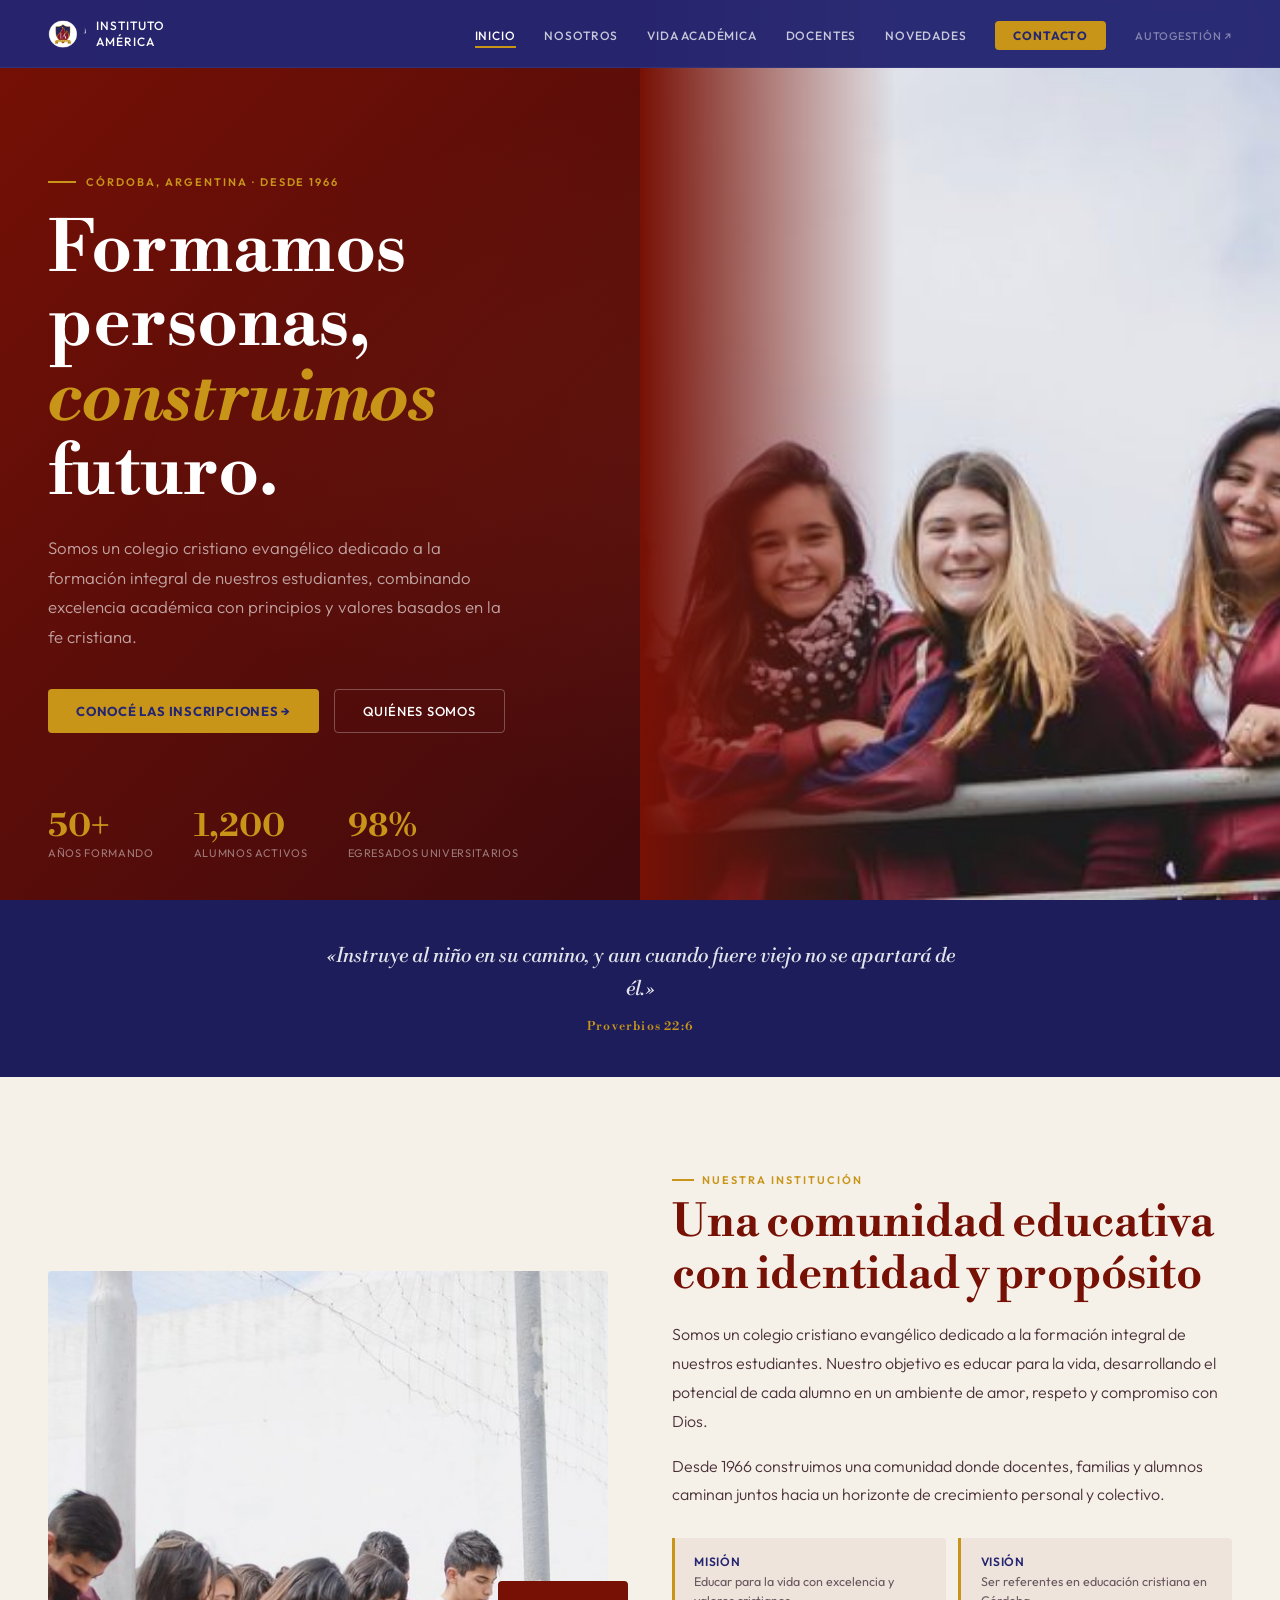
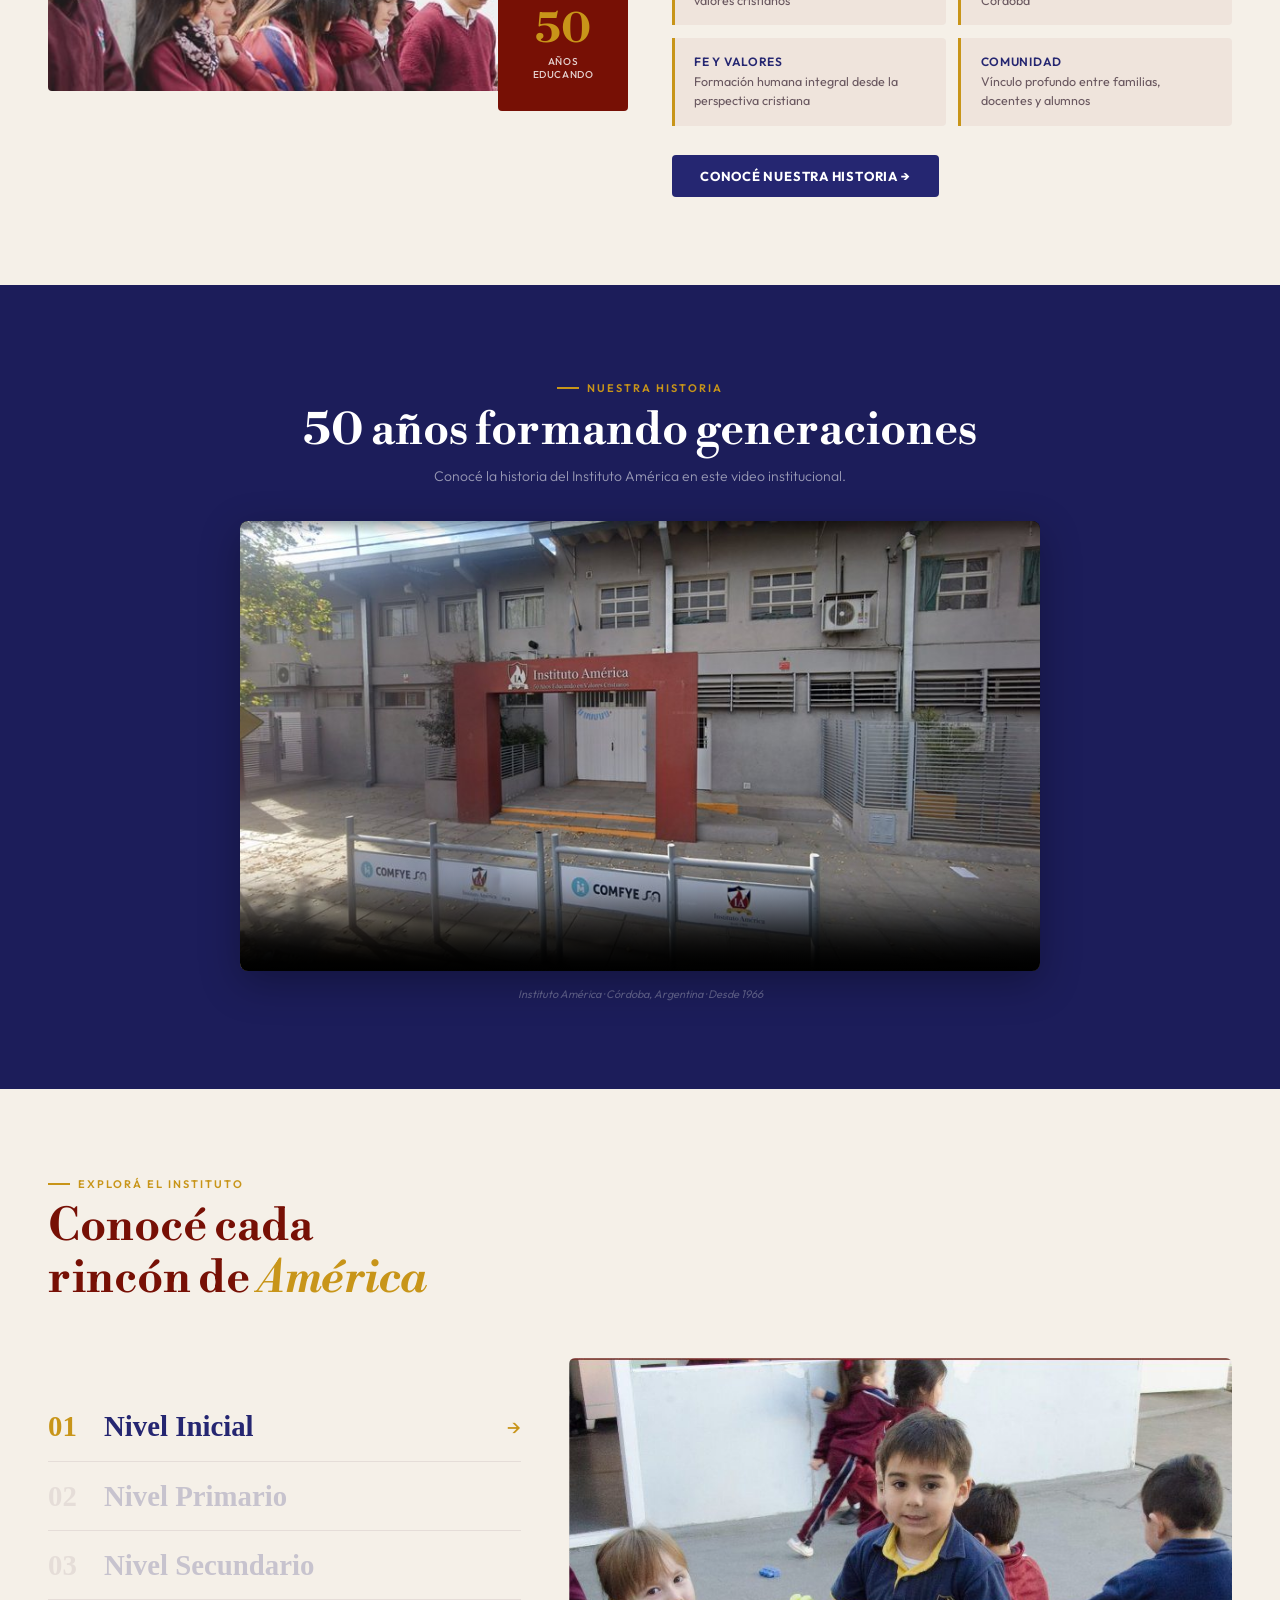
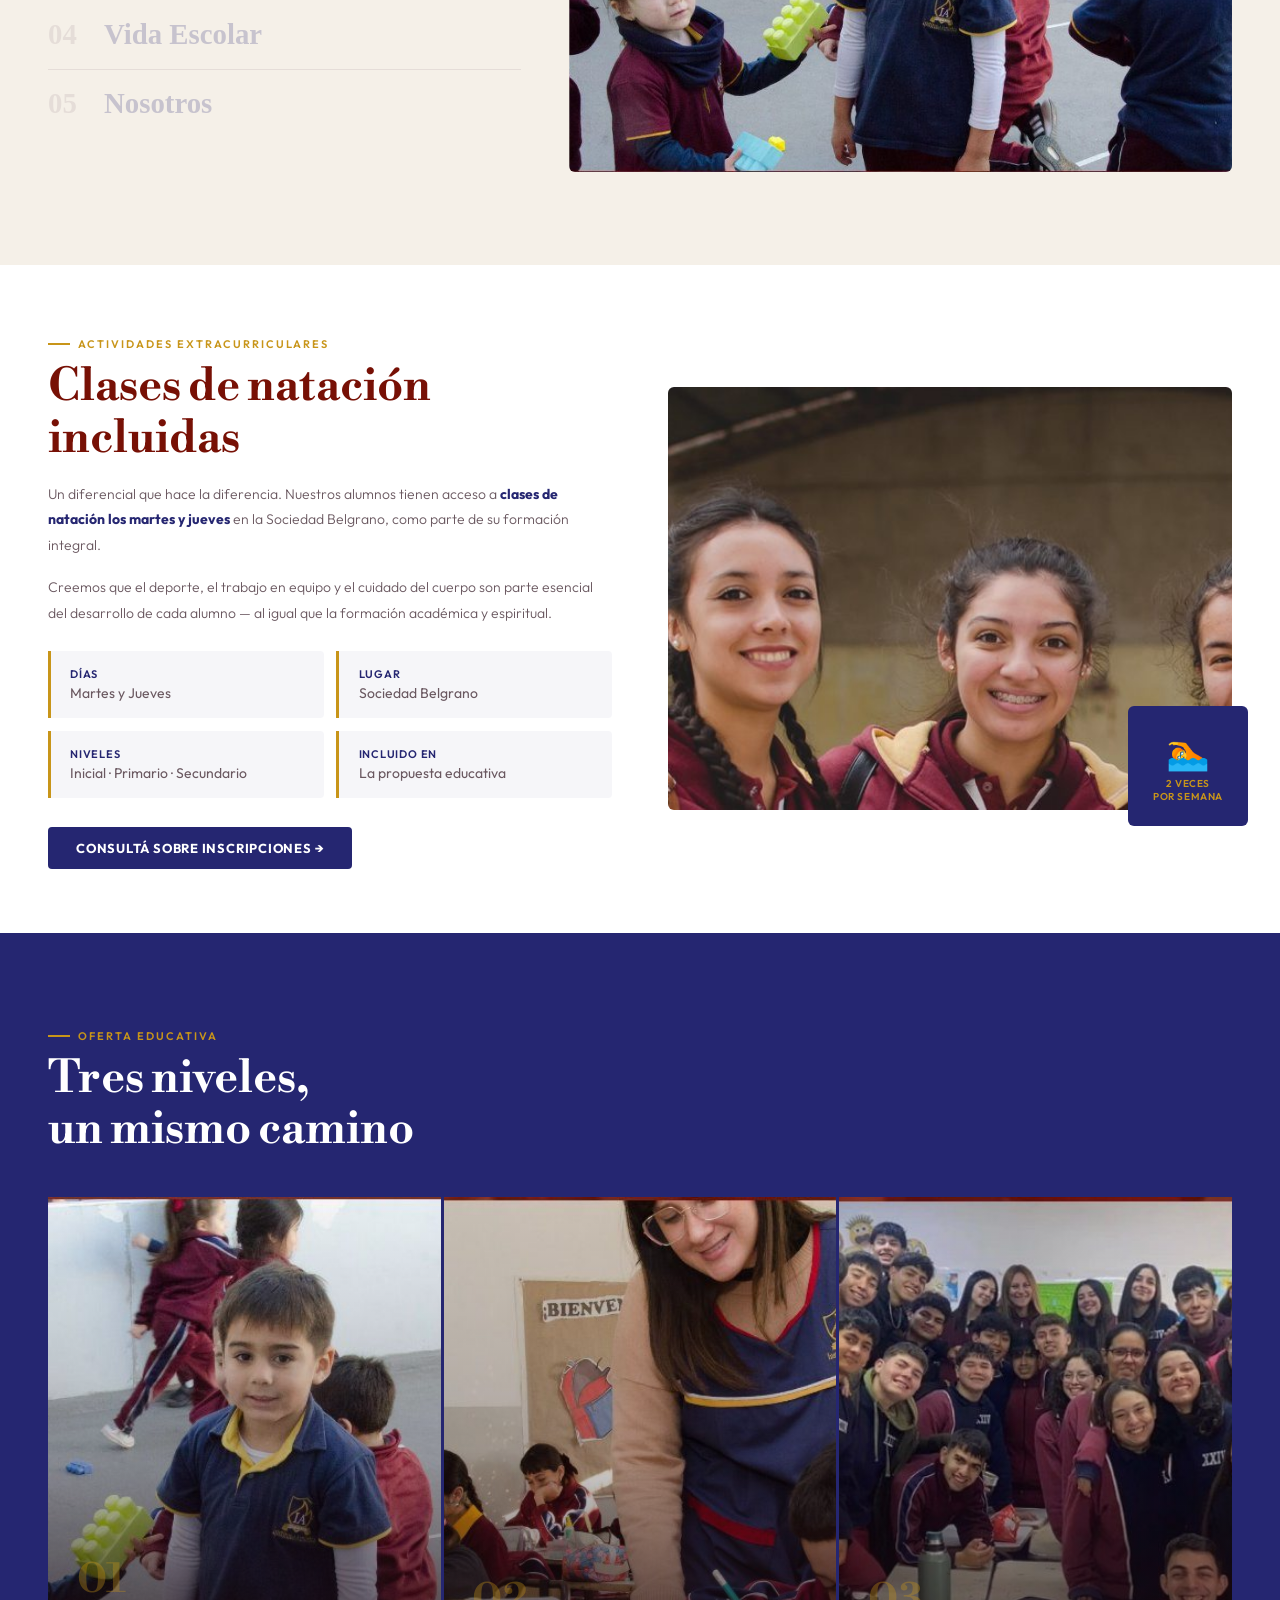
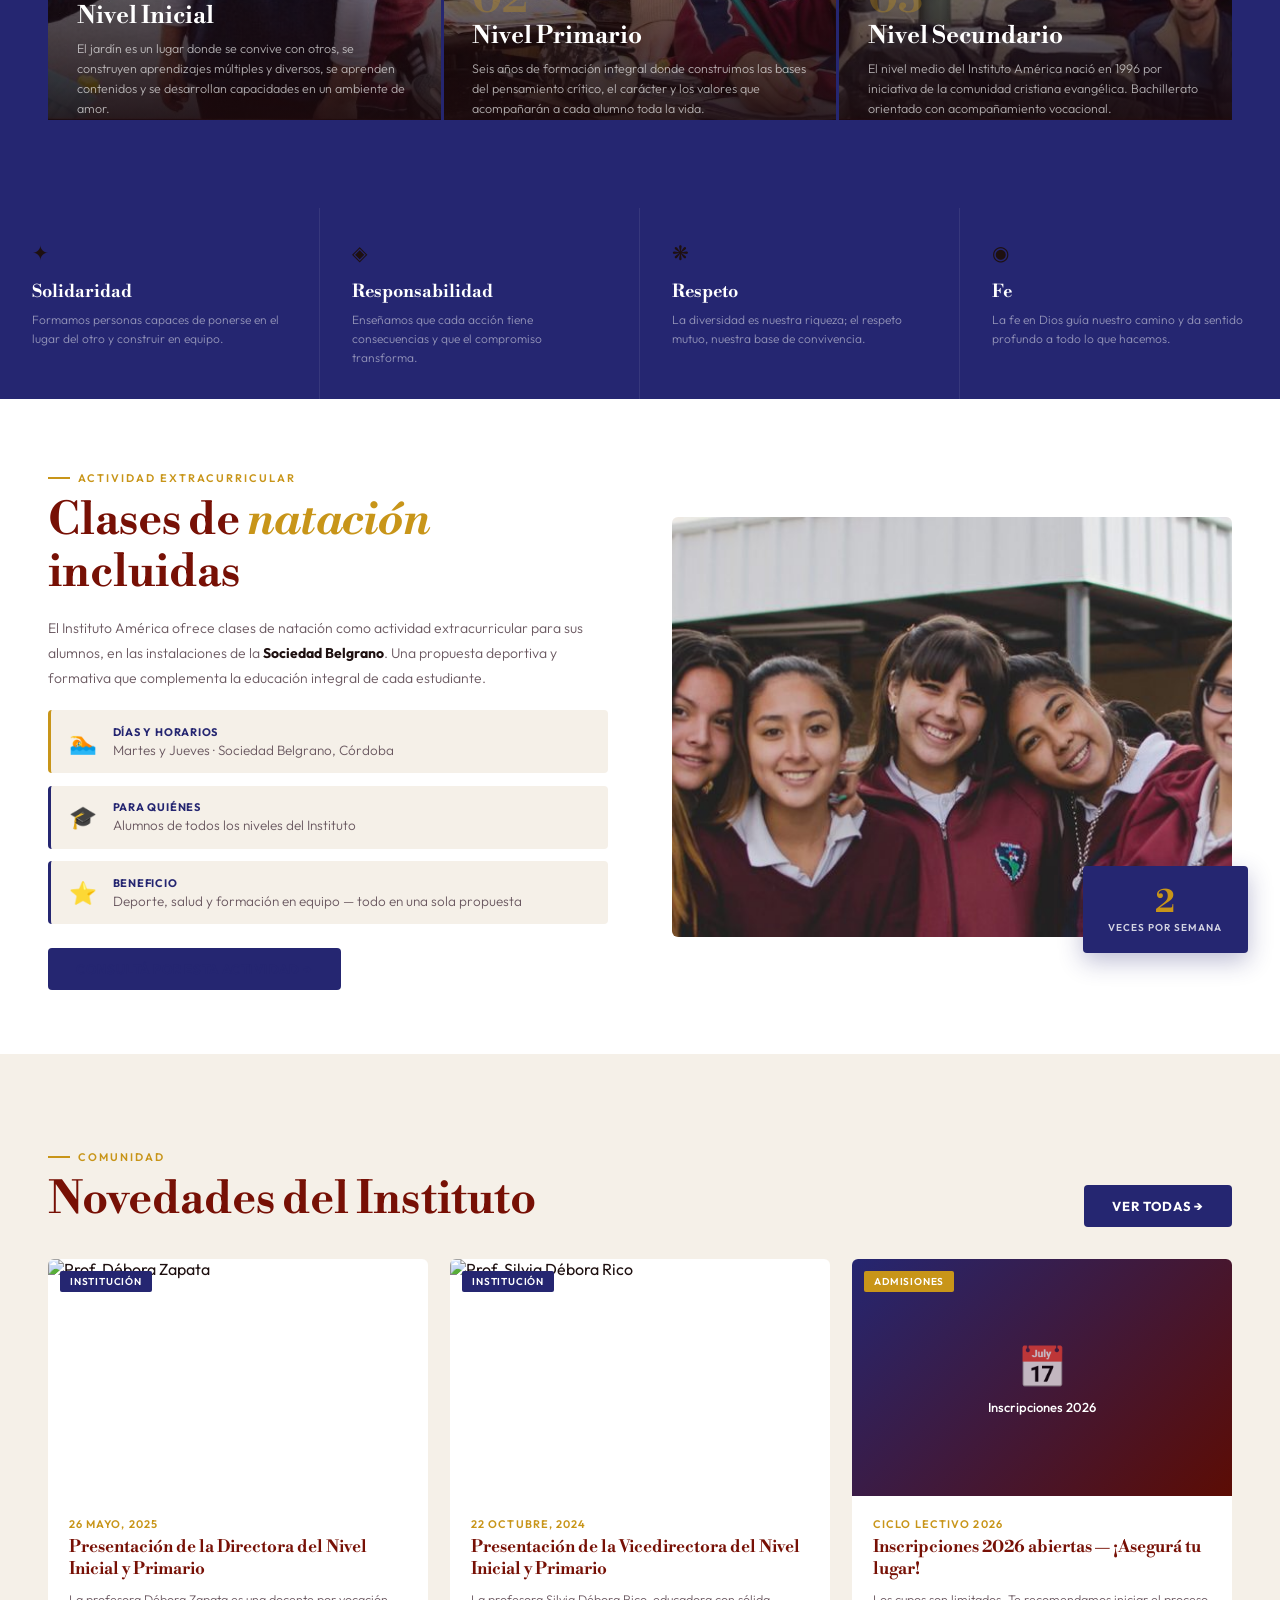
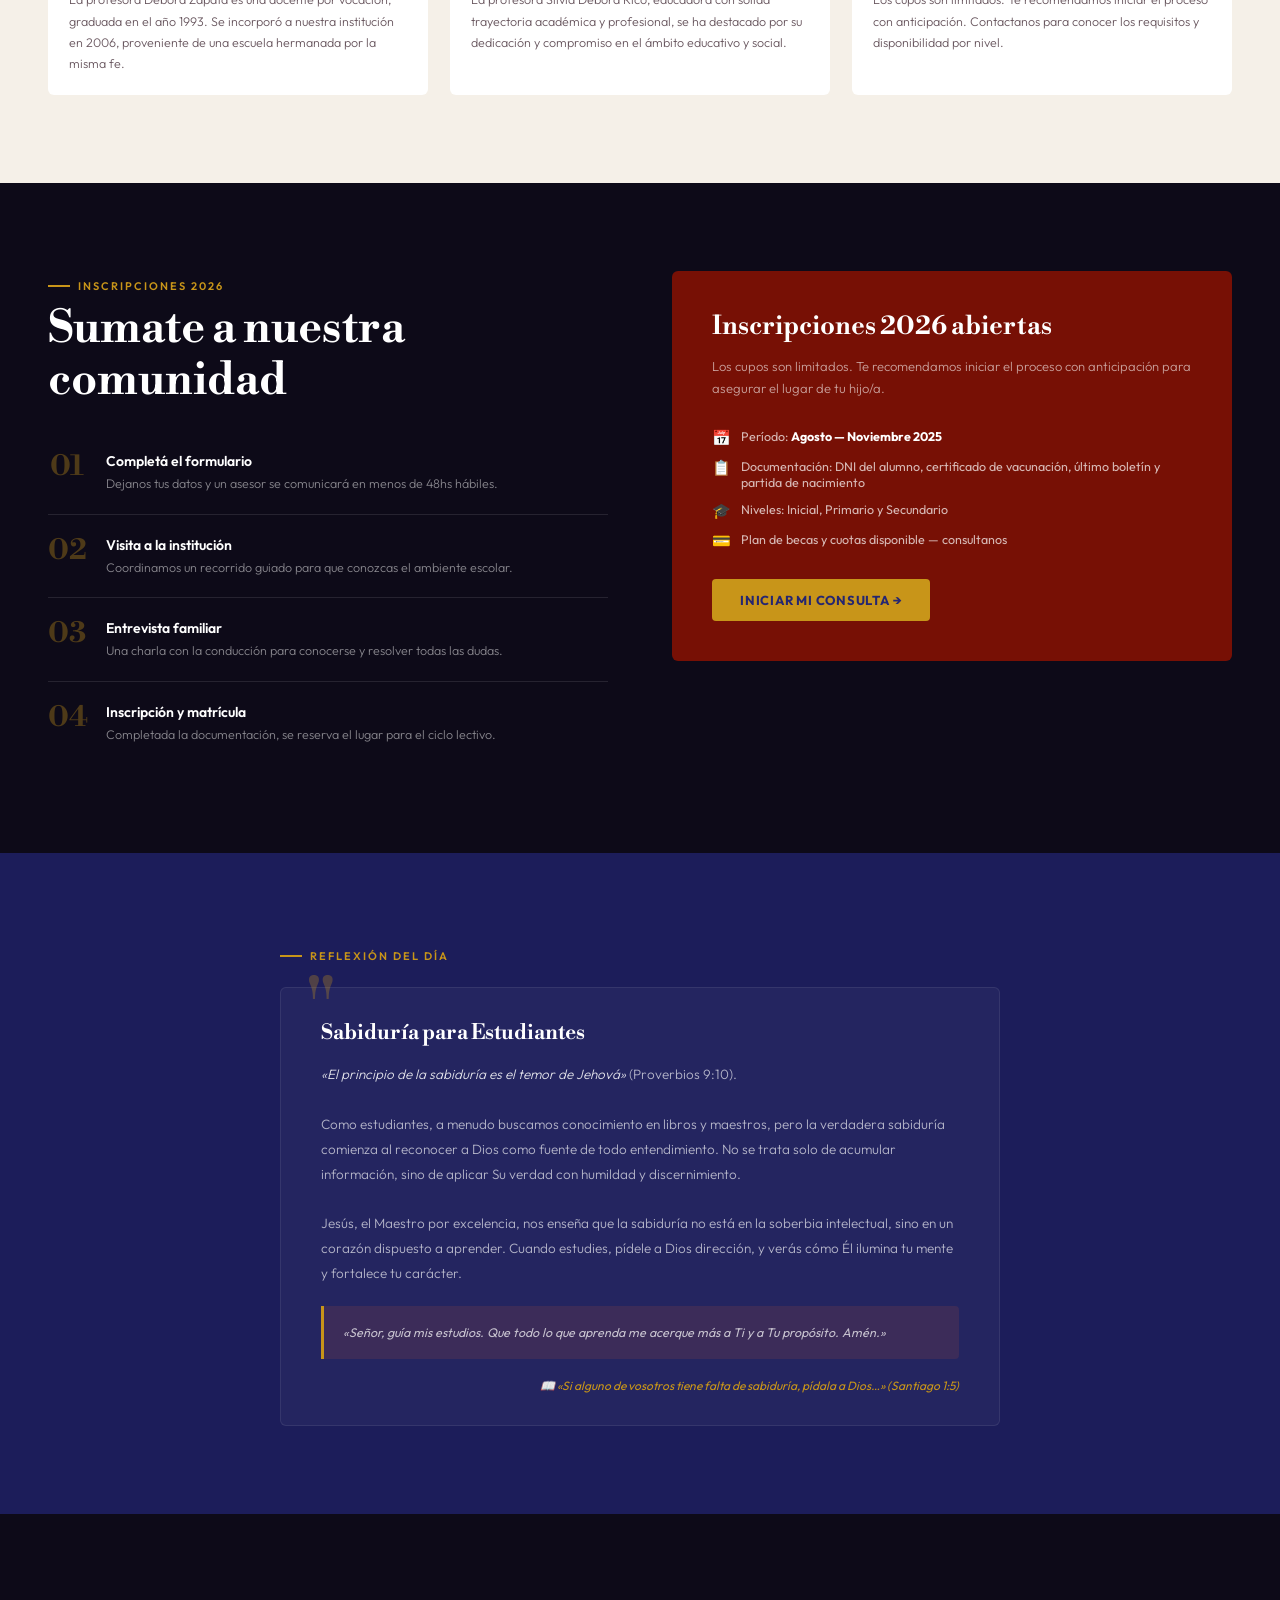
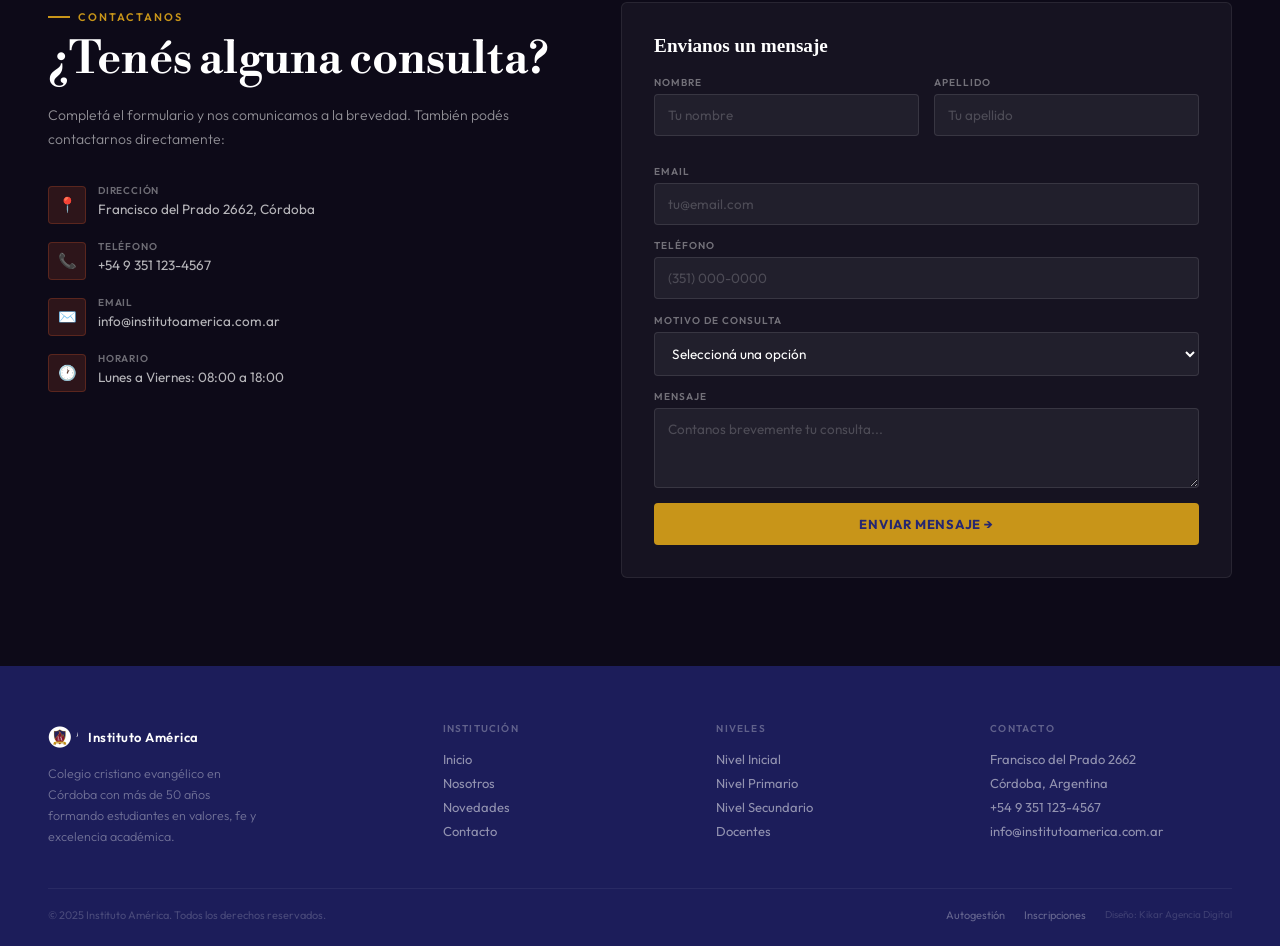
==== index.html @ 911710f0 "fix botones, sin switch" ====
<!DOCTYPE html>
<html lang="es">
<head>
<meta charset="UTF-8">
<meta name="viewport" content="width=device-width, initial-scale=1.0">
<title>Instituto América — Educación Cristiana en Córdoba</title>
<meta name="description" content="Instituto América es un colegio cristiano evangélico en Córdoba con más de 50 años formando estudiantes en valores, fe y excelencia académica. Niveles Inicial, Primario y Secundario.">
<meta name="keywords" content="Instituto América Córdoba, colegio cristiano Córdoba, escuela evangélica Córdoba, nivel inicial primario secundario Córdoba, Francisco del Prado">
<meta property="og:title" content="Instituto América — Educación Cristiana en Córdoba">
<meta property="og:description" content="Más de 50 años formando personas con valores, fe y excelencia académica en Córdoba, Argentina.">
<link rel="preconnect" href="https://fonts.googleapis.com">
<link href="https://fonts.googleapis.com/css2?family=Libre+Bodoni:ital,wght@0,400;0,700;1,400;1,700&family=Outfit:wght@300;400;500;600&display=swap" rel="stylesheet">
<link rel="stylesheet" href="css/styles.css">
</head>
<body>

<!-- NAV -->
<nav id="navbar">
  <a href="index.html" class="nav-logo">
    <img src="img/escudo.png" alt="Instituto América" class="nav-escudo" style="width:38px;height:38px;border-radius:50%;object-fit:cover;flex-shrink:0">
    <div class="nav-logo-text">Instituto<br>América</div>
  </a>
  <ul class="nav-links">
    <li><a href="index.html" class="active">Inicio</a></li>
    <li><a href="nosotros.html">Nosotros</a></li>
    <li><a href="vida-academica.html">Vida Académica</a></li>
    <li><a href="docentes.html">Docentes</a></li>
    <li><a href="novedades.html">Novedades</a></li>
    <li><a href="contacto.html" class="nav-cta">Contacto</a></li>
    <li><a href="https://deioweb.com.ar/SAG/" target="_blank" class="nav-autogestion">Autogestión ↗</a></li>
  </ul>
  <button class="hamburger" onclick="toggleMenu()" aria-label="Menú">
    <span></span><span></span><span></span>
  </button>
</nav>
<div class="mobile-menu" id="mobileMenu">
  <a href="index.html">Inicio</a>
  <a href="nosotros.html">Nosotros</a>
  <a href="vida-academica.html">Vida Académica</a>
  <a href="docentes.html">Docentes</a>
  <a href="novedades.html">Novedades</a>
  <a href="contacto.html">Contacto</a>
  <a href="https://deioweb.com.ar/SAG/" target="_blank">Autogestión ↗</a>
</div>

<!-- HERO -->
<section class="hero">
  <div class="hero-bg"></div>
  <div class="hero-img-half">
    <img src="img/foto-general-5.jpg" alt="Alumnos Instituto América">
  </div>
  <div class="hero-content">
    <div class="hero-eyebrow">Córdoba, Argentina · Desde 1966</div>
    <h1 class="hero-title">
      Formamos personas,<br>
      <em>construimos</em><br>
      futuro.
    </h1>
    <p class="hero-sub">Somos un colegio cristiano evangélico dedicado a la formación integral de nuestros estudiantes, combinando excelencia académica con principios y valores basados en la fe cristiana.</p>
    <div class="hero-actions">
      <a href="contacto.html" class="btn-primary">Conocé las inscripciones →</a>
      <a href="nosotros.html" class="btn-sec">Quiénes somos</a>
    </div>
  </div>
  <div class="hero-stats">
    <div><div class="stat-num">50+</div><div class="stat-label">Años formando</div></div>
    <div><div class="stat-num">1,200</div><div class="stat-label">Alumnos activos</div></div>
    <div><div class="stat-num">98%</div><div class="stat-label">Egresados universitarios</div></div>
  </div>
</section>

<!-- VERSÍCULO -->
<div class="versiculo">
  <blockquote>
    «Instruye al niño en su camino, y aun cuando fuere viejo no se apartará de él.»
    <cite>Proverbios 22:6</cite>
  </blockquote>
</div>

<!-- NOSOTROS preview -->
<section class="section">
  <div class="nosotros-grid">
    <div class="nosotros-img-wrap reveal">
      <img src="img/foto-general-1.jpg" alt="Patio Instituto América">
      <div class="accent-box">
        <div class="accent-num">50</div>
        <div class="accent-lbl">Años<br>educando</div>
      </div>
    </div>
    <div class="reveal reveal-delay-1">
      <div class="section-tag">Nuestra institución</div>
      <h2 class="section-title section-title-dark" style="margin-bottom:1.2rem">Una comunidad educativa con identidad y propósito</h2>
      <p style="font-size:1rem;line-height:1.8;color:#4A3038;font-weight:300;margin-bottom:1rem">Somos un colegio cristiano evangélico dedicado a la formación integral de nuestros estudiantes. Nuestro objetivo es educar para la vida, desarrollando el potencial de cada alumno en un ambiente de amor, respeto y compromiso con Dios.</p>
      <p style="font-size:1rem;line-height:1.8;color:#4A3038;font-weight:300">Desde 1966 construimos una comunidad donde docentes, familias y alumnos caminan juntos hacia un horizonte de crecimiento personal y colectivo.</p>
      <div class="pilares">
        <div class="pilar"><div class="pilar-t">Misión</div><div class="pilar-d">Educar para la vida con excelencia y valores cristianos</div></div>
        <div class="pilar"><div class="pilar-t">Visión</div><div class="pilar-d">Ser referentes en educación cristiana en Córdoba</div></div>
        <div class="pilar"><div class="pilar-t">Fe y Valores</div><div class="pilar-d">Formación humana integral desde la perspectiva cristiana</div></div>
        <div class="pilar"><div class="pilar-t">Comunidad</div><div class="pilar-d">Vínculo profundo entre familias, docentes y alumnos</div></div>
      </div>
      <div style="margin-top:1.8rem">
        <a href="nosotros.html" class="btn-primary btn-bordo">Conocé nuestra historia →</a>
      </div>
    </div>
  </div>
</section>

<!-- VIDEO INSTITUCIONAL -->
<section class="section section-mid" style="text-align:center">
  <div class="section-tag" style="color:var(--dorado);justify-content:center">Nuestra historia</div>
  <h2 class="section-title light" style="margin-bottom:.5rem">50 años formando generaciones</h2>
  <p style="color:rgba(255,255,255,.55);max-width:520px;margin:0 auto 2rem;font-size:14px;line-height:1.7;font-weight:300">Conocé la historia del Instituto América en este video institucional.</p>
  <div style="max-width:800px;margin:0 auto;border-radius:8px;overflow:hidden;box-shadow:0 12px 40px rgba(0,0,0,.3);aspect-ratio:16/9;position:relative;background:#000">
    <video controls playsinline preload="metadata" poster="img/patio.jpg" style="width:100%;height:100%;object-fit:cover">
      <source src="https://trompo.ar/america/wp-content/uploads/2025/07/America-50-anos-V.-COMPLETA_reducido-1.mp4" type="video/mp4">
      Tu navegador no soporta video HTML5.
    </video>
  </div>
  <p style="color:rgba(255,255,255,.3);font-size:11px;margin-top:1rem;font-style:italic">Instituto América · Córdoba, Argentina · Desde 1966</p>
</section>

<!-- SLIDESHOW EXPLORAR -->
<section class="section" style="padding:5rem 3rem;overflow:hidden" id="explorar">
  <div class="section-tag">Explorá el Instituto</div>
  <h2 class="section-title" style="margin-bottom:2.5rem">Conocé cada<br>rincón de <em style="font-style:italic;color:var(--dorado)">América</em></h2>
  
  <div class="reveal" style="display:grid;grid-template-columns:1fr 1.4fr;gap:3rem;align-items:center;min-height:440px" id="sliderWrap">
    <!-- NAV -->
    <div style="display:flex;flex-direction:column">
      <a href="vida-academica.html#inicial" class="slider-item active" data-slide="0"
         style="display:flex;align-items:center;gap:1rem;padding:1.1rem 0;border-bottom:1px solid var(--gris-l);text-decoration:none;color:inherit;transition:all .3s;cursor:pointer">
        <span class="slider-num" style="font-family:'Playfair Display',serif;font-size:1.8rem;font-weight:700;color:var(--dorado);min-width:40px;transition:color .3s">01</span>
        <span class="slider-text" style="font-family:'Playfair Display',serif;font-size:1.8rem;font-weight:700;color:var(--azul);flex:1;transition:color .3s">Nivel Inicial</span>
        <span class="slider-arrow" style="font-size:1.3rem;color:var(--dorado);opacity:1;transition:all .3s">→</span>
      </a>
      <a href="vida-academica.html#primario" class="slider-item" data-slide="1"
         style="display:flex;align-items:center;gap:1rem;padding:1.1rem 0;border-bottom:1px solid var(--gris-l);text-decoration:none;color:inherit;transition:all .3s;cursor:pointer">
        <span class="slider-num" style="font-family:'Playfair Display',serif;font-size:1.8rem;font-weight:700;color:var(--gris-l);min-width:40px;transition:color .3s">02</span>
        <span class="slider-text" style="font-family:'Playfair Display',serif;font-size:1.8rem;font-weight:700;color:rgba(37,38,113,.22);flex:1;transition:color .3s">Nivel Primario</span>
        <span class="slider-arrow" style="font-size:1.3rem;color:var(--dorado);opacity:0;transform:translateX(-8px);transition:all .3s">→</span>
      </a>
      <a href="vida-academica.html#secundario" class="slider-item" data-slide="2"
         style="display:flex;align-items:center;gap:1rem;padding:1.1rem 0;border-bottom:1px solid var(--gris-l);text-decoration:none;color:inherit;transition:all .3s;cursor:pointer">
        <span class="slider-num" style="font-family:'Playfair Display',serif;font-size:1.8rem;font-weight:700;color:var(--gris-l);min-width:40px;transition:color .3s">03</span>
        <span class="slider-text" style="font-family:'Playfair Display',serif;font-size:1.8rem;font-weight:700;color:rgba(37,38,113,.22);flex:1;transition:color .3s">Nivel Secundario</span>
        <span class="slider-arrow" style="font-size:1.3rem;color:var(--dorado);opacity:0;transform:translateX(-8px);transition:all .3s">→</span>
      </a>
      <a href="nosotros.html" class="slider-item" data-slide="3"
         style="display:flex;align-items:center;gap:1rem;padding:1.1rem 0;border-bottom:1px solid var(--gris-l);text-decoration:none;color:inherit;transition:all .3s;cursor:pointer">
        <span class="slider-num" style="font-family:'Playfair Display',serif;font-size:1.8rem;font-weight:700;color:var(--gris-l);min-width:40px;transition:color .3s">04</span>
        <span class="slider-text" style="font-family:'Playfair Display',serif;font-size:1.8rem;font-weight:700;color:rgba(37,38,113,.22);flex:1;transition:color .3s">Vida Escolar</span>
        <span class="slider-arrow" style="font-size:1.3rem;color:var(--dorado);opacity:0;transform:translateX(-8px);transition:all .3s">→</span>
      </a>
      <a href="nosotros.html" class="slider-item" data-slide="4"
         style="display:flex;align-items:center;gap:1rem;padding:1.1rem 0;text-decoration:none;color:inherit;transition:all .3s;cursor:pointer">
        <span class="slider-num" style="font-family:'Playfair Display',serif;font-size:1.8rem;font-weight:700;color:var(--gris-l);min-width:40px;transition:color .3s">05</span>
        <span class="slider-text" style="font-family:'Playfair Display',serif;font-size:1.8rem;font-weight:700;color:rgba(37,38,113,.22);flex:1;transition:color .3s">Nosotros</span>
        <span class="slider-arrow" style="font-size:1.3rem;color:var(--dorado);opacity:0;transform:translateX(-8px);transition:all .3s">→</span>
      </a>
    </div>
    <!-- IMAGES -->
    <div style="position:relative;aspect-ratio:16/10;border-radius:6px;overflow:hidden;background:var(--gris-l)">
      <img src="img/foto-inicial.jpg" alt="Nivel Inicial" class="slider-img active" data-index="0"
           style="position:absolute;inset:0;width:100%;height:100%;object-fit:cover;clip-path:polygon(0 0,100% 0,100% 100%,0 100%);transition:clip-path .65s cubic-bezier(.33,1,.68,1)">
      <img src="img/foto-primario.jpg" alt="Nivel Primario" class="slider-img" data-index="1"
           style="position:absolute;inset:0;width:100%;height:100%;object-fit:cover;clip-path:polygon(0 0,100% 0,100% 0,0 0);transition:clip-path .65s cubic-bezier(.33,1,.68,1)">
      <img src="img/foto-secundario.jpg" alt="Nivel Secundario" class="slider-img" data-index="2"
           style="position:absolute;inset:0;width:100%;height:100%;object-fit:cover;clip-path:polygon(0 0,100% 0,100% 0,0 0);transition:clip-path .65s cubic-bezier(.33,1,.68,1)">
      <img src="img/foto-general-2.jpg" alt="Vida Escolar" class="slider-img" data-index="3"
           style="position:absolute;inset:0;width:100%;height:100%;object-fit:cover;clip-path:polygon(0 0,100% 0,100% 0,0 0);transition:clip-path .65s cubic-bezier(.33,1,.68,1)">
      <img src="img/foto-general-1.jpg" alt="Nosotros" class="slider-img" data-index="4"
           style="position:absolute;inset:0;width:100%;height:100%;object-fit:cover;clip-path:polygon(0 0,100% 0,100% 0,0 0);transition:clip-path .65s cubic-bezier(.33,1,.68,1)">
    </div>
  </div>
</section>

<!-- NIVELES -->
<!-- NATACIÓN DIFERENCIAL -->
<section class="section" style="background:#fff;padding:4rem 3rem">
  <div style="display:grid;grid-template-columns:1fr 1fr;gap:3.5rem;align-items:center" class="natacion-grid">
    <div class="reveal">
      <div class="section-tag">Actividades extracurriculares</div>
      <h2 class="section-title" style="margin-bottom:1rem">Clases de natación<br>incluidas</h2>
      <p style="font-size:14px;line-height:1.85;color:var(--gris);font-weight:300;margin-bottom:1rem">Un diferencial que hace la diferencia. Nuestros alumnos tienen acceso a <strong style="color:var(--azul)">clases de natación los martes y jueves</strong> en la Sociedad Belgrano, como parte de su formación integral.</p>
      <p style="font-size:14px;line-height:1.85;color:var(--gris);font-weight:300;margin-bottom:1.5rem">Creemos que el deporte, el trabajo en equipo y el cuidado del cuerpo son parte esencial del desarrollo de cada alumno — al igual que la formación académica y espiritual.</p>
      <div style="display:grid;grid-template-columns:1fr 1fr;gap:.8rem;margin-bottom:1.8rem">
        <div style="padding:1rem 1.2rem;border-left:3px solid var(--dorado);background:rgba(37,38,113,.04);border-radius:0 4px 4px 0">
          <div style="font-size:11px;font-weight:600;color:var(--azul);text-transform:uppercase;letter-spacing:.07em;margin-bottom:3px">Días</div>
          <div style="font-size:14px;color:var(--gris)">Martes y Jueves</div>
        </div>
        <div style="padding:1rem 1.2rem;border-left:3px solid var(--dorado);background:rgba(37,38,113,.04);border-radius:0 4px 4px 0">
          <div style="font-size:11px;font-weight:600;color:var(--azul);text-transform:uppercase;letter-spacing:.07em;margin-bottom:3px">Lugar</div>
          <div style="font-size:14px;color:var(--gris)">Sociedad Belgrano</div>
        </div>
        <div style="padding:1rem 1.2rem;border-left:3px solid var(--dorado);background:rgba(37,38,113,.04);border-radius:0 4px 4px 0">
          <div style="font-size:11px;font-weight:600;color:var(--azul);text-transform:uppercase;letter-spacing:.07em;margin-bottom:3px">Niveles</div>
          <div style="font-size:14px;color:var(--gris)">Inicial · Primario · Secundario</div>
        </div>
        <div style="padding:1rem 1.2rem;border-left:3px solid var(--dorado);background:rgba(37,38,113,.04);border-radius:0 4px 4px 0">
          <div style="font-size:11px;font-weight:600;color:var(--azul);text-transform:uppercase;letter-spacing:.07em;margin-bottom:3px">Incluido en</div>
          <div style="font-size:14px;color:var(--gris)">La propuesta educativa</div>
        </div>
      </div>
      <a href="contacto.html" class="btn-primary btn-bordo">Consultá sobre inscripciones →</a>
    </div>
    <div class="reveal d1" style="position:relative">
      <img src="img/foto-general-4.jpg" alt="Natación Instituto América" style="width:100%;border-radius:6px;object-fit:cover;aspect-ratio:4/3">
      <div style="position:absolute;bottom:-16px;right:-16px;width:120px;height:120px;background:var(--azul);border-radius:6px;display:flex;flex-direction:column;align-items:center;justify-content:center;color:#fff;text-align:center;padding:.8rem">
        <div style="font-size:2.2rem">🏊</div>
        <div style="font-size:10px;font-weight:600;letter-spacing:.06em;text-transform:uppercase;margin-top:4px;color:var(--dorado);line-height:1.3">2 veces<br>por semana</div>
      </div>
    </div>
  </div>
</section>

<section class="section section-dark" id="niveles">
  <div class="section-tag" style="color:var(--dorado)">Oferta educativa</div>
  <h2 class="section-title section-title-light" style="margin-bottom:.4rem">Tres niveles,<br>un mismo camino</h2>
  <div class="niveles-grid">
    <a href="vida-academica.html#inicial" class="nivel-card reveal">
      <img src="img/foto-inicial.jpg" alt="Nivel Inicial">
      <div class="nivel-overlay">
        <span class="nivel-num">01</span>
        <span class="nivel-name">Nivel Inicial</span>
        <p class="nivel-desc">El jardín es un lugar donde se convive con otros, se construyen aprendizajes múltiples y diversos, se aprenden contenidos y se desarrollan capacidades en un ambiente de amor.</p>
        <span class="nivel-link">Más información →</span>
      </div>
    </a>
    <a href="vida-academica.html#primario" class="nivel-card reveal reveal-delay-1">
      <img src="img/foto-primario.jpg" alt="Nivel Primario">
      <div class="nivel-overlay">
        <span class="nivel-num">02</span>
        <span class="nivel-name">Nivel Primario</span>
        <p class="nivel-desc">Seis años de formación integral donde construimos las bases del pensamiento crítico, el carácter y los valores que acompañarán a cada alumno toda la vida.</p>
        <span class="nivel-link">Más información →</span>
      </div>
    </a>
    <a href="vida-academica.html#secundario" class="nivel-card reveal reveal-delay-2">
      <img src="img/foto-secundario.jpg" alt="Nivel Secundario">
      <div class="nivel-overlay">
        <span class="nivel-num">03</span>
        <span class="nivel-name">Nivel Secundario</span>
        <p class="nivel-desc">El nivel medio del Instituto América nació en 1996 por iniciativa de la comunidad cristiana evangélica. Bachillerato orientado con acompañamiento vocacional.</p>
        <span class="nivel-link">Más información →</span>
      </div>
    </a>
  </div>
</section>

<!-- VALUES STRIP -->
<div class="values-strip">
  <div class="value-item reveal"><div class="value-icon">✦</div><div class="value-name">Solidaridad</div><div class="value-desc">Formamos personas capaces de ponerse en el lugar del otro y construir en equipo.</div></div>
  <div class="value-item reveal reveal-delay-1"><div class="value-icon">◈</div><div class="value-name">Responsabilidad</div><div class="value-desc">Enseñamos que cada acción tiene consecuencias y que el compromiso transforma.</div></div>
  <div class="value-item reveal reveal-delay-2"><div class="value-icon">❋</div><div class="value-name">Respeto</div><div class="value-desc">La diversidad es nuestra riqueza; el respeto mutuo, nuestra base de convivencia.</div></div>
  <div class="value-item reveal reveal-delay-3"><div class="value-icon">◉</div><div class="value-name">Fe</div><div class="value-desc">La fe en Dios guía nuestro camino y da sentido profundo a todo lo que hacemos.</div></div>
</div>

<!-- DIFERENCIAL NATACIÓN -->
<section class="section" style="background:#fff;padding:4rem 3rem">
  <div style="display:grid;grid-template-columns:1fr 1fr;gap:4rem;align-items:center" class="natacion-grid">
    <div class="reveal">
      <div class="section-tag">Actividad extracurricular</div>
      <h2 class="section-title" style="margin-bottom:1rem">Clases de <em style="font-style:italic;color:var(--dorado)">natación</em><br>incluidas</h2>
      <p style="font-size:14px;line-height:1.8;color:var(--gris);font-weight:300;margin-bottom:1.2rem">El Instituto América ofrece clases de natación como actividad extracurricular para sus alumnos, en las instalaciones de la <strong style="color:var(--texto)">Sociedad Belgrano</strong>. Una propuesta deportiva y formativa que complementa la educación integral de cada estudiante.</p>
      <div style="display:flex;flex-direction:column;gap:.8rem;margin-bottom:1.5rem">
        <div style="display:flex;align-items:center;gap:1rem;padding:.9rem 1.1rem;background:var(--crema);border-radius:4px;border-left:3px solid var(--dorado)">
          <span style="font-size:1.4rem">🏊</span>
          <div>
            <div style="font-size:11px;font-weight:700;color:var(--azul);text-transform:uppercase;letter-spacing:.07em;margin-bottom:2px">Días y horarios</div>
            <div style="font-size:13.5px;color:var(--gris);font-weight:300">Martes y Jueves · Sociedad Belgrano, Córdoba</div>
          </div>
        </div>
        <div style="display:flex;align-items:center;gap:1rem;padding:.9rem 1.1rem;background:var(--crema);border-radius:4px;border-left:3px solid var(--azul)">
          <span style="font-size:1.4rem">🎓</span>
          <div>
            <div style="font-size:11px;font-weight:700;color:var(--azul);text-transform:uppercase;letter-spacing:.07em;margin-bottom:2px">Para quiénes</div>
            <div style="font-size:13.5px;color:var(--gris);font-weight:300">Alumnos de todos los niveles del Instituto</div>
          </div>
        </div>
        <div style="display:flex;align-items:center;gap:1rem;padding:.9rem 1.1rem;background:var(--crema);border-radius:4px;border-left:3px solid var(--azul)">
          <span style="font-size:1.4rem">⭐</span>
          <div>
            <div style="font-size:11px;font-weight:700;color:var(--azul);text-transform:uppercase;letter-spacing:.07em;margin-bottom:2px">Beneficio</div>
            <div style="font-size:13.5px;color:var(--gris);font-weight:300">Deporte, salud y formación en equipo — todo en una sola propuesta</div>
          </div>
        </div>
      </div>
      <a href="contacto.html" class="btn-primary" style="background:var(--azul)">Consultá por esta actividad →</a>
    </div>
    <div class="reveal d1" style="position:relative">
      <img src="img/foto-general-3.jpg" alt="Natación Instituto América" style="width:100%;border-radius:6px;object-fit:cover;aspect-ratio:4/3">
      <div style="position:absolute;bottom:-16px;right:-16px;background:var(--azul);color:#fff;padding:1.2rem 1.6rem;border-radius:4px;text-align:center;box-shadow:0 8px 24px rgba(37,38,113,.3)">
        <div style="font-family:'Libre Bodoni','Georgia',serif;font-size:2rem;font-weight:700;color:var(--dorado);line-height:1">2</div>
        <div style="font-size:10px;font-weight:600;letter-spacing:.1em;text-transform:uppercase;opacity:.8;margin-top:3px">veces por semana</div>
      </div>
    </div>
  </div>
</section>

<!-- NOVEDADES preview -->
<section class="section">
  <div style="display:flex;justify-content:space-between;align-items:flex-end;margin-bottom:2rem;flex-wrap:wrap;gap:1rem">
    <div>
      <div class="section-tag">Comunidad</div>
      <h2 class="section-title section-title-dark">Novedades del Instituto</h2>
    </div>
    <a href="novedades.html" class="btn-primary btn-bordo" style="flex-shrink:0">Ver todas →</a>
  </div>
  <div class="novedades-grid">
    <a href="novedades.html" class="novedad-card reveal">
      <div class="novedad-img">
        <img src="https://trompo.ar/america/wp-content/uploads/2024/10/205-scaled.jpg" alt="Prof. Débora Zapata">
        <span class="novedad-tag">Institución</span>
      </div>
      <div class="novedad-body">
        <div class="novedad-fecha">26 mayo, 2025</div>
        <div class="novedad-title">Presentación de la Directora del Nivel Inicial y Primario</div>
        <p class="novedad-excerpt">La profesora Débora Zapata es una docente por vocación, graduada en el año 1993. Se incorporó a nuestra institución en 2006, proveniente de una escuela hermanada por la misma fe.</p>
      </div>
    </a>
    <a href="novedades.html" class="novedad-card reveal reveal-delay-1">
      <div class="novedad-img">
        <img src="https://trompo.ar/america/wp-content/uploads/2024/10/206-scaled.jpg" alt="Prof. Silvia Débora Rico">
        <span class="novedad-tag">Institución</span>
      </div>
      <div class="novedad-body">
        <div class="novedad-fecha">22 octubre, 2024</div>
        <div class="novedad-title">Presentación de la Vicedirectora del Nivel Inicial y Primario</div>
        <p class="novedad-excerpt">La profesora Silvia Débora Rico, educadora con sólida trayectoria académica y profesional, se ha destacado por su dedicación y compromiso en el ámbito educativo y social.</p>
      </div>
    </a>
    <a href="contacto.html" class="novedad-card reveal reveal-delay-2">
      <div class="novedad-img" style="background:linear-gradient(135deg,var(--azul),var(--bordo2));display:flex;align-items:center;justify-content:center">
        <div style="text-align:center;color:rgba(255,255,255,.7);padding:1.5rem">
          <div style="font-size:2.5rem;margin-bottom:.5rem">📅</div>
          <div style="font-size:13px;font-weight:500;color:#fff">Inscripciones 2026</div>
        </div>
        <span class="novedad-tag naranja">Admisiones</span>
      </div>
      <div class="novedad-body">
        <div class="novedad-fecha">Ciclo lectivo 2026</div>
        <div class="novedad-title">Inscripciones 2026 abiertas — ¡Asegurá tu lugar!</div>
        <p class="novedad-excerpt">Los cupos son limitados. Te recomendamos iniciar el proceso con anticipación. Contactanos para conocer los requisitos y disponibilidad por nivel.</p>
      </div>
    </a>
  </div>
</section>

<!-- ADMISIONES preview -->
<section class="section section-darker" id="admisiones">
  <div class="admisiones-grid">
    <div class="reveal">
      <div class="section-tag">Inscripciones 2026</div>
      <h2 class="section-title section-title-light" style="margin-bottom:1.5rem">Sumate a nuestra comunidad</h2>
      <div>
        <div class="step" style="border-color:rgba(255,255,255,.1)"><div class="step-num">01</div><div><h4 style="color:#fff">Completá el formulario</h4><p style="color:rgba(255,255,255,.5)">Dejanos tus datos y un asesor se comunicará en menos de 48hs hábiles.</p></div></div>
        <div class="step" style="border-color:rgba(255,255,255,.1)"><div class="step-num">02</div><div><h4 style="color:#fff">Visita a la institución</h4><p style="color:rgba(255,255,255,.5)">Coordinamos un recorrido guiado para que conozcas el ambiente escolar.</p></div></div>
        <div class="step" style="border-color:rgba(255,255,255,.1)"><div class="step-num">03</div><div><h4 style="color:#fff">Entrevista familiar</h4><p style="color:rgba(255,255,255,.5)">Una charla con la conducción para conocerse y resolver todas las dudas.</p></div></div>
        <div class="step" style="border-color:rgba(255,255,255,.08)"><div class="step-num">04</div><div><h4 style="color:#fff">Inscripción y matrícula</h4><p style="color:rgba(255,255,255,.5)">Completada la documentación, se reserva el lugar para el ciclo lectivo.</p></div></div>
      </div>
    </div>
    <div class="admisiones-box reveal reveal-delay-1">
      <h3>Inscripciones 2026 abiertas</h3>
      <p>Los cupos son limitados. Te recomendamos iniciar el proceso con anticipación para asegurar el lugar de tu hijo/a.</p>
      <div class="detail-row"><span>📅</span><span>Período: <strong style="color:#fff">Agosto — Noviembre 2025</strong></span></div>
      <div class="detail-row"><span>📋</span><span>Documentación: DNI del alumno, certificado de vacunación, último boletín y partida de nacimiento</span></div>
      <div class="detail-row"><span>🎓</span><span>Niveles: Inicial, Primario y Secundario</span></div>
      <div class="detail-row"><span>💳</span><span>Plan de becas y cuotas disponible — consultanos</span></div>
      <div style="margin-top:1.8rem">
        <a href="contacto.html" class="btn-primary">Iniciar mi consulta →</a>
      </div>
    </div>
  </div>
</section>

<!-- REFLEXIÓN -->
<section class="section section-mid">
  <div class="reflexion-wrap">
    <div class="section-tag" style="color:var(--dorado);justify-content:center;margin-bottom:1.5rem">Reflexión del día</div>
    <div class="reflexion-content reveal">
      <div class="reflexion-titulo">Sabiduría para Estudiantes</div>
      <div class="reflexion-texto">
        <em>«El principio de la sabiduría es el temor de Jehová»</em> (Proverbios 9:10).<br><br>
        Como estudiantes, a menudo buscamos conocimiento en libros y maestros, pero la verdadera sabiduría comienza al reconocer a Dios como fuente de todo entendimiento. No se trata solo de acumular información, sino de aplicar Su verdad con humildad y discernimiento.
        <br><br>
        Jesús, el Maestro por excelencia, nos enseña que la sabiduría no está en la soberbia intelectual, sino en un corazón dispuesto a aprender. Cuando estudies, pídele a Dios dirección, y verás cómo Él ilumina tu mente y fortalece tu carácter.
      </div>
      <div class="reflexion-oracion">
        <p>«Señor, guía mis estudios. Que todo lo que aprenda me acerque más a Ti y a Tu propósito. Amén.»</p>
      </div>
      <div class="reflexion-versiculo">📖 «Si alguno de vosotros tiene falta de sabiduría, pídala a Dios…» (Santiago 1:5)</div>
    </div>
  </div>
</section>

<!-- CONTACTO RÁPIDO -->
<section class="section section-darker">
  <div style="display:grid;grid-template-columns:1fr 1.2fr;gap:4rem;align-items:start" class="contacto-home-grid">
    <div class="reveal">
      <div class="section-tag" style="color:var(--dorado)">Contactanos</div>
      <h2 class="section-title light" style="margin-bottom:1rem">¿Tenés alguna consulta?</h2>
      <p style="color:rgba(255,255,255,.55);font-size:14px;line-height:1.75;font-weight:300;margin-bottom:2rem">Completá el formulario y nos comunicamos a la brevedad. También podés contactarnos directamente:</p>
      <div class="contact-item"><div class="contact-icon">📍</div><div class="contact-text"><strong>Dirección</strong><span>Francisco del Prado 2662, Córdoba</span></div></div>
      <div class="contact-item"><div class="contact-icon">📞</div><div class="contact-text"><strong>Teléfono</strong><span>+54 9 351 123-4567</span></div></div>
      <div class="contact-item"><div class="contact-icon">✉️</div><div class="contact-text"><strong>Email</strong><span>info@institutoamerica.com.ar</span></div></div>
      <div class="contact-item"><div class="contact-icon">🕐</div><div class="contact-text"><strong>Horario</strong><span>Lunes a Viernes: 08:00 a 18:00</span></div></div>
    </div>
    <div class="contacto-form reveal d1" id="homeFormContainer">
      <div id="homeFormContent">
        <h3 style="font-family:'Playfair Display',serif;font-size:1.2rem;color:#fff;margin-bottom:1.2rem">Envianos un mensaje</h3>
        <div class="form-row" style="margin-bottom:.9rem">
          <div class="form-group"><label>Nombre</label><input type="text" id="hNombre" placeholder="Tu nombre" required></div>
          <div class="form-group"><label>Apellido</label><input type="text" id="hApellido" placeholder="Tu apellido" required></div>
        </div>
        <div class="form-group"><label>Email</label><input type="email" id="hEmail" placeholder="tu@email.com" required></div>
        <div class="form-group"><label>Teléfono</label><input type="tel" id="hTelefono" placeholder="(351) 000-0000"></div>
        <div class="form-group">
          <label>Motivo de consulta</label>
          <select id="hMotivo">
            <option value="" disabled selected>Seleccioná una opción</option>
            <option>Inscripción Nivel Inicial</option>
            <option>Inscripción Nivel Primario</option>
            <option>Inscripción Nivel Secundario</option>
            <option>Información académica</option>
            <option>Aranceles y becas</option>
            <option>Otro</option>
          </select>
        </div>
        <div class="form-group"><label>Mensaje</label><textarea id="hMensaje" placeholder="Contanos brevemente tu consulta..." style="min-height:80px"></textarea></div>
        <button class="btn-primary" id="hBtnEnviar" style="width:100%;justify-content:center">Enviar mensaje →</button>
        <p id="hFormError" style="display:none;margin-top:.8rem;font-size:12px;color:#ff6b6b;text-align:center"></p>
      </div>
      <div id="homeFormSuccess" style="display:none;text-align:center;padding:2.5rem 1.5rem">
        <div style="width:64px;height:64px;border-radius:50%;background:rgba(224,90,43,.15);display:flex;align-items:center;justify-content:center;margin:0 auto 1.2rem;animation:scaleIn .5s cubic-bezier(.34,1.56,.64,1)">
          <svg width="28" height="28" viewBox="0 0 24 24" fill="none" stroke="var(--dorado)" stroke-width="2.5" stroke-linecap="round" stroke-linejoin="round"><polyline points="20 6 9 17 4 12"></polyline></svg>
        </div>
        <h3 style="font-family:'Playfair Display',serif;font-size:1.3rem;color:#fff;margin-bottom:.5rem">¡Solicitud enviada!</h3>
        <p style="color:rgba(255,255,255,.55);font-size:13px;line-height:1.7;margin-bottom:1.2rem;font-weight:300">Nos comunicamos a la brevedad.</p>
        <p id="hResumen" style="font-size:12px;color:rgba(255,255,255,.5)"></p>
        <button class="btn-primary" style="background:rgba(255,255,255,.08);border:1px solid rgba(255,255,255,.15);margin-top:1rem;width:100%;justify-content:center" onclick="resetHomeForm()">Enviar otra consulta</button>
      </div>
    </div>
  </div>
</section>

<!-- FOOTER -->
<footer>
  <div class="footer-grid">
    <div class="footer-brand">
      <div class="logo-row"><img src="img/escudo.png" alt="IA" style="width:30px;height:30px;border-radius:50%;object-fit:cover"><span class="logo-name">Instituto América</span></div>
      <p>Colegio cristiano evangélico en Córdoba con más de 50 años formando estudiantes en valores, fe y excelencia académica.</p>
    </div>
    <div class="footer-col"><h4>Institución</h4><a href="index.html">Inicio</a><a href="nosotros.html">Nosotros</a><a href="novedades.html">Novedades</a><a href="contacto.html">Contacto</a></div>
    <div class="footer-col"><h4>Niveles</h4><a href="vida-academica.html#inicial">Nivel Inicial</a><a href="vida-academica.html#primario">Nivel Primario</a><a href="vida-academica.html#secundario">Nivel Secundario</a><a href="docentes.html">Docentes</a></div>
    <div class="footer-col"><h4>Contacto</h4><span>Francisco del Prado 2662</span><span>Córdoba, Argentina</span><span>+54 9 351 123-4567</span><span>info@institutoamerica.com.ar</span></div>
  </div>
  <div class="footer-bottom">
    <p>© 2025 Instituto América. Todos los derechos reservados.</p>
    <div class="footer-right"><a href="https://deioweb.com.ar/SAG/" target="_blank">Autogestión</a><a href="contacto.html">Inscripciones</a><span class="footer-credit">Diseño: Kikar Agencia Digital</span></div>
  </div>
</footer>

<script>
window.addEventListener('scroll',()=>document.getElementById('navbar').classList.toggle('scrolled',scrollY>50));
function toggleMenu(){document.getElementById('mobileMenu').classList.toggle('open')}
var obs=new IntersectionObserver(function(e){e.forEach(function(x){if(x.isIntersecting){x.target.classList.add('visible');obs.unobserve(x.target)}})},{threshold:.1,rootMargin:'0px 0px -40px 0px'});
document.querySelectorAll('.reveal').forEach(function(el){obs.observe(el)});

// Slideshow hover
var sliderItems = document.querySelectorAll('.slider-item');
var sliderImgs = document.querySelectorAll('.slider-img');
var activeColor = 'var(--dorado)';
var activeTxt = 'var(--azul)';
var inactiveNum = 'var(--gris-l)';
var inactiveTxt = 'rgba(37,38,113,.22)';

function activateSlide(idx) {
  sliderItems.forEach(function(item, i) {
    var num = item.querySelector('.slider-num');
    var txt = item.querySelector('.slider-text');
    var arrow = item.querySelector('.slider-arrow');
    if (i == idx) {
      num.style.color = activeColor;
      txt.style.color = activeTxt;
      arrow.style.opacity = '1';
      arrow.style.transform = 'translateX(0)';
    } else {
      num.style.color = inactiveNum;
      txt.style.color = inactiveTxt;
      arrow.style.opacity = '0';
      arrow.style.transform = 'translateX(-8px)';
    }
  });
  sliderImgs.forEach(function(img, i) {
    if (i == idx) {
      img.style.clipPath = 'polygon(0 0, 100% 0, 100% 100%, 0 100%)';
    } else {
      img.style.clipPath = 'polygon(0 0, 100% 0, 100% 0, 0 0)';
    }
  });
}

sliderItems.forEach(function(item) {
  item.addEventListener('mouseenter', function(e) {
    e.preventDefault();
    activateSlide(parseInt(this.getAttribute('data-slide')));
  });
});

// Auto-cycle on mobile
var sliderAutoIdx = 0;
var sliderAutoTimer;
function startSliderAuto() {
  sliderAutoTimer = setInterval(function() {
    sliderAutoIdx = (sliderAutoIdx + 1) % sliderItems.length;
    activateSlide(sliderAutoIdx);
  }, 3000);
}
if (window.innerWidth < 1024 && sliderItems.length) startSliderAuto();
// Responsive slider: stack on mobile
if (window.innerWidth < 768) {
  var sw = document.getElementById('sliderWrap');
  if (sw) { sw.style.gridTemplateColumns = '1fr'; sw.style.minHeight = 'auto'; }
  sliderItems.forEach(function(item) {
    var txt = item.querySelector('.slider-text');
    var num = item.querySelector('.slider-num');
    if (txt) txt.style.fontSize = '1.2rem';
    if (num) num.style.fontSize = '1.2rem';
  });
}


// ─── HOME CONTACT FORM ─────────────────────────────────
var HOME_SHEET_URL = 'https://script.google.com/macros/s/AKfycbySO0Jp_jww7HxwGN9JeB_aE2eAjJT3Hl_qMX8Gjb5RmFNcAboZOWudZqeCNNCb_2twHw/exec';

document.getElementById('hBtnEnviar').addEventListener('click', function() {
  var nombre = document.getElementById('hNombre').value.trim();
  var apellido = document.getElementById('hApellido').value.trim();
  var email = document.getElementById('hEmail').value.trim();
  var telefono = document.getElementById('hTelefono').value.trim();
  var motivo = document.getElementById('hMotivo').value;
  var mensaje = document.getElementById('hMensaje').value.trim();
  var errorEl = document.getElementById('hFormError');
  var btn = document.getElementById('hBtnEnviar');

  errorEl.style.display = 'none';
  if (!nombre || !apellido || !email) {
    errorEl.textContent = 'Completá nombre, apellido y email.';
    errorEl.style.display = 'block';
    return;
  }
  if (!email.includes('@') || !email.includes('.')) {
    errorEl.textContent = 'Ingresá un email válido.';
    errorEl.style.display = 'block';
    return;
  }

  btn.textContent = 'Enviando...';
  btn.disabled = true;
  btn.style.opacity = '.6';

  var payload = { nombre: nombre, apellido: apellido, email: email, telefono: telefono, motivo: motivo, mensaje: mensaje };

  fetch(HOME_SHEET_URL, {
    method: 'POST', mode: 'no-cors',
    headers: { 'Content-Type': 'application/json' },
    body: JSON.stringify(payload)
  }).then(function() { showHomeSuccess(payload); }).catch(function() { showHomeSuccess(payload); });
});

function showHomeSuccess(data) {
  document.getElementById('homeFormContent').style.display = 'none';
  document.getElementById('homeFormSuccess').style.display = 'block';
  document.getElementById('hResumen').innerHTML = data.nombre + ' ' + data.apellido + ' · ' + data.email;
}

function resetHomeForm() {
  document.getElementById('homeFormContent').style.display = 'block';
  document.getElementById('homeFormSuccess').style.display = 'none';
  ['hNombre','hApellido','hEmail','hTelefono','hMensaje'].forEach(function(id) { document.getElementById(id).value = ''; });
  document.getElementById('hMotivo').selectedIndex = 0;
  var btn = document.getElementById('hBtnEnviar');
  btn.textContent = 'Enviar mensaje →'; btn.disabled = false; btn.style.opacity = '1';
}

// Responsive: stack home contact grid
if (window.innerWidth < 768) {
  var cg = document.querySelector('.contacto-home-grid');
  if (cg) { cg.style.gridTemplateColumns = '1fr'; cg.style.gap = '2rem'; }
}
</script>
</body>
</html>
---- css/styles.css ----
/* ═══════════════════════════════════════════════════════════
   INSTITUTO AMÉRICA · Kikar Agencia Digital
═══════════════════════════════════════════════════════════ */

*, *::before, *::after { margin: 0; padding: 0; box-sizing: border-box; }
:root {
  /* Paleta oficial Instituto América */
  --bordo:    #771005;   /* PANTONE P 50-16 C */
  --bordo2:   #5C0C04;
  --bordo3:   #8B1A0A;
  --azul:     #252671;   /* PANTONE P 100-8 C */
  --azul2:    #1C1D5A;
  --dorado:   #C89519;   /* PANTONE 10122C Dorado */
  --dorado2:  #B08010;
  /* Naranja queda como acento cálido secundario */
  --naranja:  #C89519;   /* dorado como acento principal */
  --naranja2: #D9A82A;
  --crema:    #F5F0E8;
  --blanco:   #FFFFFF;
  --oscuro:   #0D0A18;
  --texto:    #1E1010;
  --gris:     #6A5860;
  --gris-l:   #E5DDD8;
}
html { scroll-behavior: smooth; overflow-x: hidden; }
*, *::before, *::after { max-width: 100vw; }

/* ─── THEME SWITCH BUTTON (dev only) ─── */
.theme-switch {
  position: fixed; bottom: 20px; right: 20px; z-index: 9999;
  display: flex; flex-direction: column; gap: 6px; align-items: flex-end;
}
.theme-switch button {
  padding: 10px 16px; border: none; border-radius: 6px;
  font-family: 'Outfit', sans-serif; font-size: 12px; font-weight: 600;
  cursor: pointer; box-shadow: 0 4px 16px rgba(0,0,0,.25);
  letter-spacing: .04em; text-transform: uppercase; transition: all .2s;
}
.theme-switch .btn-original {
  background: #771005; color: #C89519;
}
.theme-switch .btn-institucional {
  background: #27245D; color: #C99616;
}
.theme-switch button:hover {
  transform: translateY(-2px); box-shadow: 0 6px 20px rgba(0,0,0,.35);
}
.theme-switch button.active {
  outline: 3px solid #fff; outline-offset: 2px;
}
.theme-switch-label {
  font-size: 9px; color: rgba(0,0,0,.35); letter-spacing: .1em;
  text-transform: uppercase; text-align: right;
}

body {
  font-family: 'Outfit', sans-serif;
  background: var(--crema);
  color: var(--texto);
  overflow-x: hidden;
}
img { display: block; max-width: 100%; }
a { text-decoration: none; color: inherit; }
button { cursor: pointer; font-family: inherit; border: none; background: none; }

/* ─── NAV ─────────────────────────────────────────────── */
nav {
  position: fixed; top: 0; left: 0; right: 0; z-index: 200;
  height: 68px; padding: 0 3rem;
  display: flex; align-items: center; justify-content: space-between;
  background: rgba(37,38,113,.97); backdrop-filter: blur(12px);
  border-bottom: 1px solid rgba(255,255,255,.06);
  transition: all .3s ease;
}
nav.scrolled { height: 56px; box-shadow: 0 4px 24px rgba(0,0,0,.3); }
.nav-logo { display: flex; align-items: center; gap: 10px; color: var(--blanco); }
.nav-logo-mark {
  width: 36px; height: 36px; background: var(--naranja); border-radius: 4px;
  display: flex; align-items: center; justify-content: center;
  font-family: 'Libre Bodoni', 'Georgia', serif; font-weight: 900; font-size: 15px; color: #fff; flex-shrink: 0;
}
.nav-logo-text { font-size: 12px; font-weight: 500; letter-spacing: .08em; text-transform: uppercase; line-height: 1.3; }
.nav-links { display: flex; gap: 1.8rem; list-style: none; align-items: center; }
.nav-links a {
  color: rgba(255,255,255,.75); font-size: 12px; font-weight: 500;
  letter-spacing: .07em; text-transform: uppercase; transition: color .2s;
  padding-bottom: 3px; border-bottom: 2px solid transparent; cursor: pointer;
}
.nav-links a:hover, .nav-links a.active { color: #fff; border-bottom-color: var(--naranja); }
.nav-cta {
  padding: 7px 18px !important; background: var(--dorado) !important;
  color: var(--azul) !important; font-weight: 700 !important; border-radius: 4px !important; border-bottom: none !important;
  transition: background .2s !important;
}
.nav-cta:hover { background: var(--dorado2) !important; }
.nav-autogestion { opacity: .55; font-size: 11px !important; border-bottom: none !important; }

.hamburger {
  display: none; flex-direction: column; gap: 5px;
  padding: 4px; cursor: pointer;
}
.hamburger span { width: 22px; height: 2px; background: #fff; border-radius: 2px; display: block; transition: all .3s; }

.mobile-menu {
  display: none; position: fixed; top: 68px; left: 0; right: 0;
  background: var(--azul); z-index: 199; padding: 1.5rem;
  flex-direction: column; gap: .6rem; border-bottom: 2px solid var(--naranja);
  max-height: calc(100vh - 68px); overflow-y: auto;
}
.mobile-menu a {
  color: rgba(255,255,255,.8); font-size: 14px; font-weight: 500;
  letter-spacing: .06em; text-transform: uppercase; padding: .6rem 0;
  border-bottom: 1px solid rgba(255,255,255,.1);
}
.mobile-menu.open { display: flex; }

/* ─── BUTTONS ─────────────────────────────────────────── */
.btn-primary {
  padding: 13px 28px; background: var(--dorado); color: var(--azul);
  font-size: 13px; font-weight: 700; letter-spacing: .06em; text-transform: uppercase;
  border-radius: 4px; transition: all .2s;
  display: inline-flex; align-items: center; gap: 6px;
}
.btn-primary:hover { background: var(--dorado2); transform: translateY(-2px); box-shadow: 0 8px 20px rgba(200,149,25,.35); }
.btn-bordo { background: var(--azul) !important; color: #fff !important; }
.btn-bordo:hover { background: var(--azul2) !important; box-shadow: 0 8px 20px rgba(37,38,113,.3) !important; }
.btn-sec, .btn-ghost {
  padding: 13px 28px; border: 1px solid rgba(255,255,255,.28); color: #fff;
  font-size: 13px; font-weight: 500; letter-spacing: .06em; text-transform: uppercase;
  border-radius: 4px; transition: all .2s; display: inline-flex; align-items: center; gap: 6px;
}
.btn-sec:hover, .btn-ghost:hover { border-color: rgba(255,255,255,.7); background: rgba(255,255,255,.06); }

/* ─── HERO ────────────────────────────────────────────── */
.hero {
  min-height: 100vh; position: relative; display: flex; align-items: center;
  background: var(--bordo); overflow: hidden;
}
.hero-bg {
  position: absolute; inset: 0;
  background: radial-gradient(ellipse at 70% 50%, rgba(224,90,43,.12) 0%, transparent 60%),
              linear-gradient(135deg, var(--bordo) 0%, #2A0810 100%);
}
.hero-img-half {
  position: absolute; right: 0; top: 0; bottom: 0; width: 50%; overflow: hidden;
}
.hero-img-half img { width: 100%; height: 100%; object-fit: cover; object-position: center; }
.hero-img-half::before {
  content: ''; position: absolute; inset: 0;
  background: linear-gradient(to right, var(--bordo) 0%, transparent 40%); z-index: 1;
}
.hero-content {
  position: relative; z-index: 2; padding: 0 3rem;
  max-width: 600px; animation: fadeUp .8s ease both;
}
.hero-eyebrow {
  display: inline-flex; align-items: center; gap: 10px;
  color: var(--naranja); font-size: 11px; font-weight: 600;
  letter-spacing: .18em; text-transform: uppercase; margin-bottom: 1.5rem;
}
.hero-eyebrow::before { content: ''; width: 28px; height: 2px; background: var(--naranja); }
.hero-title {
  font-family: 'Libre Bodoni', 'Georgia', serif;
  font-size: clamp(2.4rem, 5.5vw, 5rem); line-height: 1.06;
  color: #fff; font-weight: 900; margin-bottom: 1.4rem;
}
.hero-title em { font-style: italic; color: var(--naranja); }
.hero-sub {
  font-size: 1.05rem; line-height: 1.75; color: rgba(255,255,255,.62);
  font-weight: 300; max-width: 460px; margin-bottom: 2.4rem;
}
.hero-actions { display: flex; gap: .9rem; flex-wrap: wrap; }
.hero-stats {
  position: absolute; bottom: 2.5rem; left: 3rem;
  display: flex; gap: 2.5rem; z-index: 2;
  animation: fadeUp 1s ease .3s both;
}
.stat-num { font-family: 'Libre Bodoni', 'Georgia', serif; font-size: 2rem; font-weight: 700; color: var(--naranja); line-height: 1; }
.stat-label { font-size: 11px; color: rgba(255,255,255,.45); letter-spacing: .06em; text-transform: uppercase; margin-top: 4px; }

/* ─── PAGE HEADER ─────────────────────────────────────── */
.page-header {
  background: var(--azul); padding: 5.5rem 3rem 3rem;
  position: relative; overflow: hidden; margin-top: 68px;
}
.page-header::after {
  content: ''; position: absolute; right: -80px; top: -80px;
  width: 340px; height: 340px; border-radius: 50%; background: rgba(224,90,43,.07);
}
.page-header-tag {
  display: inline-flex; align-items: center; gap: 8px;
  color: var(--dorado); font-size: 11px; font-weight: 600;
  letter-spacing: .18em; text-transform: uppercase; margin-bottom: .7rem;
}
.page-header-tag::before { content: ''; width: 22px; height: 2px; background: var(--dorado); }
.page-header h1 {
  font-family: 'Libre Bodoni', 'Georgia', serif; font-size: clamp(2rem, 4vw, 3rem);
  font-weight: 700; color: #fff; line-height: 1.15; max-width: 600px;
}
.page-header p { font-size: 1rem; color: rgba(255,255,255,.58); margin-top: .7rem; max-width: 540px; font-weight: 300; line-height: 1.7; }

/* ─── SECTION ─────────────────────────────────────────── */
.section    { padding: 5.5rem 3rem; }
.section-sm { padding: 3.5rem 3rem; }
.section-dark    { background: var(--azul); color: #fff; }
.section-darker  { background: var(--oscuro); color: #fff; }
.section-mid     { background: var(--azul2); color: #fff; }
.section-tag {
  display: inline-flex; align-items: center; gap: 8px;
  color: var(--dorado); font-size: 11px; font-weight: 600;
  letter-spacing: .18em; text-transform: uppercase; margin-bottom: .7rem;
}
.section-tag::before { content: ''; width: 22px; height: 2px; background: var(--dorado); }
.section-title {
  font-family: 'Libre Bodoni', 'Georgia', serif; font-size: clamp(1.9rem, 3.5vw, 2.8rem);
  font-weight: 700; line-height: 1.15; color: var(--bordo);
}
.section-title.light, .section-title-light { color: #fff; }
.section-title.dark, .section-title-dark { color: var(--bordo); }

/* ─── REVEAL ──────────────────────────────────────────── */
.reveal { opacity: 0; transform: translateY(28px); transition: opacity .65s ease, transform .65s ease; }
.reveal.visible { opacity: 1; transform: translateY(0); }
.reveal-delay-1, .d1 { transition-delay: .1s; }
.reveal-delay-2, .d2 { transition-delay: .2s; }
.reveal-delay-3, .d3 { transition-delay: .3s; }

/* ─── VERSÍCULO ───────────────────────────────────────── */
.versiculo { background: var(--azul2); padding: 2.5rem 3rem; text-align: center; }
.versiculo blockquote {
  font-family: 'Libre Bodoni', 'Georgia', serif; font-size: 1.25rem;
  font-style: italic; color: rgba(255,255,255,.88);
  max-width: 660px; margin: 0 auto; line-height: 1.65;
}
.versiculo cite { display: block; margin-top: .7rem; font-size: 12px; color: var(--naranja); font-style: normal; font-weight: 600; letter-spacing: .1em; }

/* ─── NOSOTROS ────────────────────────────────────────── */
.nosotros-grid { display: grid; grid-template-columns: 1fr 1fr; gap: 4rem; align-items: center; }
.nosotros-img-wrap { position: relative; }
.nosotros-img-wrap img { width: 100%; aspect-ratio: 4/3; object-fit: cover; border-radius: 4px; }
.accent-box {
  position: absolute; bottom: -20px; right: -20px;
  width: 130px; height: 130px; background: var(--bordo); border-radius: 4px;
  display: flex; flex-direction: column; align-items: center; justify-content: center;
  color: #fff; text-align: center; padding: .8rem;
}
.accent-num { font-family: 'Libre Bodoni', 'Georgia', serif; font-size: 2.6rem; font-weight: 700; color: var(--naranja); line-height: 1; }
.accent-lbl { font-size: 10px; font-weight: 500; letter-spacing: .06em; text-transform: uppercase; opacity: .8; margin-top: 3px; line-height: 1.3; }
.pilares { display: grid; grid-template-columns: 1fr 1fr; gap: .8rem; margin-top: 1.8rem; }
.pilar { padding: 1rem 1.2rem; border-left: 3px solid var(--naranja); background: rgba(119,16,5,.05); border-radius: 0 4px 4px 0; }
.pilar-t { font-size: 12px; font-weight: 600; color: var(--azul); letter-spacing: .06em; text-transform: uppercase; margin-bottom: 3px; }
.pilar-d { font-size: 12.5px; color: var(--gris); line-height: 1.5; }

/* ─── NIVELES ─────────────────────────────────────────── */
.niveles-grid { display: grid; grid-template-columns: repeat(3,1fr); gap: 3px; margin-top: 2.5rem; }
.nivel-card { position: relative; overflow: hidden; aspect-ratio: 3/4; cursor: pointer; display: block; }
.nivel-card img { width: 100%; height: 100%; object-fit: cover; transition: transform .5s ease; }
.nivel-card:hover img { transform: scale(1.05); }
.nivel-card::before {
  content: ''; position: absolute; inset: 0;
  background: linear-gradient(to top, rgba(26,10,13,.9) 0%, rgba(26,10,13,.2) 50%, transparent 100%);
  z-index: 1;
}
.nivel-overlay { position: absolute; bottom: 0; left: 0; right: 0; z-index: 2; padding: 1.8rem; transform: translateY(52px); transition: transform .4s ease; }
.nivel-card:hover .nivel-overlay { transform: translateY(0); }
.nivel-num { font-family: 'Libre Bodoni', 'Georgia', serif; font-size: 2.6rem; font-weight: 700; color: var(--naranja); opacity: .35; line-height: 1; display: block; }
.nivel-name { font-family: 'Libre Bodoni', 'Georgia', serif; font-size: 1.5rem; font-weight: 700; color: #fff; display: block; margin-bottom: .4rem; }
.nivel-desc { font-size: 12.5px; color: rgba(255,255,255,.65); line-height: 1.6; font-weight: 300; }
.nivel-link { display: inline-flex; align-items: center; gap: 5px; color: var(--naranja); font-size: 12px; font-weight: 600; margin-top: 10px; letter-spacing: .06em; text-transform: uppercase; }

/* ─── VALUES STRIP ────────────────────────────────────── */
.values-strip { background: var(--azul); display: grid; grid-template-columns: repeat(4,1fr); }
.value-item { padding: 2rem; border-right: 1px solid rgba(255,255,255,.08); transition: background .3s; }
.value-item:last-child { border-right: none; }
.value-item:hover { background: rgba(255,255,255,.04); }
.value-icon { font-size: 20px; margin-bottom: 1rem; }
.value-name { font-family: 'Libre Bodoni', 'Georgia', serif; font-size: 1.1rem; font-weight: 700; color: #fff; margin-bottom: .4rem; }
.value-desc { font-size: 12px; color: rgba(255,255,255,.5); line-height: 1.6; font-weight: 300; }

/* ─── NOVEDADES ───────────────────────────────────────── */
.novedades-grid { display: grid; grid-template-columns: repeat(3,1fr); gap: 1.4rem; margin-top: 2rem; }
.novedad-card { background: #fff; border-radius: 6px; overflow: hidden; transition: transform .3s, box-shadow .3s; cursor: pointer; }
.novedad-card:hover { transform: translateY(-5px); box-shadow: 0 18px 40px rgba(119,16,5,.1); }
.novedad-img { aspect-ratio: 16/10; overflow: hidden; position: relative; }
.novedad-img img {
  width: 100%; height: 100%;
  object-fit: cover; object-position: center top;
  transition: transform .4s;
}
.novedad-card:hover .novedad-img img { transform: scale(1.04); }
.novedad-tag { position: absolute; top: 12px; left: 12px; padding: 4px 10px; background: var(--azul); color: #fff; font-size: 10px; font-weight: 600; letter-spacing: .08em; text-transform: uppercase; border-radius: 2px; z-index: 2; }
.novedad-tag.naranja { background: var(--naranja); }
.novedad-body { padding: 1.3rem; }
.novedad-fecha { font-size: 11px; font-weight: 600; color: var(--naranja); text-transform: uppercase; letter-spacing: .1em; margin-bottom: 5px; }
.novedad-title { font-family: 'Libre Bodoni', 'Georgia', serif; font-size: 1.05rem; font-weight: 700; color: var(--bordo); line-height: 1.3; margin-bottom: .6rem; }
.novedad-excerpt { font-size: 12.5px; color: var(--gris); line-height: 1.7; font-weight: 300; }

/* ─── ADMISIONES ──────────────────────────────────────── */
.admisiones-grid { display: grid; grid-template-columns: 1fr 1fr; gap: 4rem; align-items: start; }
.step { display: flex; gap: 1.4rem; padding: 1.3rem 0; border-bottom: 1px solid rgba(119,16,5,.1); }
.step:last-child { border-bottom: none; }
.step-num { font-family: 'Libre Bodoni', 'Georgia', serif; font-size: 1.8rem; font-weight: 700; color: var(--naranja); opacity: .35; flex-shrink: 0; width: 36px; text-align: right; line-height: 1; }
.step h4 { font-size: 14px; font-weight: 600; color: var(--bordo); margin-bottom: 3px; }
.step p { font-size: 12.5px; color: var(--gris); line-height: 1.6; font-weight: 300; }
.admisiones-box { background: var(--bordo); border-radius: 6px; padding: 2.5rem; color: #fff; }
.admisiones-box h3 { font-family: 'Libre Bodoni', 'Georgia', serif; font-size: 1.6rem; font-weight: 700; margin-bottom: .8rem; line-height: 1.2; }
.admisiones-box p { font-size: 13px; color: rgba(255,255,255,.6); line-height: 1.7; font-weight: 300; margin-bottom: 1.8rem; }
.detail-row { display: flex; gap: 10px; font-size: 12.5px; color: rgba(255,255,255,.7); margin-bottom: .7rem; align-items: flex-start; }
.detail-row span:first-child { color: var(--naranja); flex-shrink: 0; font-size: 15px; }

/* ─── REFLEXIÓN ───────────────────────────────────────── */
.reflexion-wrap { max-width: 720px; margin: 0 auto; }
.reflexion-content { background: rgba(255,255,255,.04); border: 1px solid rgba(255,255,255,.08); border-radius: 6px; padding: 2rem 2.5rem; position: relative; }
.reflexion-content::before { content: '"'; position: absolute; top: -1rem; left: 1.5rem; font-family: 'Libre Bodoni', 'Georgia', serif; font-size: 5rem; color: var(--naranja); opacity: .3; line-height: 1; }
.reflexion-titulo { font-family: 'Libre Bodoni', 'Georgia', serif; font-size: 1.3rem; font-weight: 700; color: #fff; margin-bottom: 1rem; }
.reflexion-texto { font-size: 13.5px; color: rgba(255,255,255,.65); line-height: 1.85; font-weight: 300; }
.reflexion-texto em { color: rgba(255,255,255,.85); font-style: italic; }
.reflexion-oracion { margin-top: 1.2rem; padding: 1rem 1.2rem; background: rgba(224,90,43,.12); border-left: 3px solid var(--naranja); border-radius: 0 4px 4px 0; }
.reflexion-oracion p { font-size: 12.5px; color: rgba(255,255,255,.7); line-height: 1.7; font-style: italic; }
.reflexion-versiculo { margin-top: 1.2rem; font-size: 12px; color: var(--naranja); font-style: italic; text-align: right; }

/* ─── CONTACTO ────────────────────────────────────────── */
.contacto-grid, .contacto-layout { display: grid; grid-template-columns: 1fr 1.4fr; gap: 4rem; align-items: start; }
.contact-item { display: flex; gap: 12px; align-items: flex-start; margin-bottom: 1rem; }
.contact-icon { width: 38px; height: 38px; background: rgba(224,90,43,.15); border: 1px solid rgba(224,90,43,.25); border-radius: 4px; display: flex; align-items: center; justify-content: center; font-size: 15px; flex-shrink: 0; margin-top: 2px; }
.contact-text strong { display: block; font-size: 10px; font-weight: 600; color: rgba(255,255,255,.4); text-transform: uppercase; letter-spacing: .08em; margin-bottom: 3px; }
.contact-text span, .contact-text a { font-size: 13.5px; color: rgba(255,255,255,.7); display: block; }
.contact-text a:hover { color: var(--naranja); }
.contacto-form { background: rgba(255,255,255,.04); border: 1px solid rgba(255,255,255,.08); border-radius: 6px; padding: 2rem; }
.form-row { display: grid; grid-template-columns: 1fr 1fr; gap: .9rem; }
.form-group { display: flex; flex-direction: column; gap: 5px; margin-bottom: .9rem; }
.form-group label { font-size: 10px; font-weight: 600; letter-spacing: .1em; text-transform: uppercase; color: rgba(255,255,255,.4); }
.form-group input, .form-group select, .form-group textarea {
  background: rgba(255,255,255,.05); border: 1px solid rgba(255,255,255,.1);
  border-radius: 4px; padding: 11px 13px; color: #fff;
  font-family: 'Outfit', sans-serif; font-size: 13.5px; outline: none; transition: border-color .2s; width: 100%;
}
.form-group input:focus, .form-group select:focus, .form-group textarea:focus { border-color: var(--naranja); }
.form-group input::placeholder, .form-group textarea::placeholder { color: rgba(255,255,255,.2); }
.form-group select option { background: var(--oscuro); }
.form-group textarea { resize: vertical; min-height: 100px; }

/* ─── DOCENTES (portraits verticales) ─────────────────── */
.docentes-grid, .conduccion-grid { display: grid; grid-template-columns: repeat(2,1fr); gap: 1.8rem; }
.docente-card {
  background: #fff; border-radius: 6px; overflow: hidden;
  display: block;
  box-shadow: 0 2px 14px rgba(119,16,5,.07);
  transition: box-shadow .3s, transform .3s;
}
.docente-card:hover { transform: translateY(-3px); box-shadow: 0 10px 30px rgba(119,16,5,.12); }
.docente-img-wrap {
  width: 100%; aspect-ratio: 3/4;
  overflow: hidden; background: var(--gris-l);
  display: block;
}
.docente-img-wrap img {
  width: 100%; height: 100%;
  object-fit: cover;
  object-position: center 15%;
  transition: transform .4s;
  display: block;
}
.docente-card:hover .docente-img-wrap img { transform: scale(1.03); }
.docente-body { padding: 1.4rem 1.5rem; }
.docente-cargo, .cargo { font-size: 11px; font-weight: 600; color: var(--dorado); text-transform: uppercase; letter-spacing: .07em; margin-bottom: .4rem; }
.docente-nombre { font-family: 'Libre Bodoni', 'Georgia', serif; font-size: 1.15rem; font-weight: 700; color: var(--bordo); margin-bottom: .7rem; }
.docente-bio, .docente-info p { font-size: 12.8px; color: var(--gris); line-height: 1.7; font-weight: 300; }
.docente-info h3 { font-family: 'Libre Bodoni', 'Georgia', serif; font-size: 1.1rem; font-weight: 700; color: var(--bordo); margin-bottom: 3px; }

/* ─── MISIÓN CARDS ────────────────────────────────────── */
.mision-card { padding: 1.8rem; background: #fff; border-radius: 6px; box-shadow: 0 2px 12px rgba(119,16,5,.06); border-top: 3px solid var(--naranja); }
.mision-card h3 { font-family: 'Libre Bodoni', 'Georgia', serif; font-size: 1.1rem; font-weight: 700; color: var(--bordo); margin-bottom: .7rem; }
.mision-card p { font-size: 13px; color: var(--gris); line-height: 1.75; font-weight: 300; }

/* ─── GALERÍA ─────────────────────────────────────────── */
.galeria-grid { display: grid; grid-template-columns: repeat(4,1fr); gap: 4px; margin-top: 2rem; }
.galeria-grid img, .galeria-item img { width: 100%; aspect-ratio: 1; object-fit: cover; border-radius: 3px; transition: transform .3s; cursor: pointer; }
.galeria-grid img:hover, .galeria-item:hover img { transform: scale(1.04); }

/* ─── CURRÍCULA ───────────────────────────────────────── */
.curricula-placeholder {
  background: rgba(119,16,5,.04); border: 2px dashed rgba(119,16,5,.15);
  border-radius: 6px; padding: 2rem; text-align: center;
  color: var(--gris); font-size: 13px; font-style: italic; line-height: 1.75;
}
.curricula-table { width: 100%; border-collapse: collapse; margin-top: 1.5rem; font-size: 13px; background: #fff; border-radius: 4px; overflow: hidden; }
.curricula-table th { background: var(--bordo); color: #fff; padding: 11px 14px; text-align: left; font-weight: 600; letter-spacing: .04em; font-size: 11px; text-transform: uppercase; }
.curricula-table td { padding: 10px 14px; border-bottom: 1px solid var(--gris-l); color: var(--gris); }
.curricula-table tr:nth-child(even) td { background: rgba(119,16,5,.03); }
.curricula-placeholder-row td { color: rgba(119,16,5,.3); font-style: italic; text-align: center; padding: 2rem; }

/* ─── HISTORIA ────────────────────────────────────────── */
.historia-item { display: grid; grid-template-columns: 80px 1fr; gap: 1.5rem; padding: 1.5rem 0; border-bottom: 1px solid var(--gris-l); }
.historia-item:last-child { border-bottom: none; }
.historia-year { font-family: 'Libre Bodoni', 'Georgia', serif; font-size: 1.6rem; font-weight: 700; color: var(--naranja); line-height: 1; padding-top: 3px; }
.historia-item h4 { font-size: 14px; font-weight: 600; color: var(--bordo); margin-bottom: 4px; }
.historia-item p { font-size: 13px; color: var(--gris); line-height: 1.7; font-weight: 300; }

/* ─── FOOTER ──────────────────────────────────────────── */
footer { background: var(--azul2); padding: 3.5rem 3rem 1.5rem; }
.footer-grid { display: grid; grid-template-columns: 1.5fr 1fr 1fr 1fr; gap: 2rem; margin-bottom: 2.5rem; }
.footer-brand .logo-row { display: flex; align-items: center; gap: 10px; margin-bottom: .7rem; }
.footer-brand .logo-mark { width: 30px; height: 30px; background: var(--naranja); border-radius: 3px; display: flex; align-items: center; justify-content: center; font-family: 'Libre Bodoni', 'Georgia', serif; font-weight: 900; font-size: 12px; color: #fff; }
.footer-brand .logo-name { color: #fff; font-weight: 600; font-size: 13px; letter-spacing: .04em; }
.footer-brand p { font-size: 12.5px; color: rgba(255,255,255,.38); line-height: 1.7; max-width: 220px; font-weight: 300; margin-top: .4rem; }
.footer-col h4 { font-size: 10px; font-weight: 600; color: rgba(255,255,255,.3); letter-spacing: .12em; text-transform: uppercase; margin-bottom: 1rem; }
.footer-col a, .footer-col span { display: block; color: rgba(255,255,255,.52); font-size: 13px; margin-bottom: .5rem; transition: color .2s; cursor: pointer; }
.footer-col a:hover { color: var(--naranja); }
.footer-bottom { border-top: 1px solid rgba(255,255,255,.06); padding-top: 1.2rem; display: flex; justify-content: space-between; align-items: center; flex-wrap: wrap; gap: .5rem; }
.footer-bottom p { font-size: 11px; color: rgba(255,255,255,.2); }
.footer-bottom .footer-right { display: flex; gap: 1.2rem; align-items: center; }
.footer-bottom .footer-right a { font-size: 11px; color: rgba(255,255,255,.32); }
.footer-bottom .footer-right a:hover { color: var(--naranja); }
.footer-credit { font-size: 10px; color: rgba(255,255,255,.15); }

@keyframes fadeUp { from { opacity: 0; transform: translateY(28px); } to { opacity: 1; transform: translateY(0); } }
@keyframes scaleIn { from { opacity: 0; transform: scale(.5); } to { opacity: 1; transform: scale(1); } }

/* ─── HOVER SLIDESHOW ─────────────────────────────────── */
.slider-wrap {
  display: grid;
  grid-template-columns: 1fr 1.3fr;
  gap: 3rem;
  align-items: center;
  min-height: 420px;
}
.slider-nav { display: flex; flex-direction: column; }
.slider-item {
  display: flex; align-items: center; gap: 1rem;
  padding: 1.2rem 0; border-bottom: 1px solid var(--gris-l);
  cursor: pointer; transition: all .3s ease;
  text-decoration: none; color: inherit;
}
.slider-item:last-child { border-bottom: none; }
.slider-item:hover, .slider-item.active { padding-left: .5rem; }
.slider-num {
  font-family: 'Libre Bodoni', 'Georgia', serif; font-size: 1.6rem; font-weight: 700;
  color: var(--gris-l); transition: color .3s; min-width: 34px;
}
.slider-item.active .slider-num, .slider-item:hover .slider-num { color: var(--naranja); }
.slider-text {
  font-family: 'Libre Bodoni', 'Georgia', serif; font-size: 1.6rem; font-weight: 700;
  color: rgba(119,16,5,.2); transition: color .3s; flex: 1;
}
.slider-item.active .slider-text, .slider-item:hover .slider-text { color: var(--bordo); }
.slider-arrow { font-size: 1.2rem; color: var(--naranja); opacity: 0; transform: translateX(-8px); transition: all .3s; }
.slider-item.active .slider-arrow, .slider-item:hover .slider-arrow { opacity: 1; transform: translateX(0); }
.slider-images {
  position: relative; aspect-ratio: 16/10; border-radius: 6px;
  overflow: hidden; background: var(--gris-l);
}
.slider-img {
  position: absolute; inset: 0; width: 100%; height: 100%;
  object-fit: cover;
  clip-path: polygon(0 0, 100% 0, 100% 0, 0 0);
  transition: clip-path .65s cubic-bezier(.33,1,.68,1);
}
.slider-img.active {
  clip-path: polygon(0 0, 100% 0, 100% 100%, 0 100%);
}

/* ═══════════════════════════════════════════════════════════
   RESPONSIVE
═══════════════════════════════════════════════════════════ */
@media (max-width: 1024px) {
  nav { padding: 0 1.5rem; }
  .nav-links { gap: 1.2rem; }
  .section, .section-sm { padding: 4rem 1.5rem; }
  .slider-wrap { grid-template-columns: 1fr; gap: 1.5rem; }
  .slider-text { font-size: 1.2rem; }
  .slider-num { font-size: 1.2rem; }
  .slider-images { aspect-ratio: 16/9; }
  .nosotros-grid, .admisiones-grid, .contacto-grid, .contacto-layout { grid-template-columns: 1fr; gap: 2.5rem; }
  .contacto-layout { display: flex; flex-direction: column-reverse; gap: 2.5rem; }
  .contacto-home-grid { grid-template-columns: 1fr !important; gap: 2rem !important; }
  .natacion-grid { grid-template-columns: 1fr !important; gap: 2rem !important; }
  .niveles-grid { grid-template-columns: 1fr; }
  .nivel-card { aspect-ratio: 16/9; }
  .nivel-overlay { transform: translateY(0); }
  .values-strip { grid-template-columns: 1fr 1fr; }
  .novedades-grid { grid-template-columns: 1fr 1fr; }
  .footer-grid { grid-template-columns: 1fr 1fr; }
  .galeria-grid { grid-template-columns: repeat(3,1fr); }
  .hero-img-half { display: none; }
  .value-item { border-right: none; border-bottom: 1px solid rgba(255,255,255,.08); }
  .page-header { padding: 4.5rem 1.5rem 2.5rem; }
  .conduccion-grid { grid-template-columns: 1fr 1fr; max-width: 640px; }
  .docentes-placeholder-grid { grid-template-columns: 1fr 1fr; }
  .docentes-grid { grid-template-columns: 1fr 1fr; }
}

@media (max-width: 768px) {
  nav { padding: 0 1rem; height: 60px; }
  .nav-links { display: none; }
  .hamburger { display: flex; }
  .nav-logo-mark { width: 32px; height: 32px; font-size: 14px; }
  .nav-logo-text { font-size: 11px; }
  .mobile-menu { top: 60px; }

  .hero { min-height: 90vh; padding-top: 60px; }
  .hero-content { padding: 0 1.2rem; max-width: 100%; }
  .hero-eyebrow { font-size: 10px; margin-bottom: 1rem; }
  .hero-title { font-size: 2.4rem; margin-bottom: 1rem; }
  .hero-sub { font-size: .95rem; margin-bottom: 1.8rem; }
  .hero-actions { flex-direction: column; align-items: stretch; width: 100%; max-width: 320px; }
  .btn-primary, .btn-sec, .btn-ghost { justify-content: center; padding: 12px 20px; font-size: 12px; }
  .hero-stats { position: relative; left: auto; bottom: auto; padding: 1.5rem 1.2rem 0; gap: 1.5rem; flex-wrap: wrap; margin-top: 2rem; }
  .hero-stats > div { min-width: 72px; }
  .stat-num { font-size: 1.6rem; }
  .stat-label { font-size: 10px; }

  .section, .section-sm { padding: 3rem 1.2rem; }
  .section-title { font-size: 1.8rem; }
  .versiculo { padding: 2rem 1.2rem; }
  .versiculo blockquote { font-size: 1.05rem; }

  .pilares { grid-template-columns: 1fr; }
  .nosotros-img-wrap img { aspect-ratio: 3/2; }
  .accent-box { width: 100px; height: 100px; bottom: -12px; right: -12px; }
  .accent-num { font-size: 2rem; }

  .values-strip { grid-template-columns: 1fr; }
  .value-item { padding: 1.5rem 1.2rem; }

  .novedades-grid, .docentes-grid, .conduccion-grid, .docentes-placeholder-grid { grid-template-columns: 1fr; max-width: 420px; margin-left: auto; margin-right: auto; }
  .novedad-img { aspect-ratio: 16/10; }

  /* Docente vertical portrait stays vertical on mobile */
  .docente-img-wrap { aspect-ratio: 3/4; }
  .docente-body { padding: 1.2rem 1.3rem; }

  .galeria-grid { grid-template-columns: repeat(2,1fr); }
  .form-row { grid-template-columns: 1fr; }
  .footer-grid { grid-template-columns: 1fr; gap: 1.5rem; }
  .footer-bottom { flex-direction: column; text-align: center; }
  .page-header { padding: 4rem 1.2rem 2rem; margin-top: 60px; }
  .page-header h1 { font-size: 1.8rem; }
  .page-header p { font-size: .9rem; }

  .admisiones-box { padding: 1.8rem; }
  .admisiones-box h3 { font-size: 1.3rem; }

  .mision-card { padding: 1.4rem; }

  .reflexion-content { padding: 1.5rem 1.4rem; }
  .reflexion-content::before { font-size: 3.5rem; top: -.5rem; left: 1rem; }

  .contacto-form { padding: 1.5rem; }
  .natacion-grid { grid-template-columns: 1fr !important; }
  .natacion-card-grid { grid-template-columns: 1fr !important; }
}
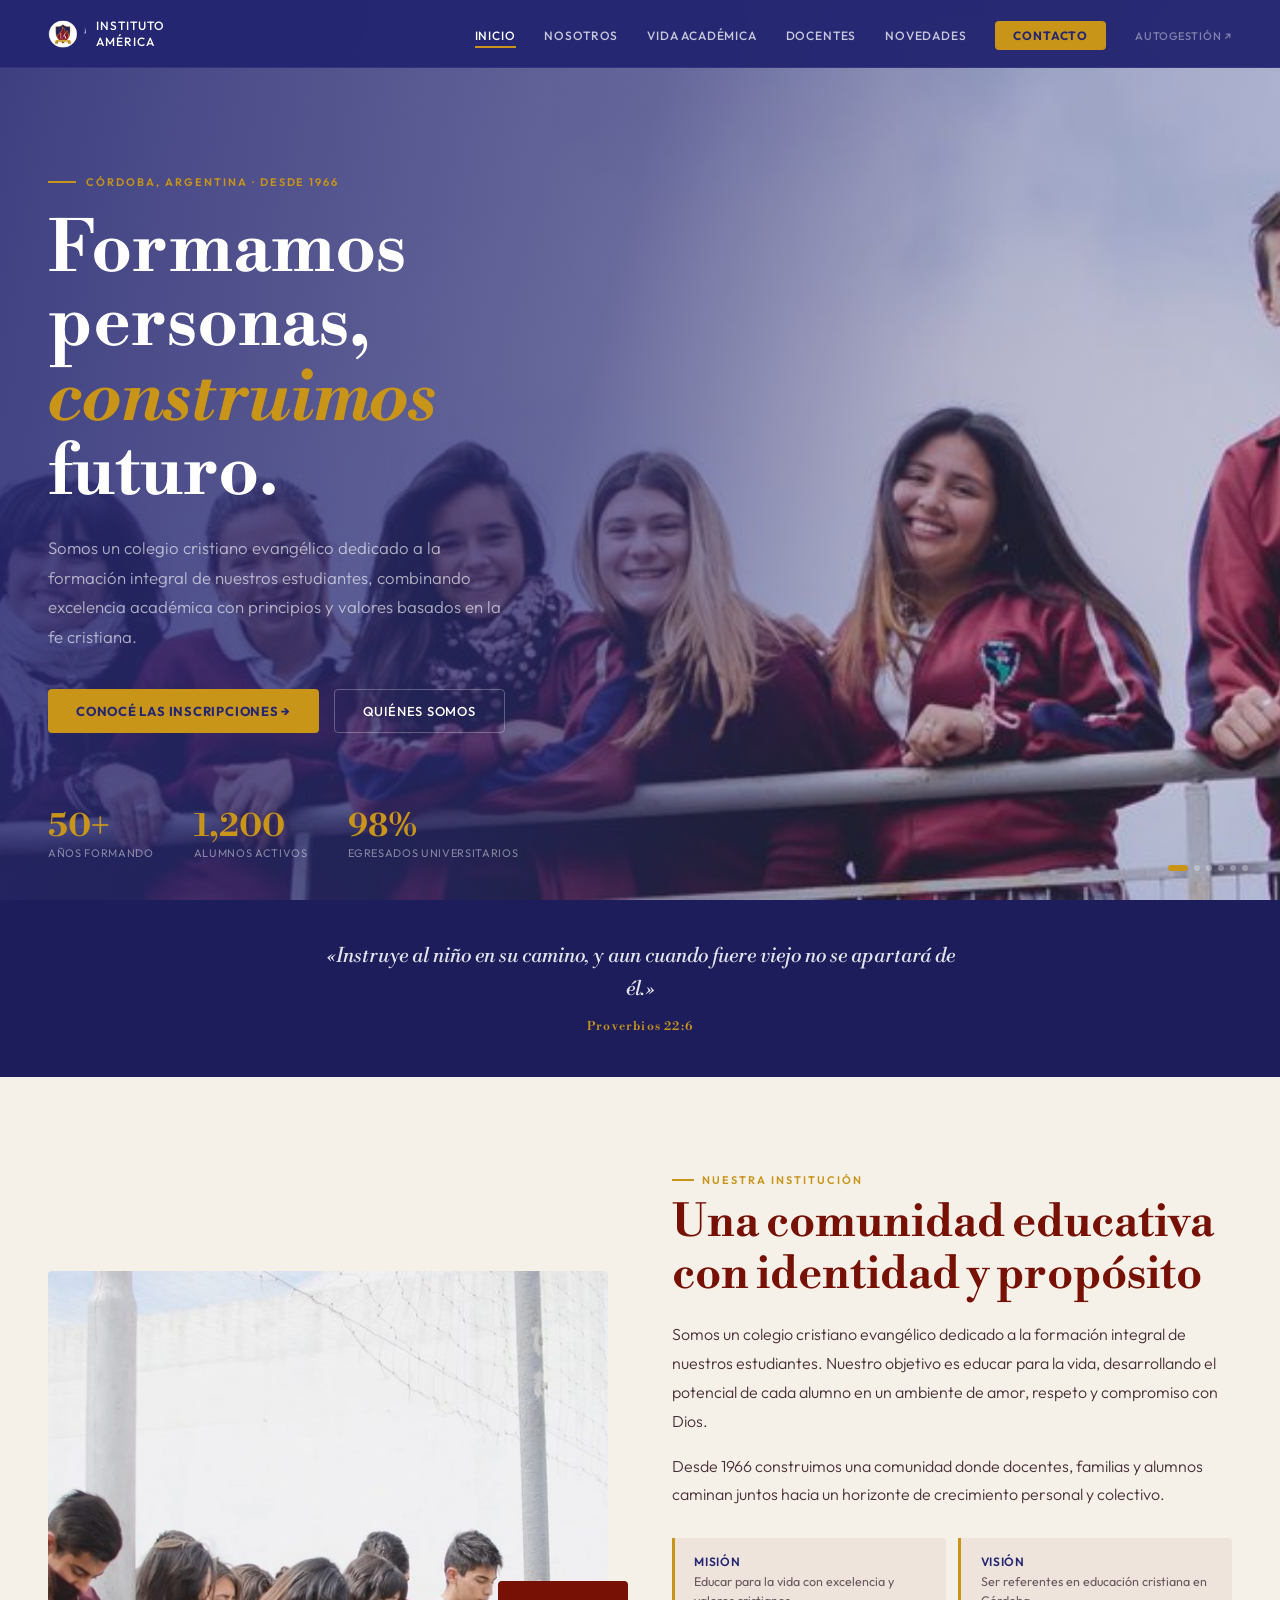
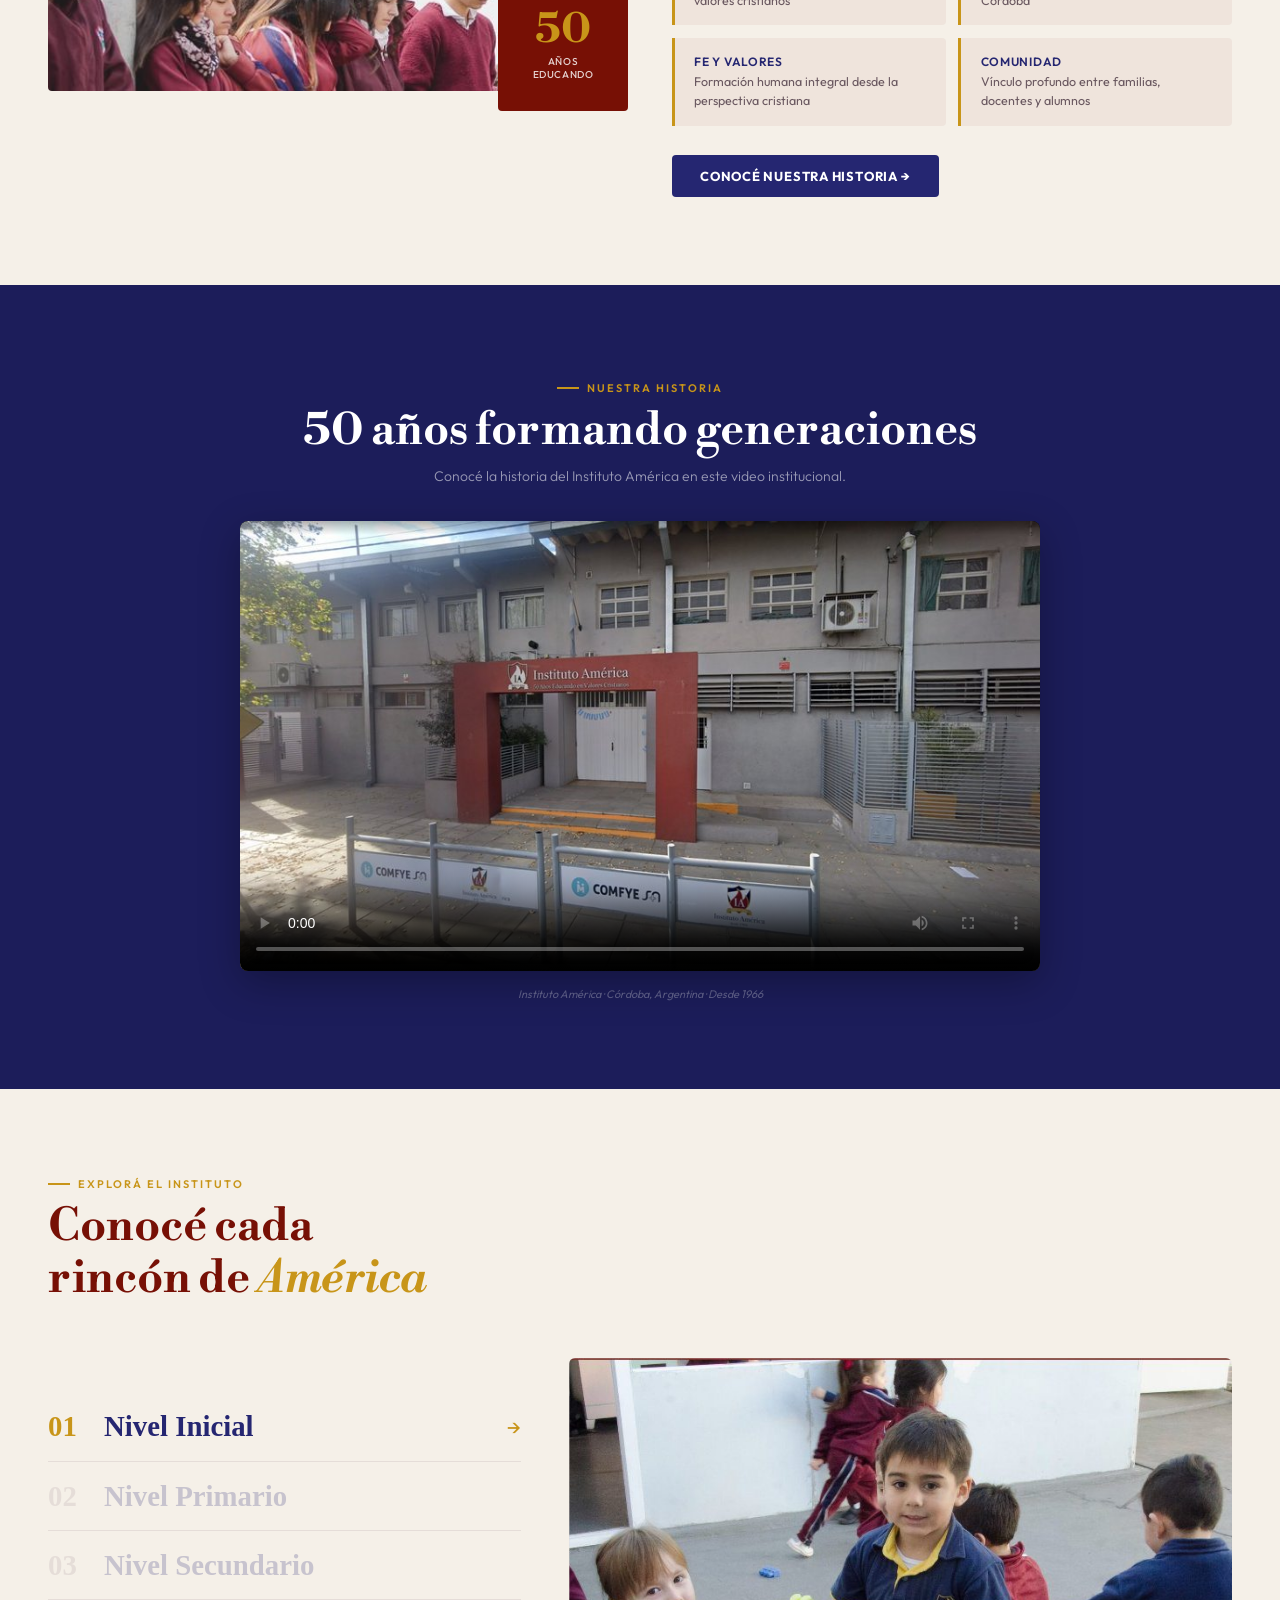
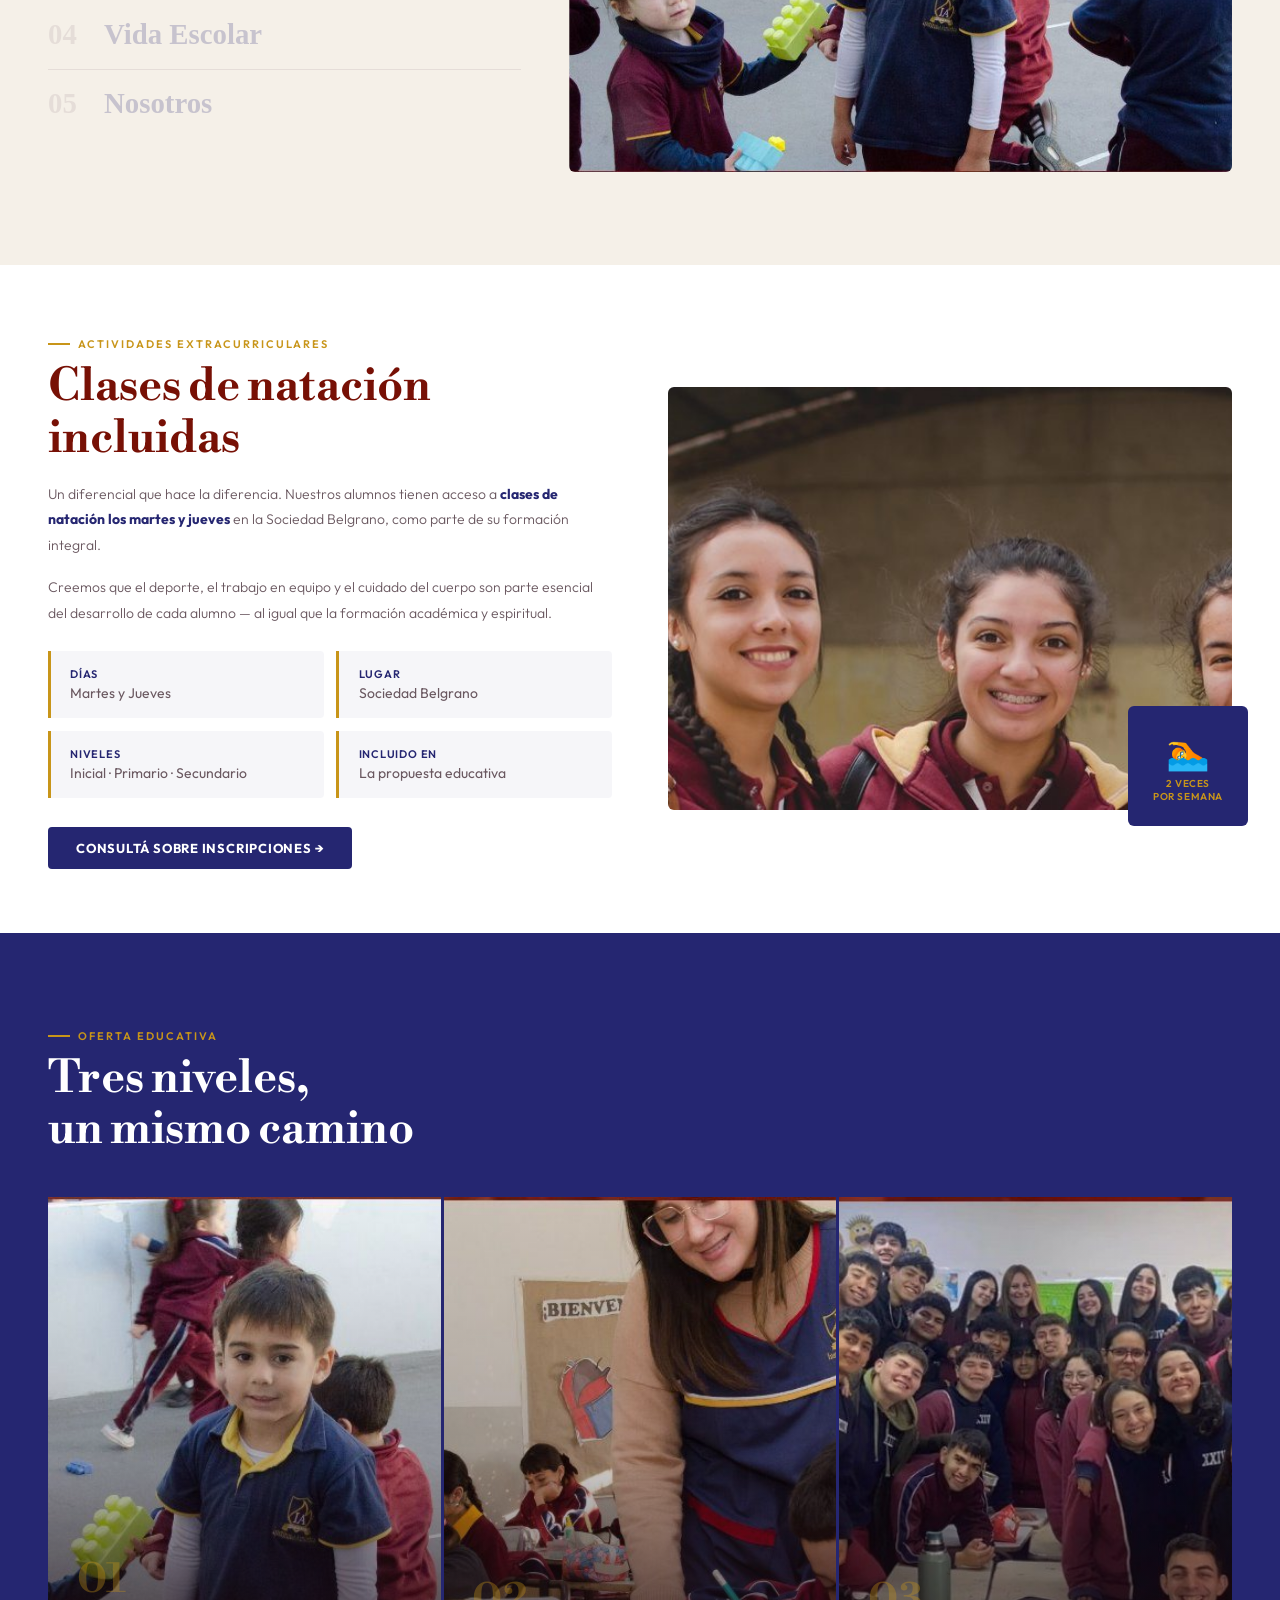
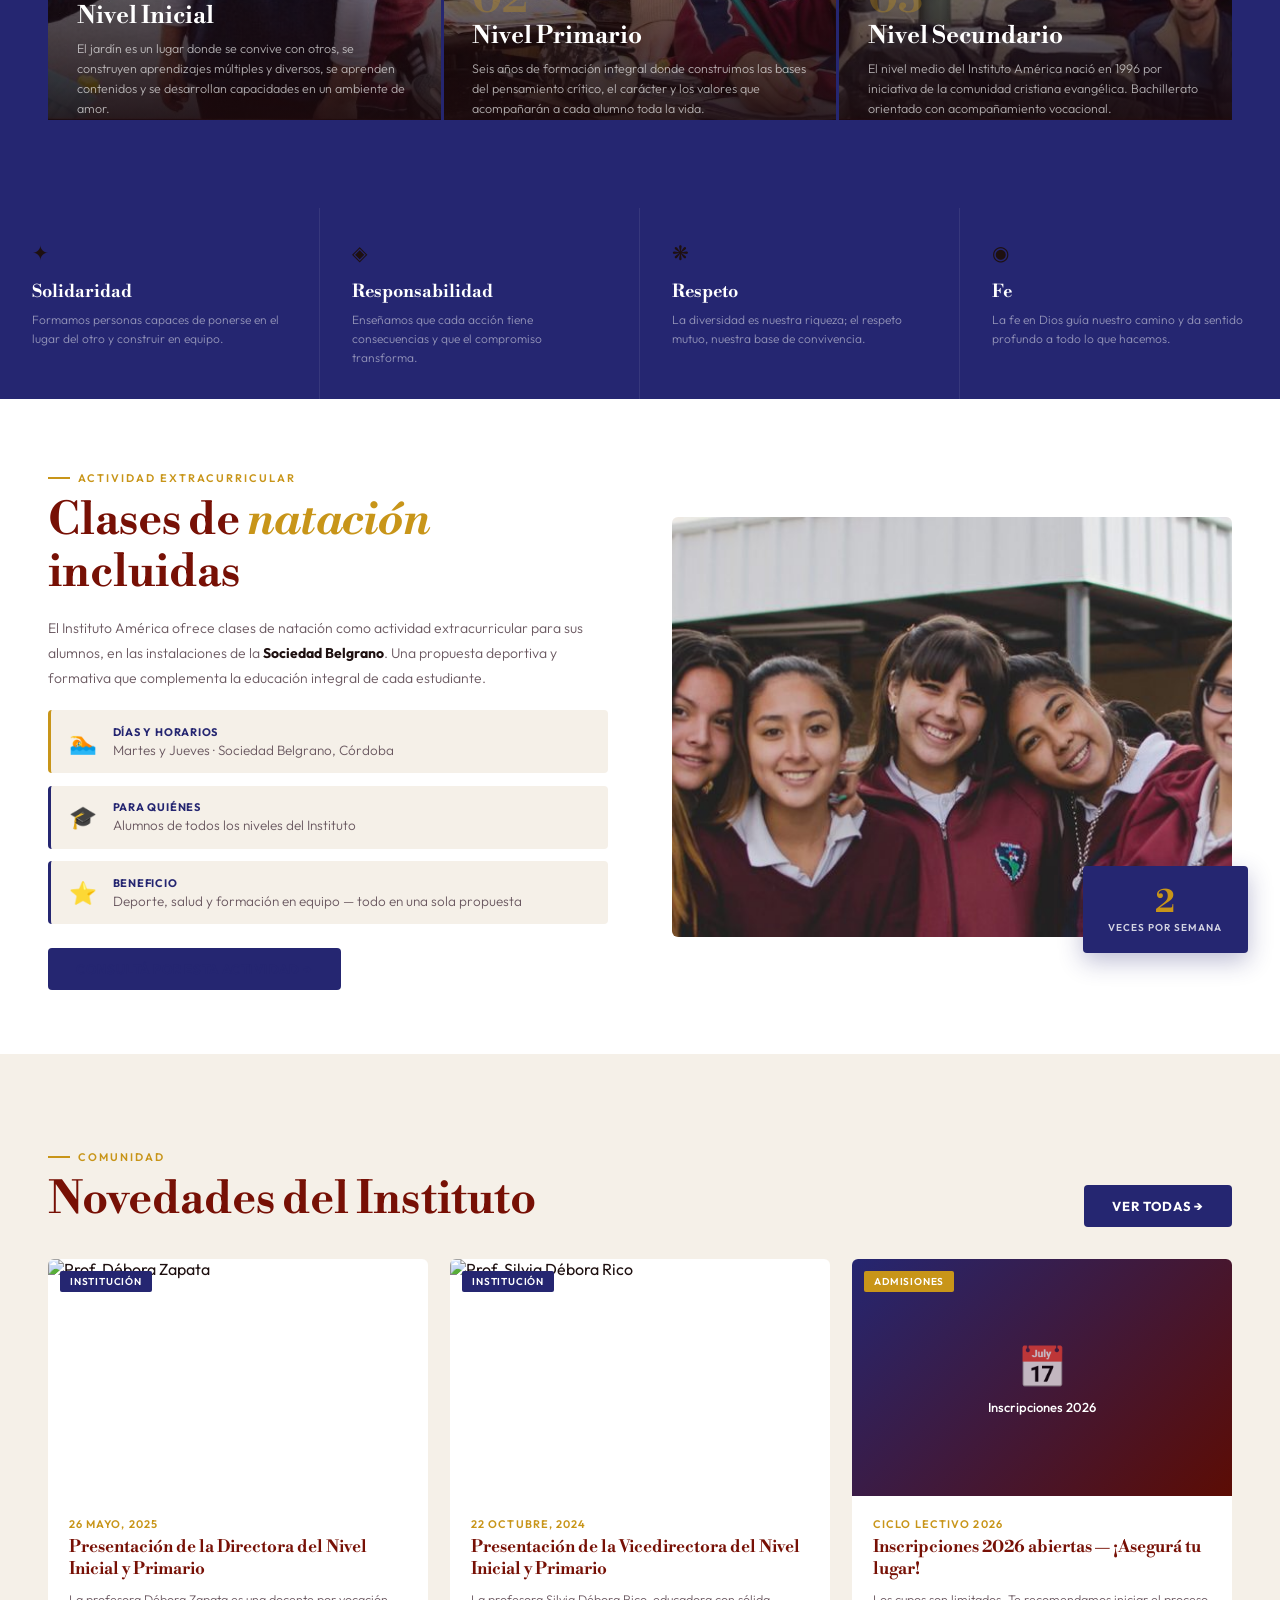
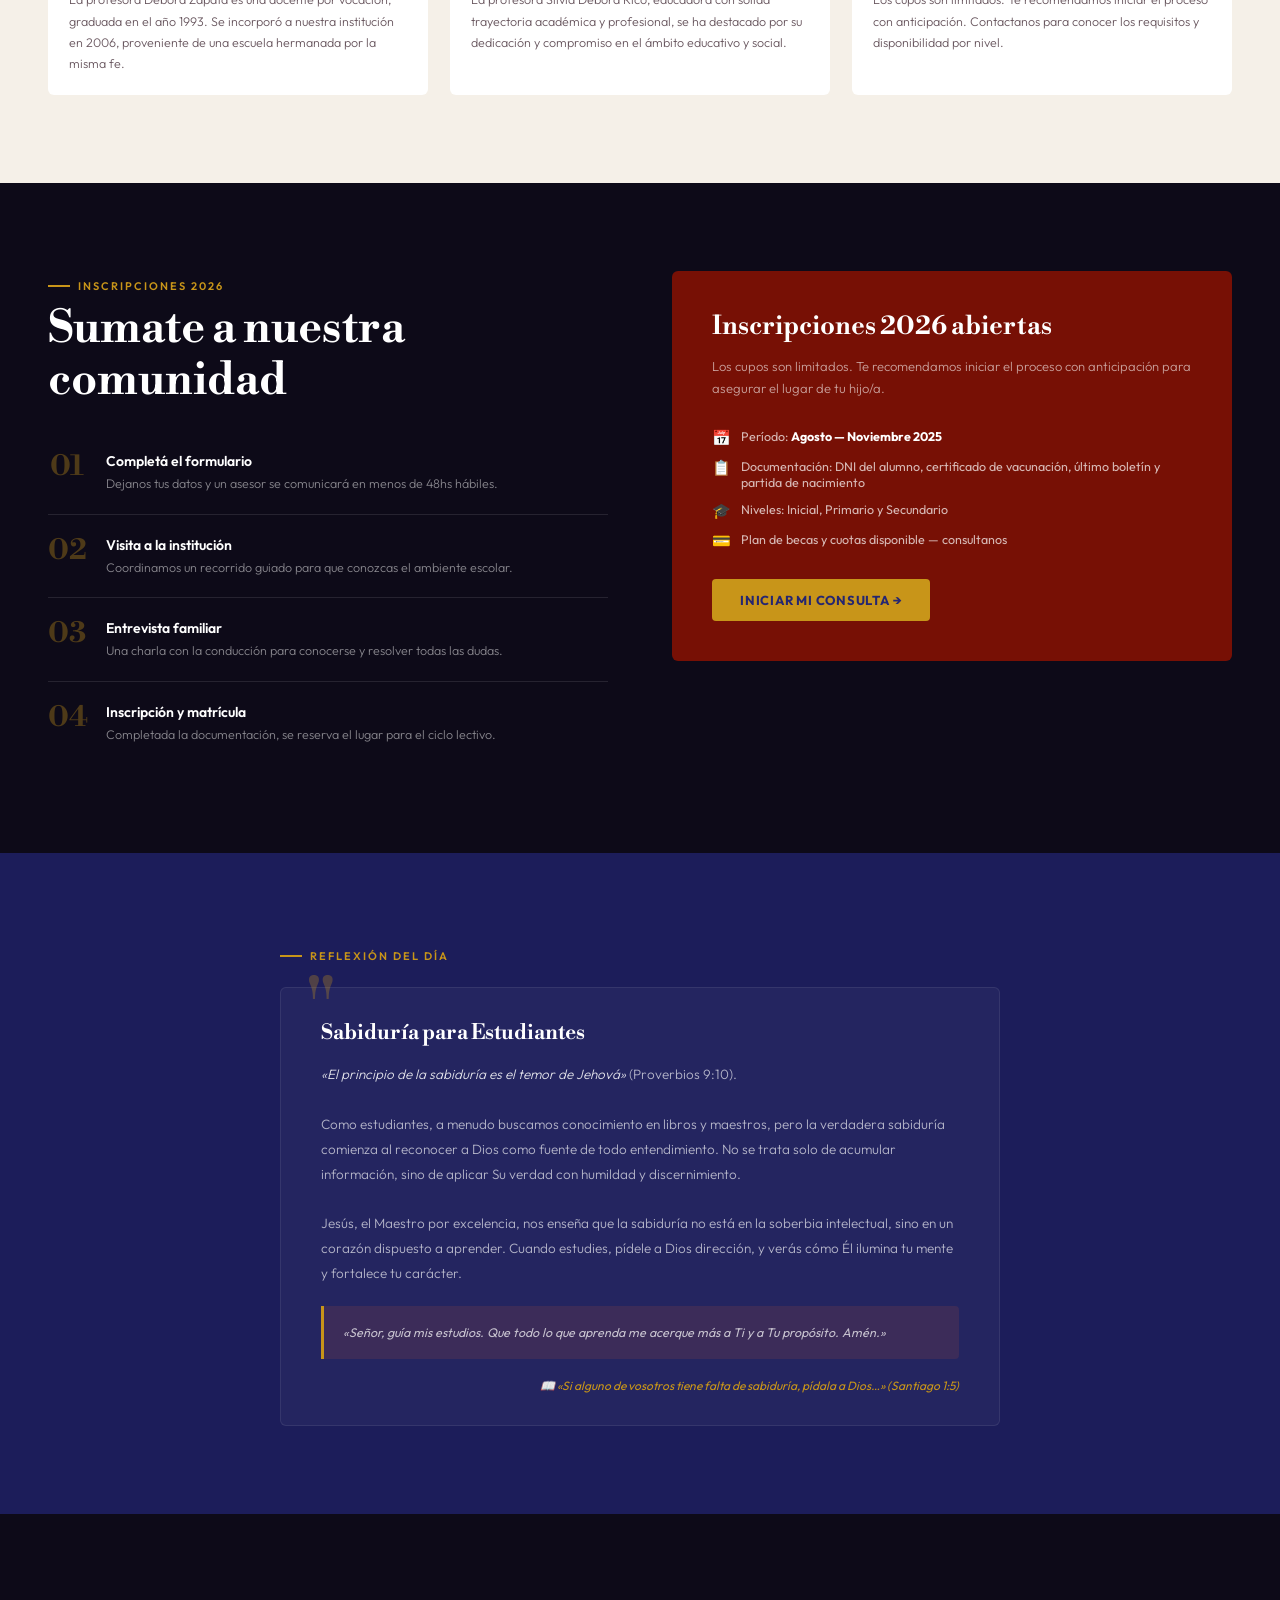
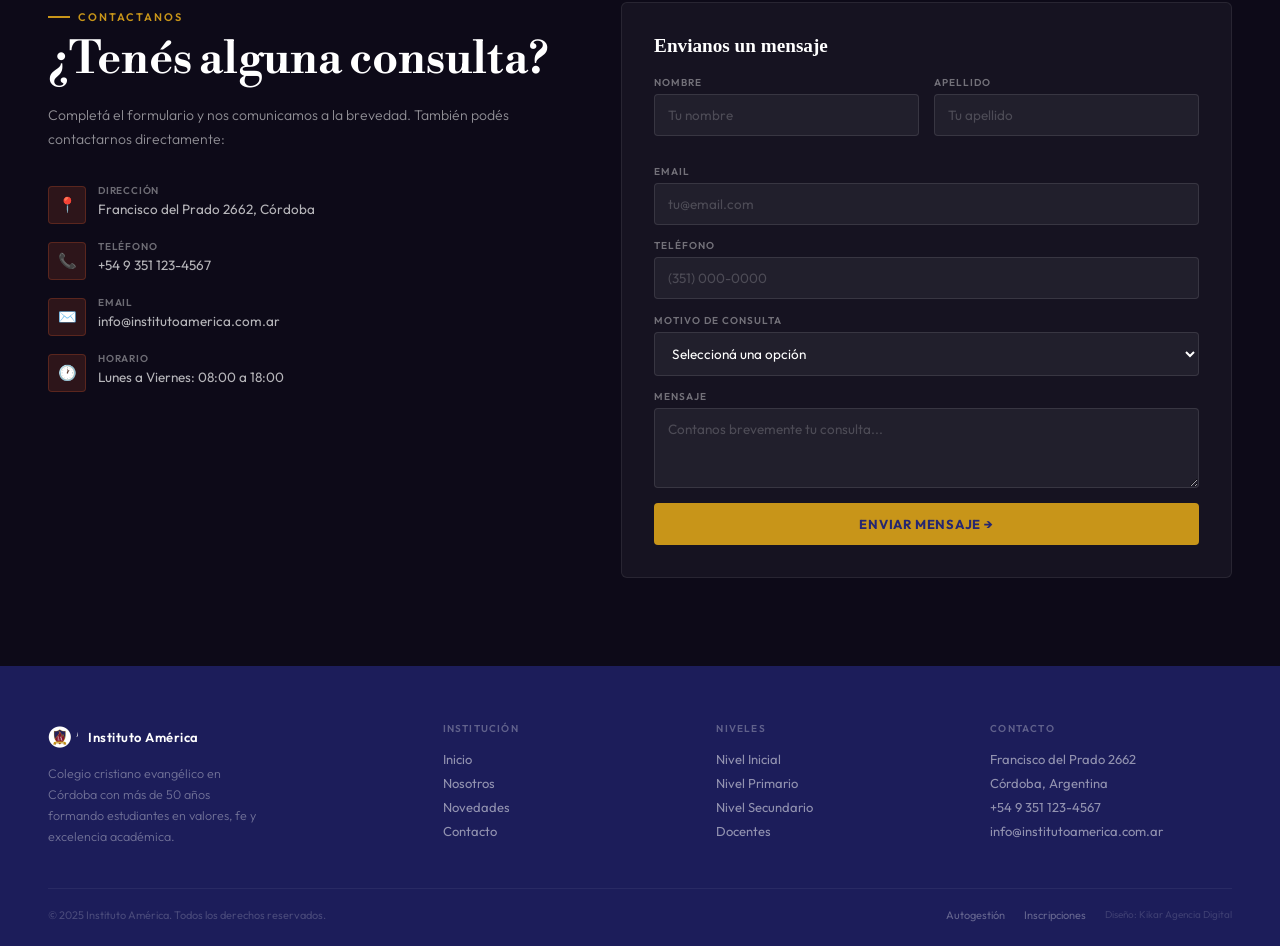
==== commit 6ef19d95: "hero slideshow + video placeholder" ====
--- a/index.html
+++ b/index.html
@@ -44,11 +44,27 @@
 </div>
 
 <!-- HERO -->
-<section class="hero">
-  <div class="hero-bg"></div>
-  <div class="hero-img-half">
-    <img src="img/foto-general-5.jpg" alt="Alumnos Instituto América">
-  </div>
+<section class="hero" id="hero">
+  <!-- VIDEO BG (reemplazá src con tu video cuando lo tengas) -->
+  <div class="hero-media">
+    <video class="hero-video" id="heroVideo" autoplay muted loop playsinline
+           poster="img/foto-general-5.jpg"
+           onerror="this.style.display='none'">
+      <!-- PLACEHOLDER: reemplazá esta URL con tu propio video MP4 -->
+      <!-- <source src="video/hero.mp4" type="video/mp4"> -->
+    </video>
+    <!-- SLIDESHOW (se muestra cuando no hay video) -->
+    <div class="hero-slides" id="heroSlides">
+      <div class="hero-slide active" style="background-image:url('img/foto-general-5.jpg')"></div>
+      <div class="hero-slide" style="background-image:url('img/foto-general-2.jpg')"></div>
+      <div class="hero-slide" style="background-image:url('img/foto-secundario.jpg')"></div>
+      <div class="hero-slide" style="background-image:url('img/foto-primario.jpg')"></div>
+      <div class="hero-slide" style="background-image:url('img/foto-inicial.jpg')"></div>
+      <div class="hero-slide" style="background-image:url('img/foto-general-4.jpg')"></div>
+    </div>
+    <div class="hero-overlay"></div>
+  </div>
+
   <div class="hero-content">
     <div class="hero-eyebrow">Córdoba, Argentina · Desde 1966</div>
     <h1 class="hero-title">
@@ -66,6 +82,15 @@
     <div><div class="stat-num">50+</div><div class="stat-label">Años formando</div></div>
     <div><div class="stat-num">1,200</div><div class="stat-label">Alumnos activos</div></div>
     <div><div class="stat-num">98%</div><div class="stat-label">Egresados universitarios</div></div>
+  </div>
+  <!-- Indicadores del slideshow -->
+  <div class="hero-dots" id="heroDots">
+    <span class="hero-dot active"></span>
+    <span class="hero-dot"></span>
+    <span class="hero-dot"></span>
+    <span class="hero-dot"></span>
+    <span class="hero-dot"></span>
+    <span class="hero-dot"></span>
   </div>
 </section>
 
@@ -530,7 +555,42 @@
 }
 
 
-// ─── HOME CONTACT FORM ─────────────────────────────────
+// ─── HERO SLIDESHOW ───────────────────────────────────
+(function() {
+  var slides = document.querySelectorAll('.hero-slide');
+  var dots = document.querySelectorAll('.hero-dot');
+  var video = document.getElementById('heroVideo');
+  var current = 0;
+  var timer;
+
+  // If video has a source and loads, hide slides
+  if (video && video.querySelector('source')) {
+    video.style.display = 'block';
+    document.getElementById('heroSlides').style.display = 'none';
+    document.getElementById('heroDots').style.display = 'none';
+    return;
+  }
+
+  function goTo(idx) {
+    slides[current].classList.remove('active');
+    dots[current].classList.remove('active');
+    current = (idx + slides.length) % slides.length;
+    slides[current].classList.add('active');
+    dots[current].classList.add('active');
+  }
+
+  // Auto-advance every 5s
+  timer = setInterval(function() { goTo(current + 1); }, 5000);
+
+  // Dot clicks
+  dots.forEach(function(dot, i) {
+    dot.addEventListener('click', function() {
+      clearInterval(timer);
+      goTo(i);
+      timer = setInterval(function() { goTo(current + 1); }, 5000);
+    });
+  });
+})();
 var HOME_SHEET_URL = 'https://script.google.com/macros/s/AKfycbySO0Jp_jww7HxwGN9JeB_aE2eAjJT3Hl_qMX8Gjb5RmFNcAboZOWudZqeCNNCb_2twHw/exec';
 
 document.getElementById('hBtnEnviar').addEventListener('click', function() {
--- a/css/styles.css
+++ b/css/styles.css
@@ -134,20 +134,51 @@
 /* ─── HERO ────────────────────────────────────────────── */
 .hero {
   min-height: 100vh; position: relative; display: flex; align-items: center;
-  background: var(--bordo); overflow: hidden;
-}
-.hero-bg {
+  background: var(--azul); overflow: hidden;
+}
+/* MEDIA LAYER */
+.hero-media {
+  position: absolute; inset: 0; z-index: 0;
+}
+.hero-video {
+  position: absolute; inset: 0; width: 100%; height: 100%;
+  object-fit: cover; object-position: center;
+}
+/* SLIDESHOW */
+.hero-slides { position: absolute; inset: 0; }
+.hero-slide {
   position: absolute; inset: 0;
-  background: radial-gradient(ellipse at 70% 50%, rgba(224,90,43,.12) 0%, transparent 60%),
-              linear-gradient(135deg, var(--bordo) 0%, #2A0810 100%);
-}
-.hero-img-half {
-  position: absolute; right: 0; top: 0; bottom: 0; width: 50%; overflow: hidden;
-}
-.hero-img-half img { width: 100%; height: 100%; object-fit: cover; object-position: center; }
-.hero-img-half::before {
-  content: ''; position: absolute; inset: 0;
-  background: linear-gradient(to right, var(--bordo) 0%, transparent 40%); z-index: 1;
+  background-size: cover; background-position: center;
+  opacity: 0; transition: opacity 1.2s ease;
+}
+.hero-slide.active { opacity: 1; }
+/* OVERLAY — azul gradient para legibilidad del texto */
+.hero-overlay {
+  position: absolute; inset: 0;
+  background: linear-gradient(
+    105deg,
+    rgba(37,38,113,0.88) 0%,
+    rgba(37,38,113,0.65) 45%,
+    rgba(37,38,113,0.25) 70%,
+    rgba(37,38,113,0.15) 100%
+  );
+}
+/* DOTS */
+.hero-dots {
+  position: absolute; bottom: 1.8rem; right: 2rem;
+  display: flex; gap: 6px; z-index: 3;
+}
+.hero-dot {
+  width: 6px; height: 6px; border-radius: 50%;
+  background: rgba(255,255,255,.3); cursor: pointer;
+  transition: all .3s; border: none;
+}
+.hero-dot.active { background: var(--dorado); width: 20px; border-radius: 3px; }
+.hero-img-half { display: none; } /* ya no se usa */
+.hero-bg { display: none; }
+.hero-content {
+  position: relative; z-index: 2; padding: 0 3rem;
+  max-width: 620px; animation: fadeUp .8s ease both;
 }
 .hero-content {
   position: relative; z-index: 2; padding: 0 3rem;
@@ -155,16 +186,16 @@
 }
 .hero-eyebrow {
   display: inline-flex; align-items: center; gap: 10px;
-  color: var(--naranja); font-size: 11px; font-weight: 600;
+  color: var(--dorado); font-size: 11px; font-weight: 600;
   letter-spacing: .18em; text-transform: uppercase; margin-bottom: 1.5rem;
 }
-.hero-eyebrow::before { content: ''; width: 28px; height: 2px; background: var(--naranja); }
+.hero-eyebrow::before { content: ''; width: 28px; height: 2px; background: var(--dorado); }
 .hero-title {
   font-family: 'Libre Bodoni', 'Georgia', serif;
   font-size: clamp(2.4rem, 5.5vw, 5rem); line-height: 1.06;
   color: #fff; font-weight: 900; margin-bottom: 1.4rem;
 }
-.hero-title em { font-style: italic; color: var(--naranja); }
+.hero-title em { font-style: italic; color: var(--dorado); }
 .hero-sub {
   font-size: 1.05rem; line-height: 1.75; color: rgba(255,255,255,.62);
   font-weight: 300; max-width: 460px; margin-bottom: 2.4rem;
@@ -175,7 +206,7 @@
   display: flex; gap: 2.5rem; z-index: 2;
   animation: fadeUp 1s ease .3s both;
 }
-.stat-num { font-family: 'Libre Bodoni', 'Georgia', serif; font-size: 2rem; font-weight: 700; color: var(--naranja); line-height: 1; }
+.stat-num { font-family: 'Libre Bodoni', 'Georgia', serif; font-size: 2rem; font-weight: 700; color: var(--dorado); line-height: 1; }
 .stat-label { font-size: 11px; color: rgba(255,255,255,.45); letter-spacing: .06em; text-transform: uppercase; margin-top: 4px; }
 
 /* ─── PAGE HEADER ─────────────────────────────────────── */
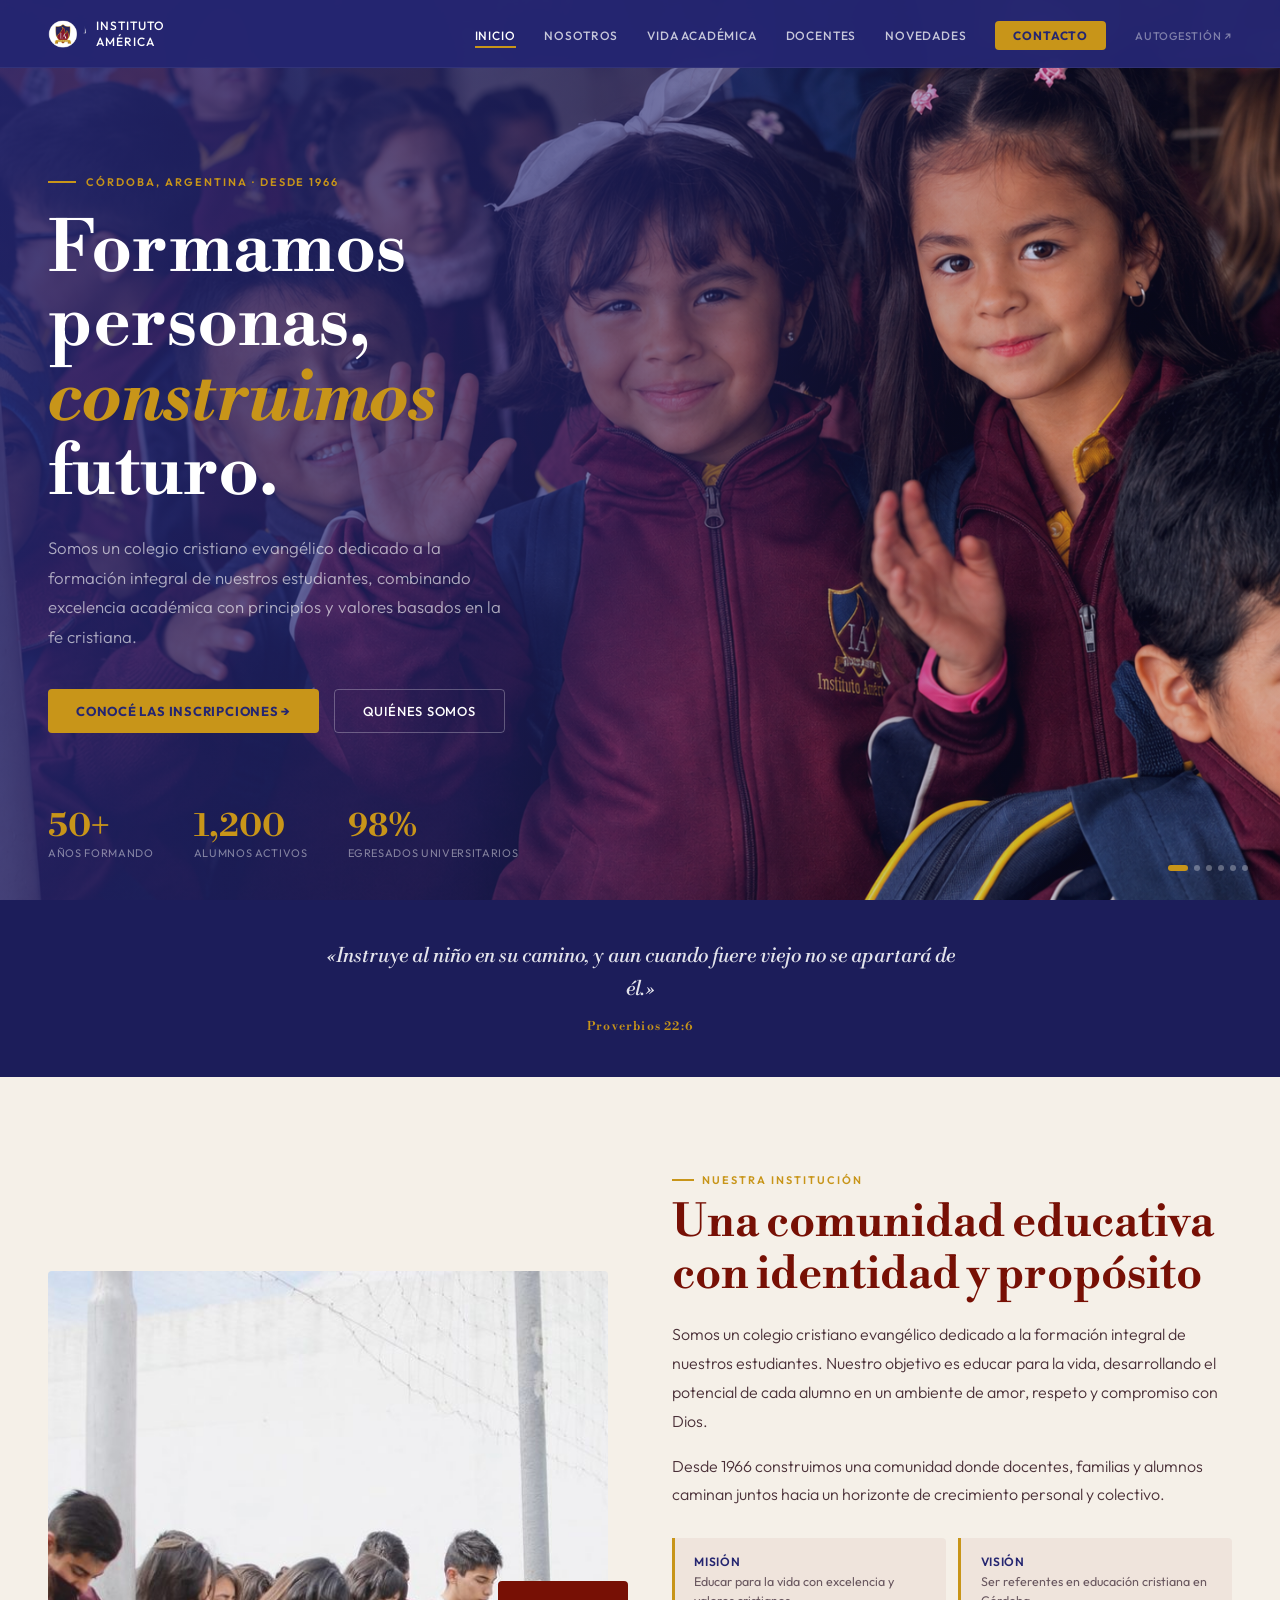
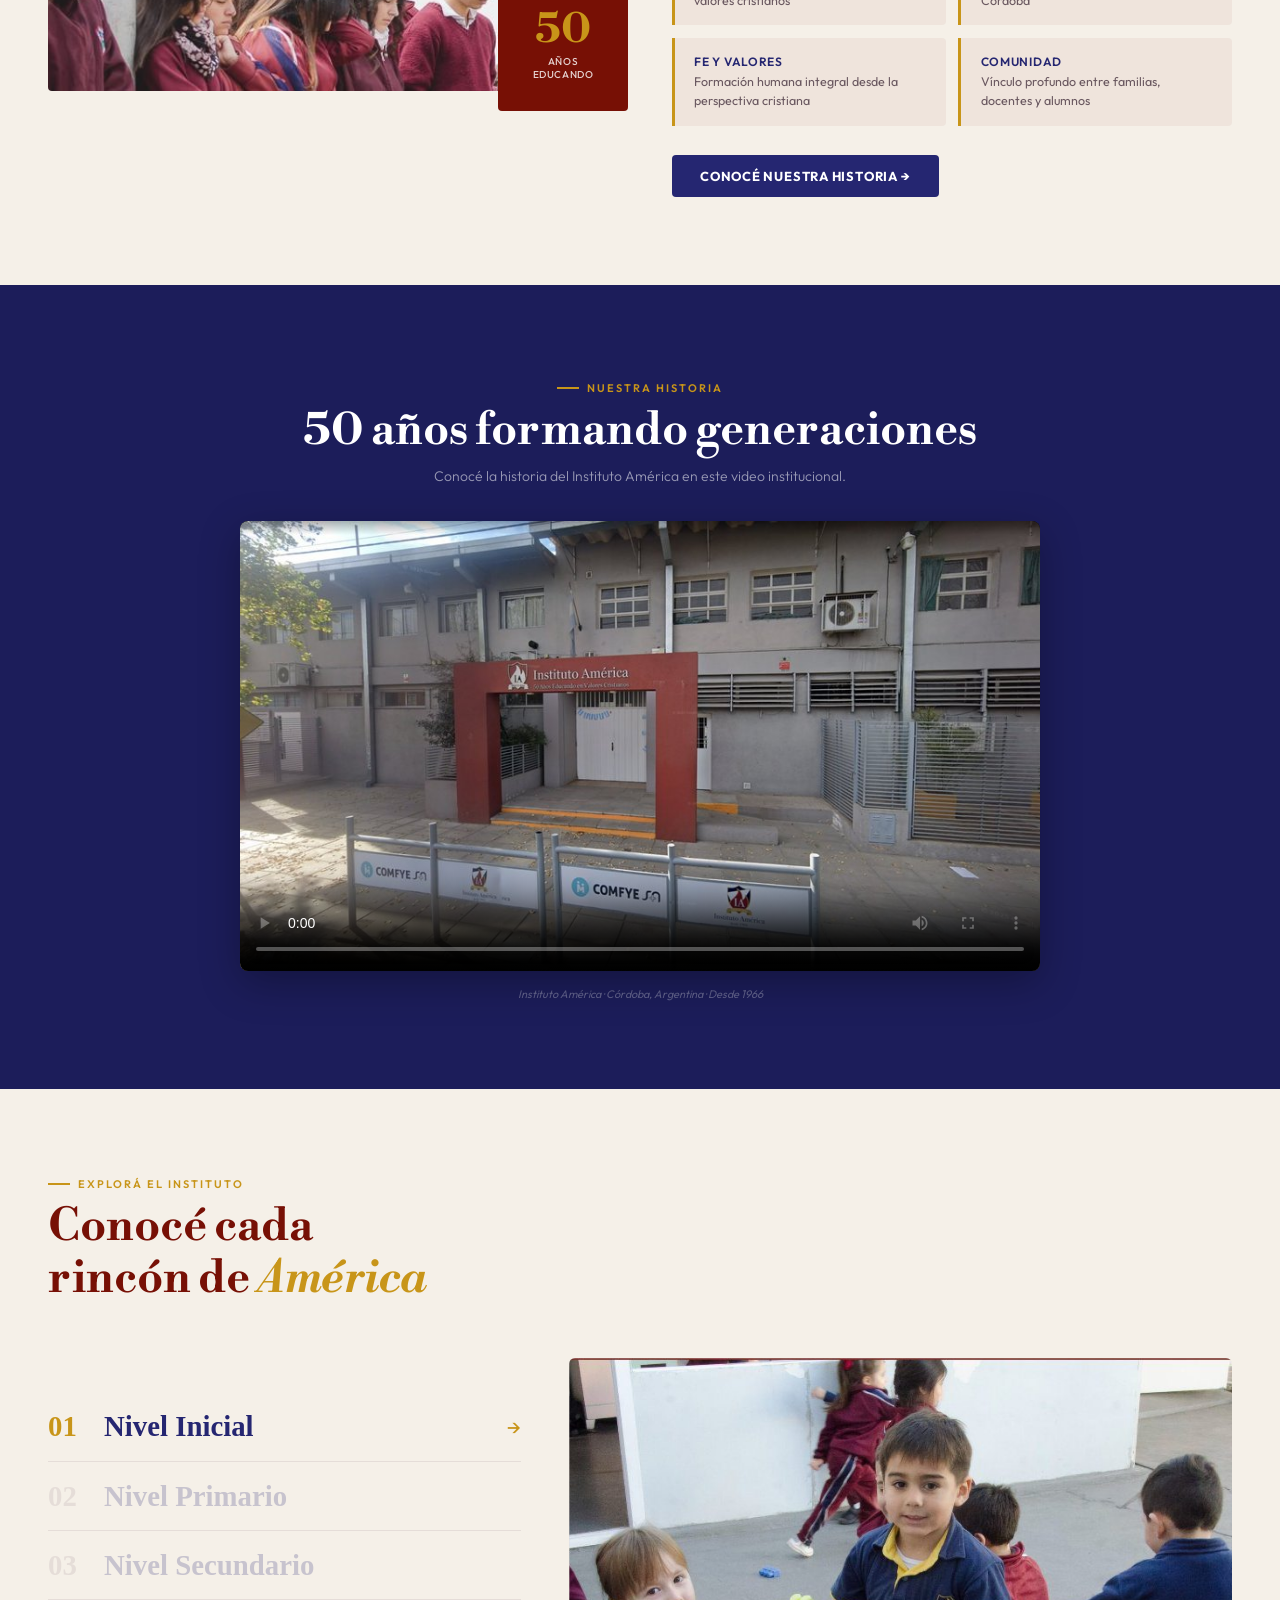
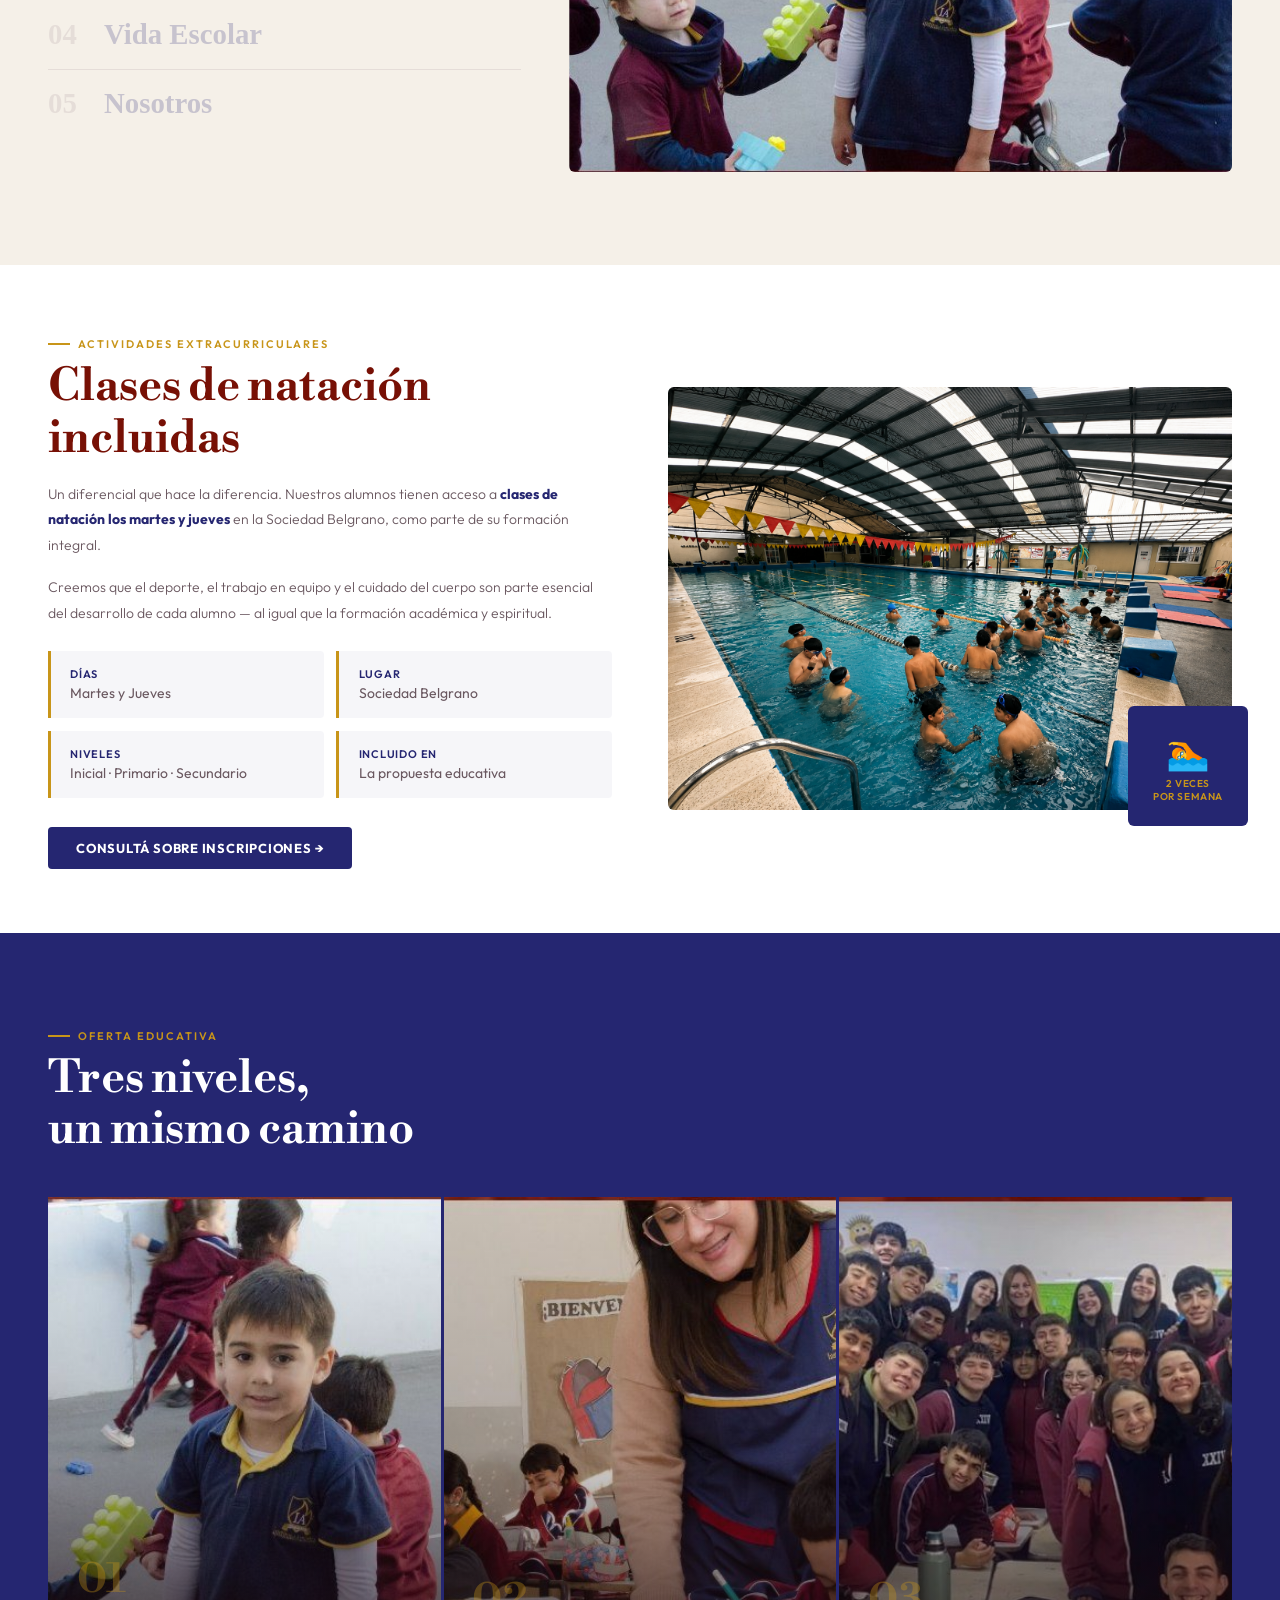
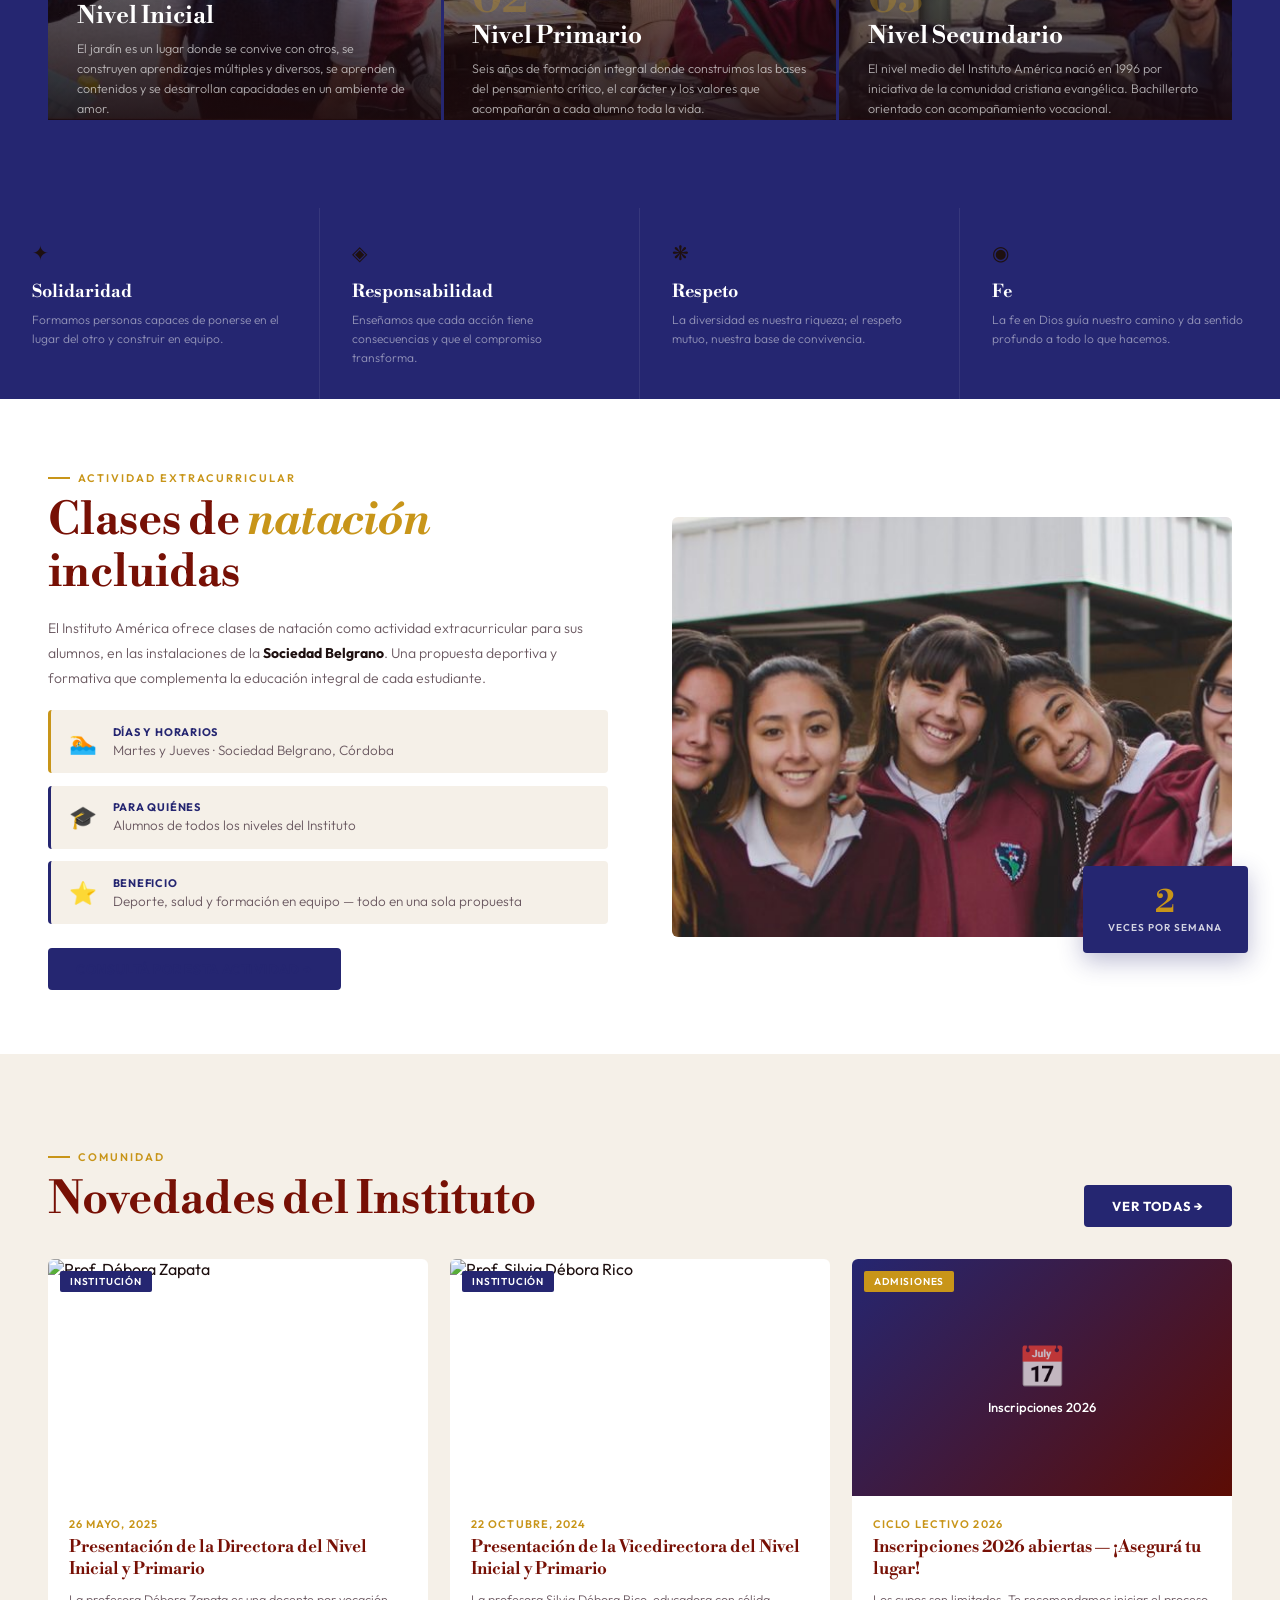
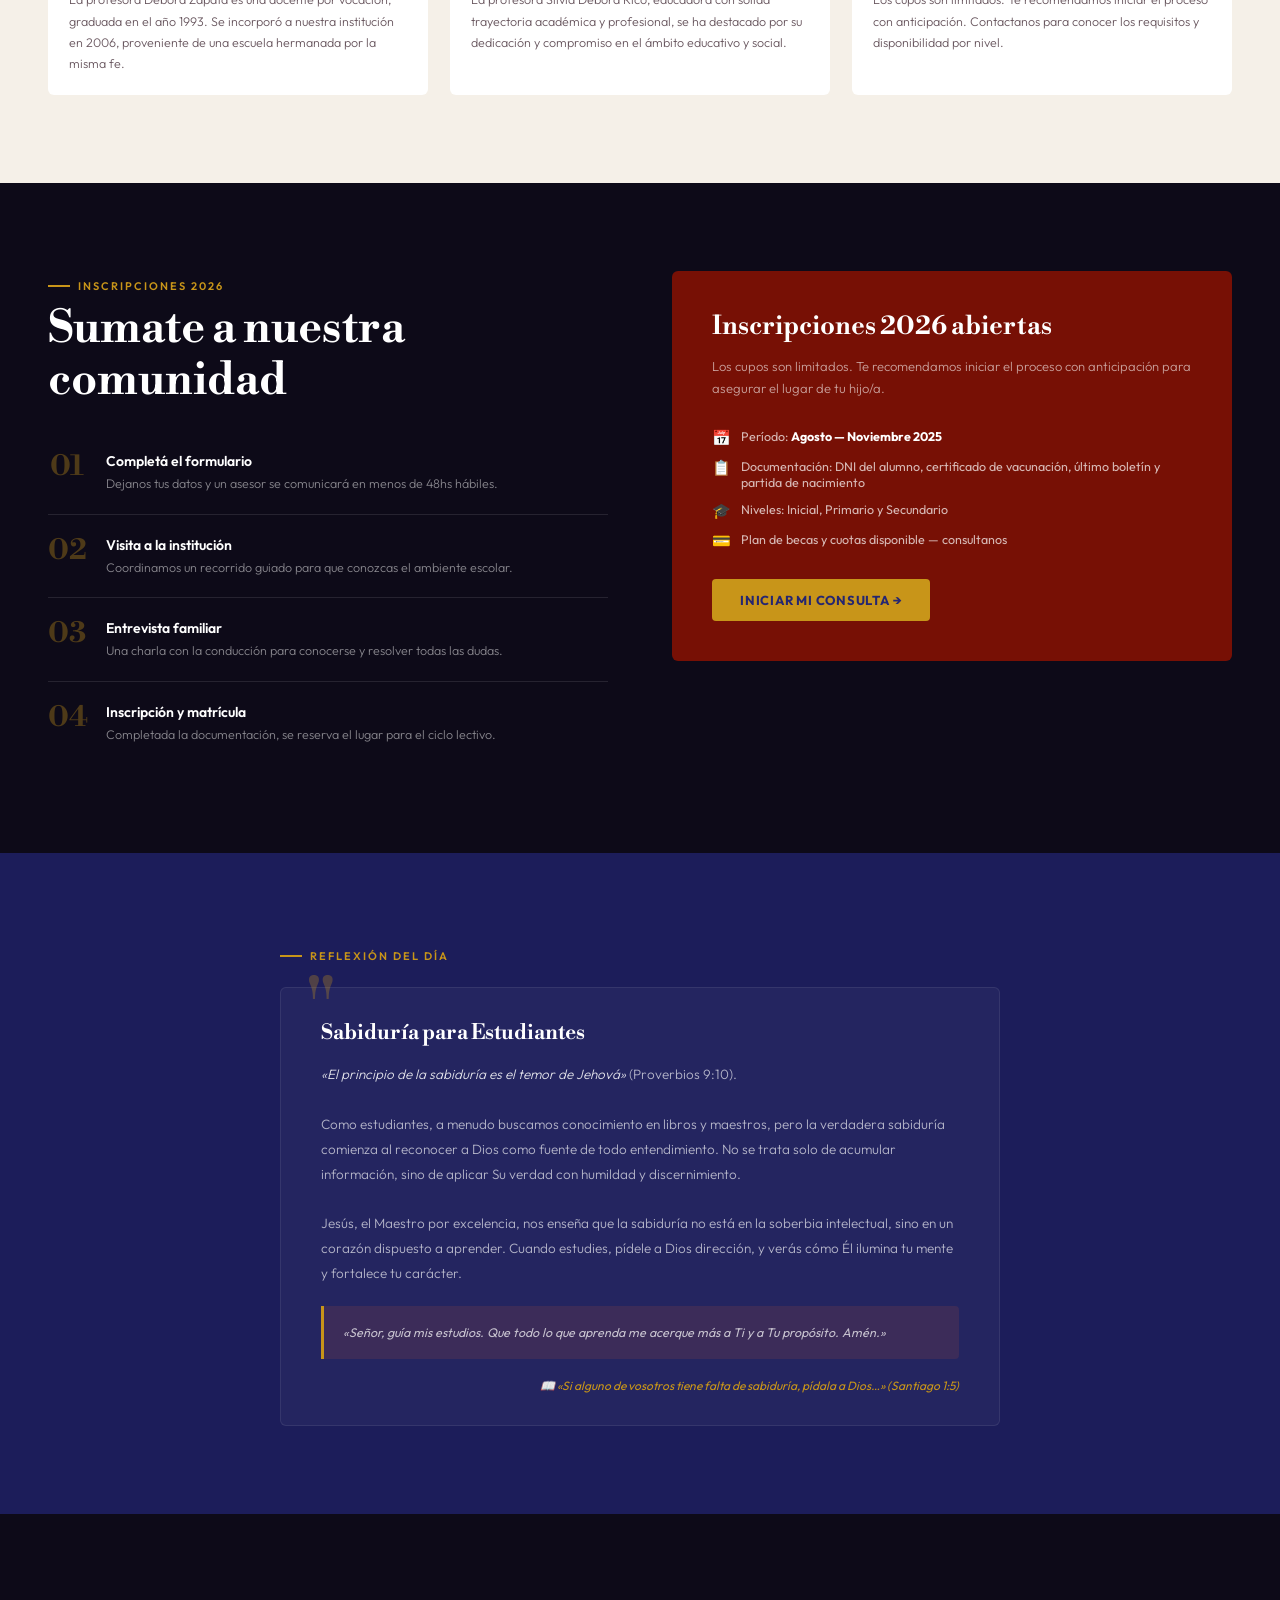
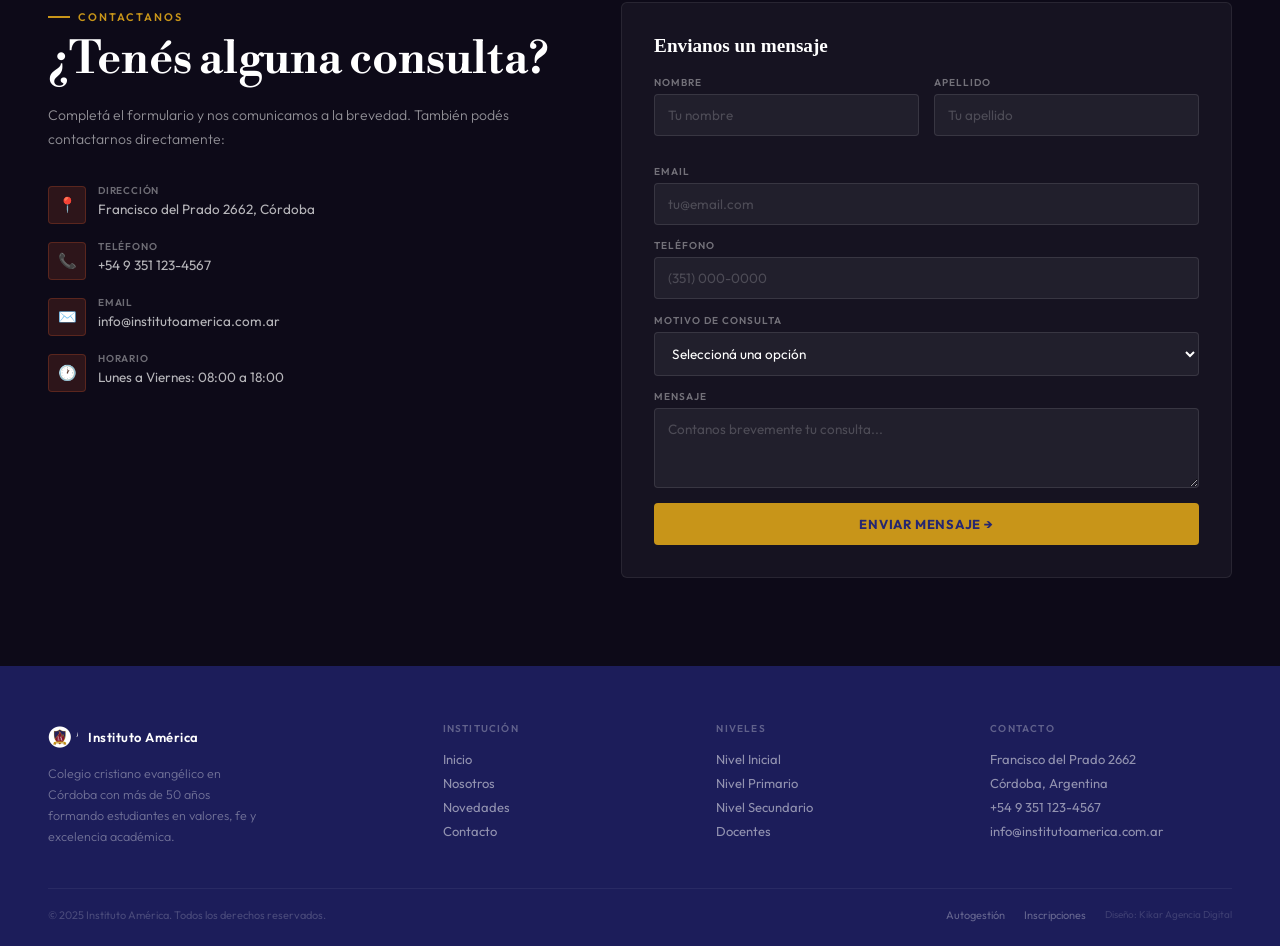
==== commit cfb35dbf: "fotos reales COD" ====
--- a/index.html
+++ b/index.html
@@ -48,19 +48,18 @@
   <!-- VIDEO BG (reemplazá src con tu video cuando lo tengas) -->
   <div class="hero-media">
     <video class="hero-video" id="heroVideo" autoplay muted loop playsinline
-           poster="img/foto-general-5.jpg"
+           poster="img/COD4.png"
            onerror="this.style.display='none'">
-      <!-- PLACEHOLDER: reemplazá esta URL con tu propio video MP4 -->
       <!-- <source src="video/hero.mp4" type="video/mp4"> -->
     </video>
-    <!-- SLIDESHOW (se muestra cuando no hay video) -->
+    <!-- SLIDESHOW -->
     <div class="hero-slides" id="heroSlides">
-      <div class="hero-slide active" style="background-image:url('img/foto-general-5.jpg')"></div>
-      <div class="hero-slide" style="background-image:url('img/foto-general-2.jpg')"></div>
-      <div class="hero-slide" style="background-image:url('img/foto-secundario.jpg')"></div>
-      <div class="hero-slide" style="background-image:url('img/foto-primario.jpg')"></div>
-      <div class="hero-slide" style="background-image:url('img/foto-inicial.jpg')"></div>
-      <div class="hero-slide" style="background-image:url('img/foto-general-4.jpg')"></div>
+      <div class="hero-slide active" style="background-image:url('img/COD4.png')"></div>
+      <div class="hero-slide" style="background-image:url('img/COD3.png')"></div>
+      <div class="hero-slide" style="background-image:url('img/COD10.png')"></div>
+      <div class="hero-slide" style="background-image:url('img/COD7.png')"></div>
+      <div class="hero-slide" style="background-image:url('img/COD5.png')"></div>
+      <div class="hero-slide" style="background-image:url('img/CODPIL1.png')"></div>
     </div>
     <div class="hero-overlay"></div>
   </div>
@@ -229,7 +228,7 @@
       <a href="contacto.html" class="btn-primary btn-bordo">Consultá sobre inscripciones →</a>
     </div>
     <div class="reveal d1" style="position:relative">
-      <img src="img/foto-general-4.jpg" alt="Natación Instituto América" style="width:100%;border-radius:6px;object-fit:cover;aspect-ratio:4/3">
+      <img src="img/CODPIL1.png" alt="Natación Instituto América" style="width:100%;border-radius:6px;object-fit:cover;aspect-ratio:4/3">
       <div style="position:absolute;bottom:-16px;right:-16px;width:120px;height:120px;background:var(--azul);border-radius:6px;display:flex;flex-direction:column;align-items:center;justify-content:center;color:#fff;text-align:center;padding:.8rem">
         <div style="font-size:2.2rem">🏊</div>
         <div style="font-size:10px;font-weight:600;letter-spacing:.06em;text-transform:uppercase;margin-top:4px;color:var(--dorado);line-height:1.3">2 veces<br>por semana</div>
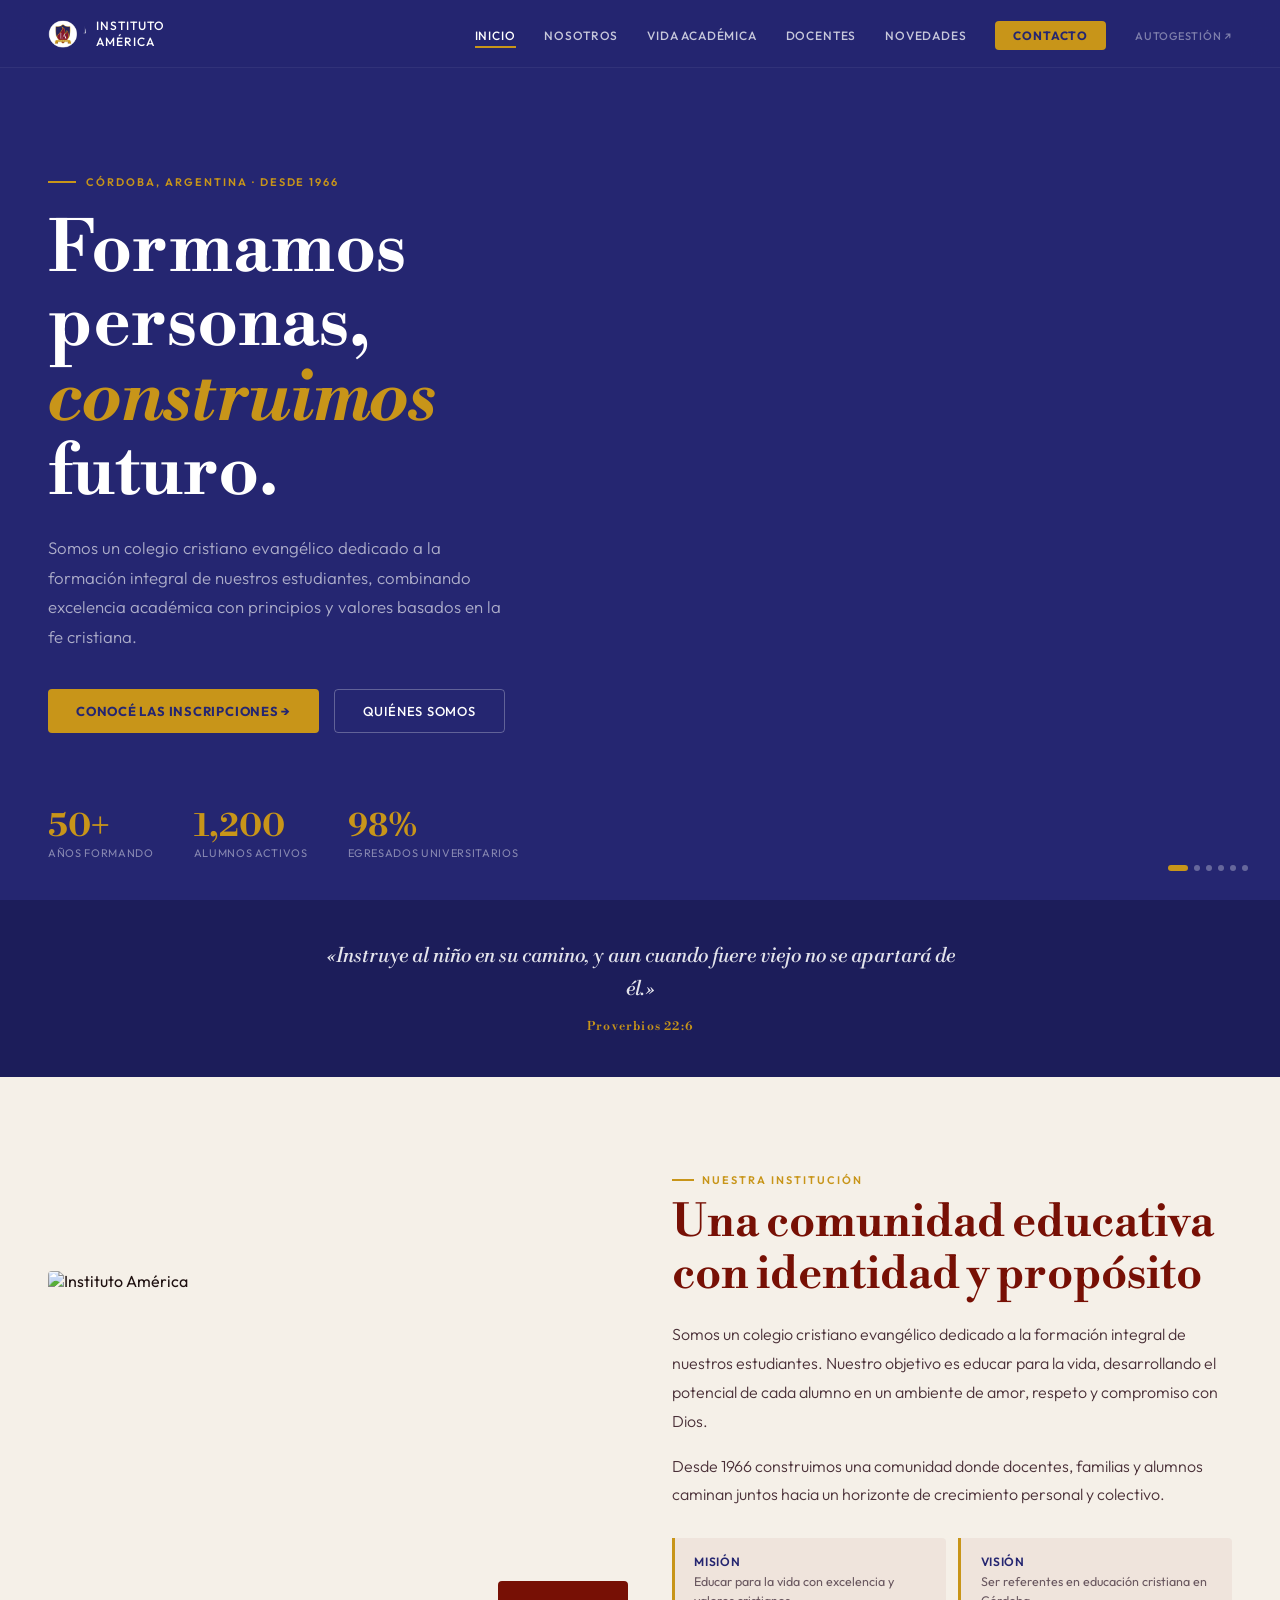
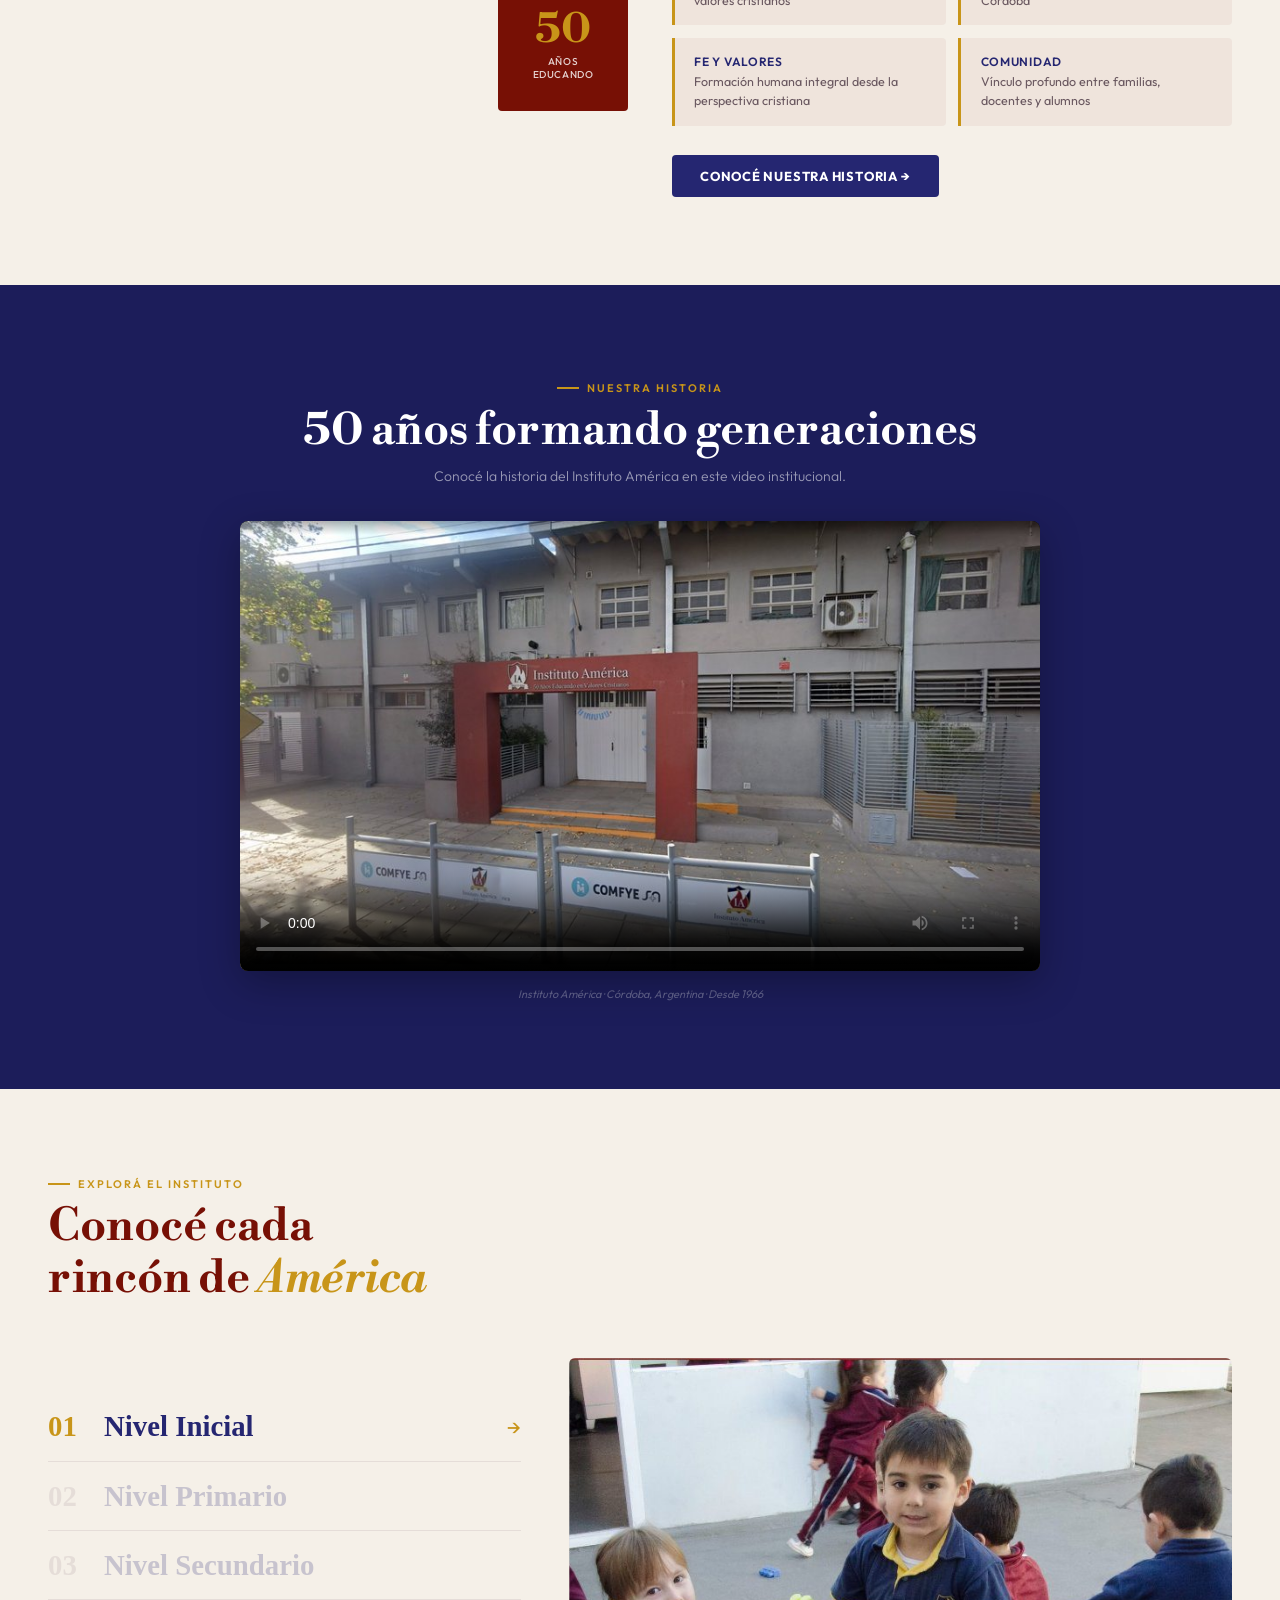
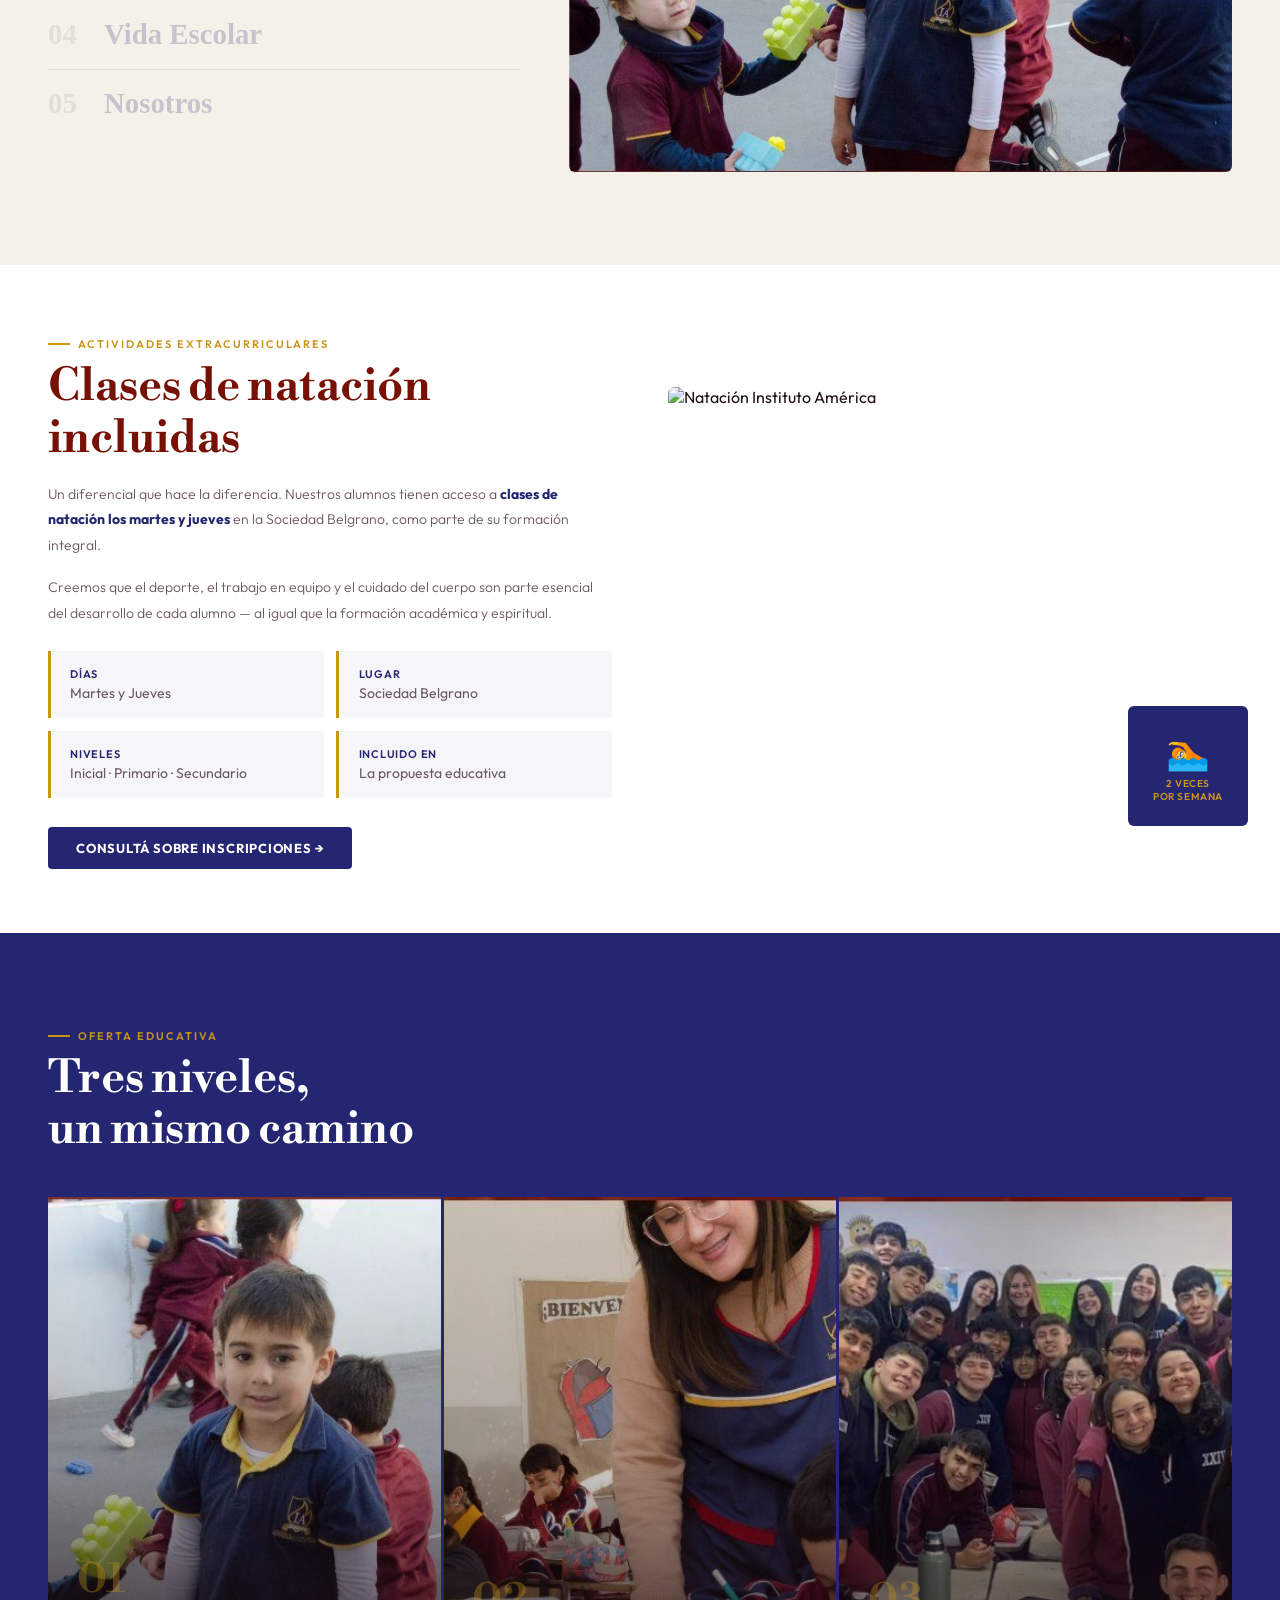
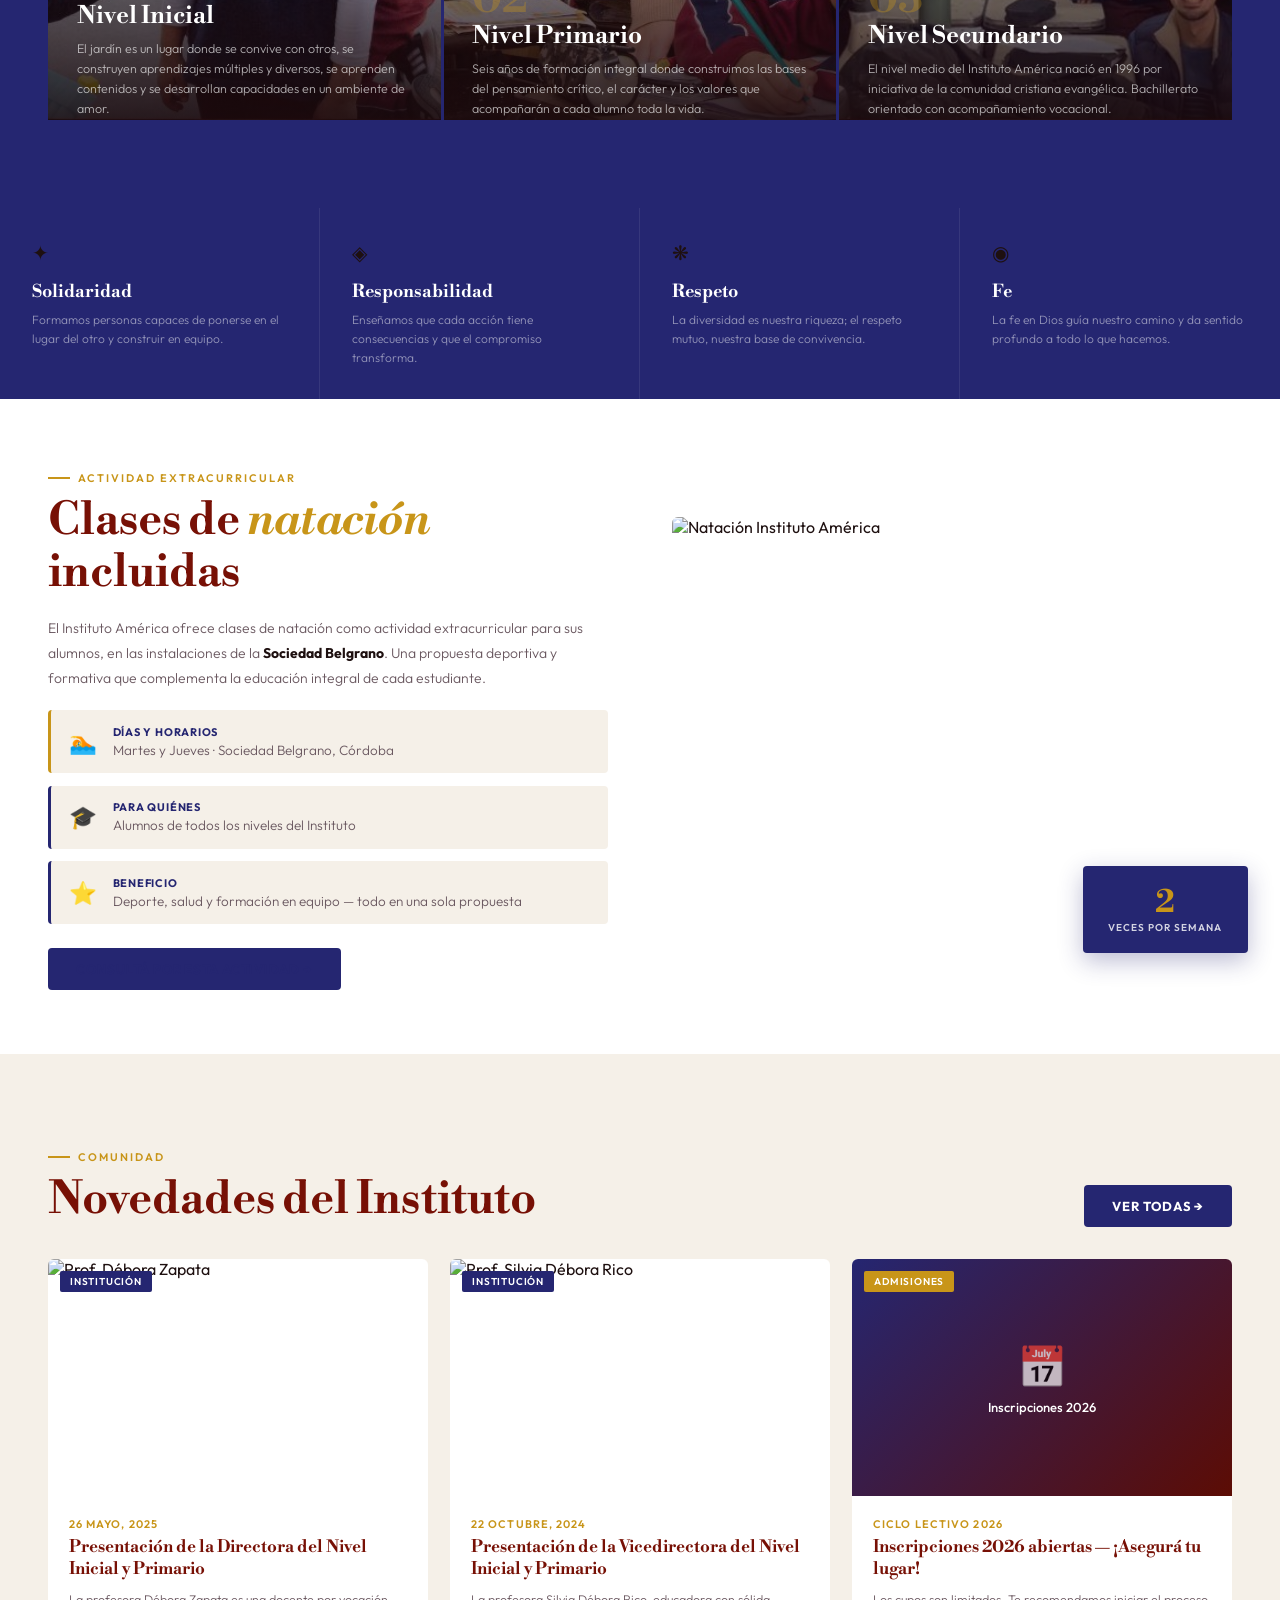
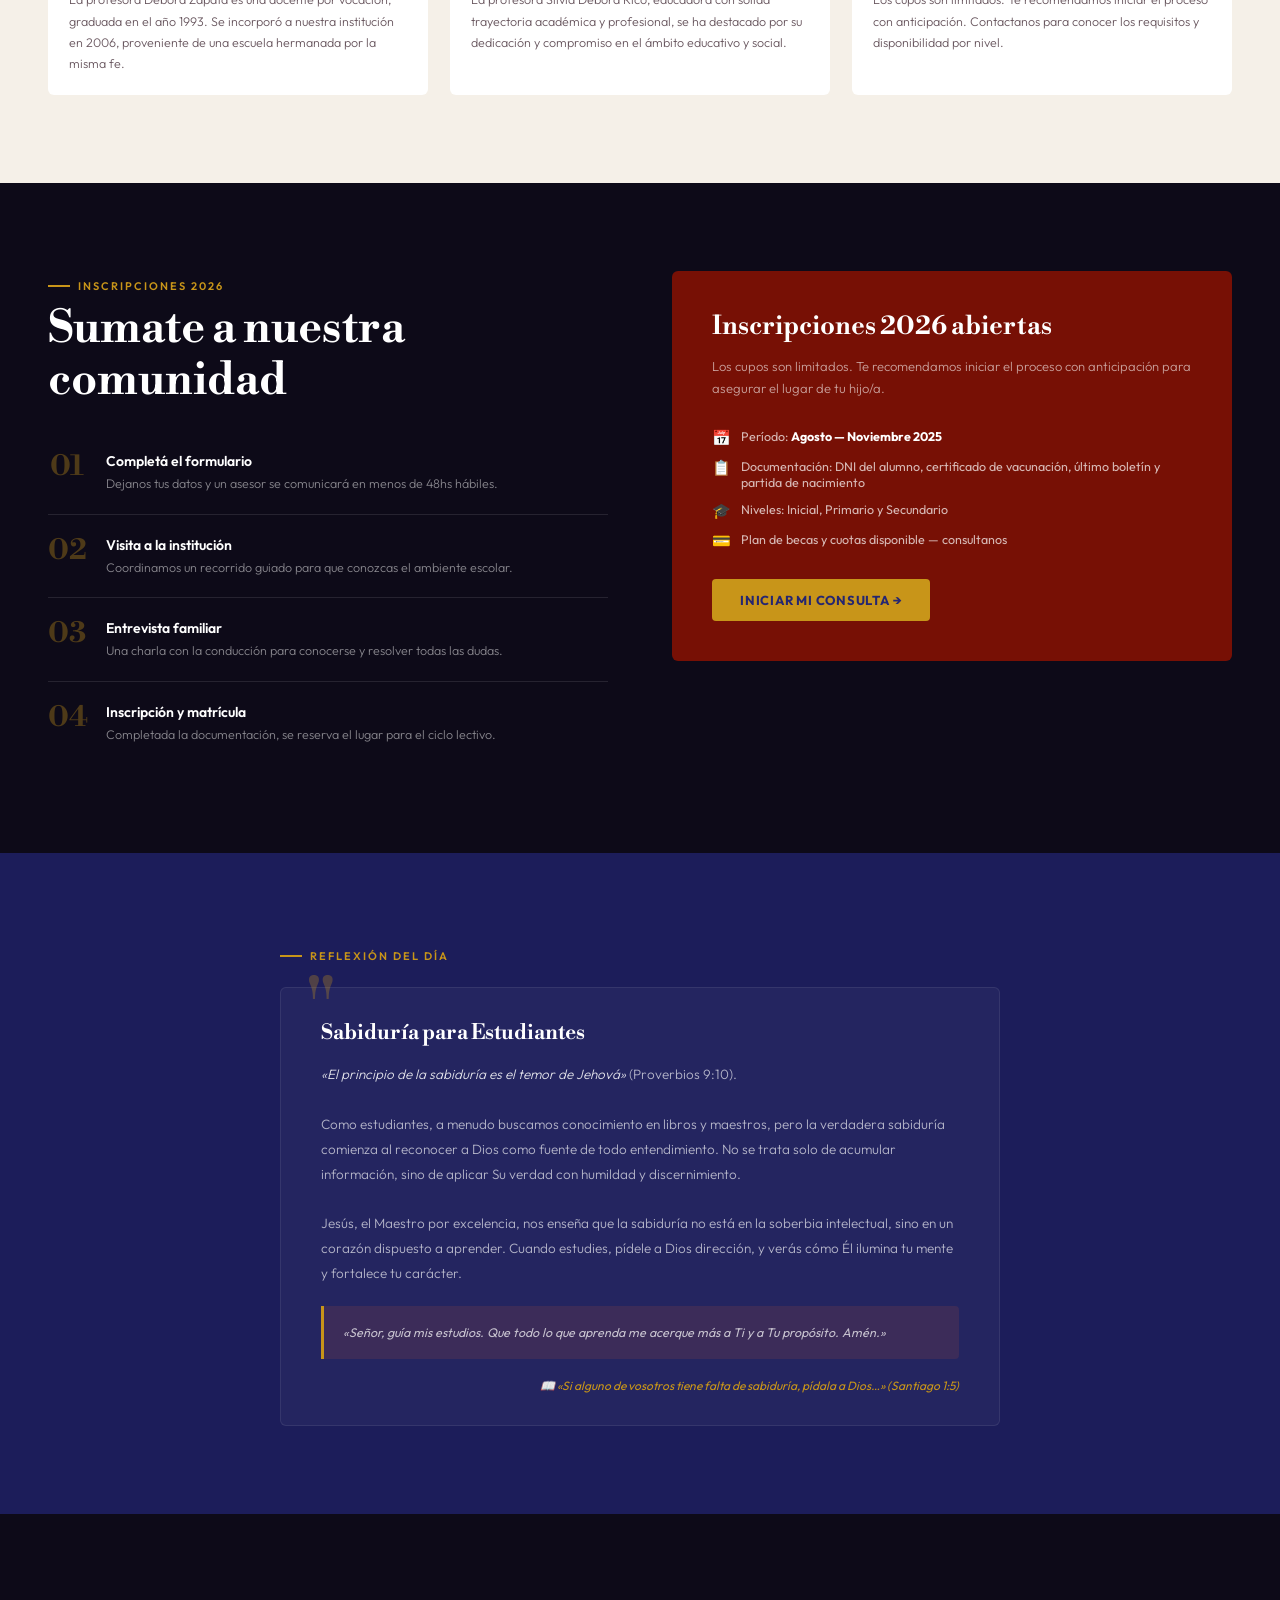
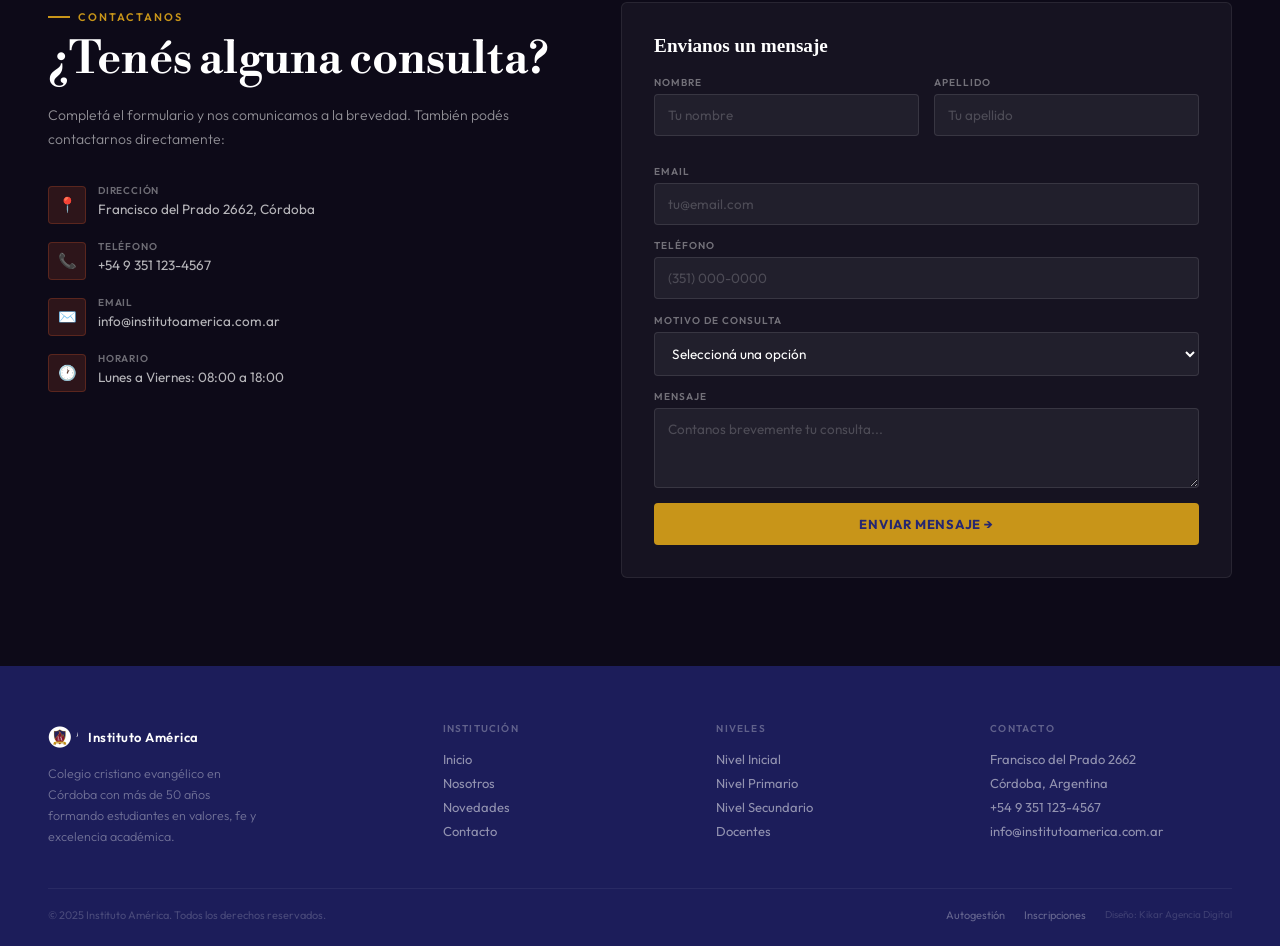
==== commit d0077a80: "todas las fotos COD actualizadas" ====
--- a/index.html
+++ b/index.html
@@ -105,7 +105,7 @@
 <section class="section">
   <div class="nosotros-grid">
     <div class="nosotros-img-wrap reveal">
-      <img src="img/foto-general-1.jpg" alt="Patio Instituto América">
+      <img src="img/COD1.png" alt="Instituto América">
       <div class="accent-box">
         <div class="accent-num">50</div>
         <div class="accent-lbl">Años<br>educando</div>
@@ -190,9 +190,9 @@
            style="position:absolute;inset:0;width:100%;height:100%;object-fit:cover;clip-path:polygon(0 0,100% 0,100% 0,0 0);transition:clip-path .65s cubic-bezier(.33,1,.68,1)">
       <img src="img/foto-secundario.jpg" alt="Nivel Secundario" class="slider-img" data-index="2"
            style="position:absolute;inset:0;width:100%;height:100%;object-fit:cover;clip-path:polygon(0 0,100% 0,100% 0,0 0);transition:clip-path .65s cubic-bezier(.33,1,.68,1)">
-      <img src="img/foto-general-2.jpg" alt="Vida Escolar" class="slider-img" data-index="3"
+      <img src="img/COD7.png" alt="Vida Escolar" class="slider-img" data-index="3"
            style="position:absolute;inset:0;width:100%;height:100%;object-fit:cover;clip-path:polygon(0 0,100% 0,100% 0,0 0);transition:clip-path .65s cubic-bezier(.33,1,.68,1)">
-      <img src="img/foto-general-1.jpg" alt="Nosotros" class="slider-img" data-index="4"
+      <img src="img/COD5.png" alt="Nosotros" class="slider-img" data-index="4"
            style="position:absolute;inset:0;width:100%;height:100%;object-fit:cover;clip-path:polygon(0 0,100% 0,100% 0,0 0);transition:clip-path .65s cubic-bezier(.33,1,.68,1)">
     </div>
   </div>
@@ -312,7 +312,7 @@
       <a href="contacto.html" class="btn-primary" style="background:var(--azul)">Consultá por esta actividad →</a>
     </div>
     <div class="reveal d1" style="position:relative">
-      <img src="img/foto-general-3.jpg" alt="Natación Instituto América" style="width:100%;border-radius:6px;object-fit:cover;aspect-ratio:4/3">
+      <img src="img/CODPIL1.png" alt="Natación Instituto América" style="width:100%;border-radius:6px;object-fit:cover;aspect-ratio:4/3">
       <div style="position:absolute;bottom:-16px;right:-16px;background:var(--azul);color:#fff;padding:1.2rem 1.6rem;border-radius:4px;text-align:center;box-shadow:0 8px 24px rgba(37,38,113,.3)">
         <div style="font-family:'Libre Bodoni','Georgia',serif;font-size:2rem;font-weight:700;color:var(--dorado);line-height:1">2</div>
         <div style="font-size:10px;font-weight:600;letter-spacing:.1em;text-transform:uppercase;opacity:.8;margin-top:3px">veces por semana</div>
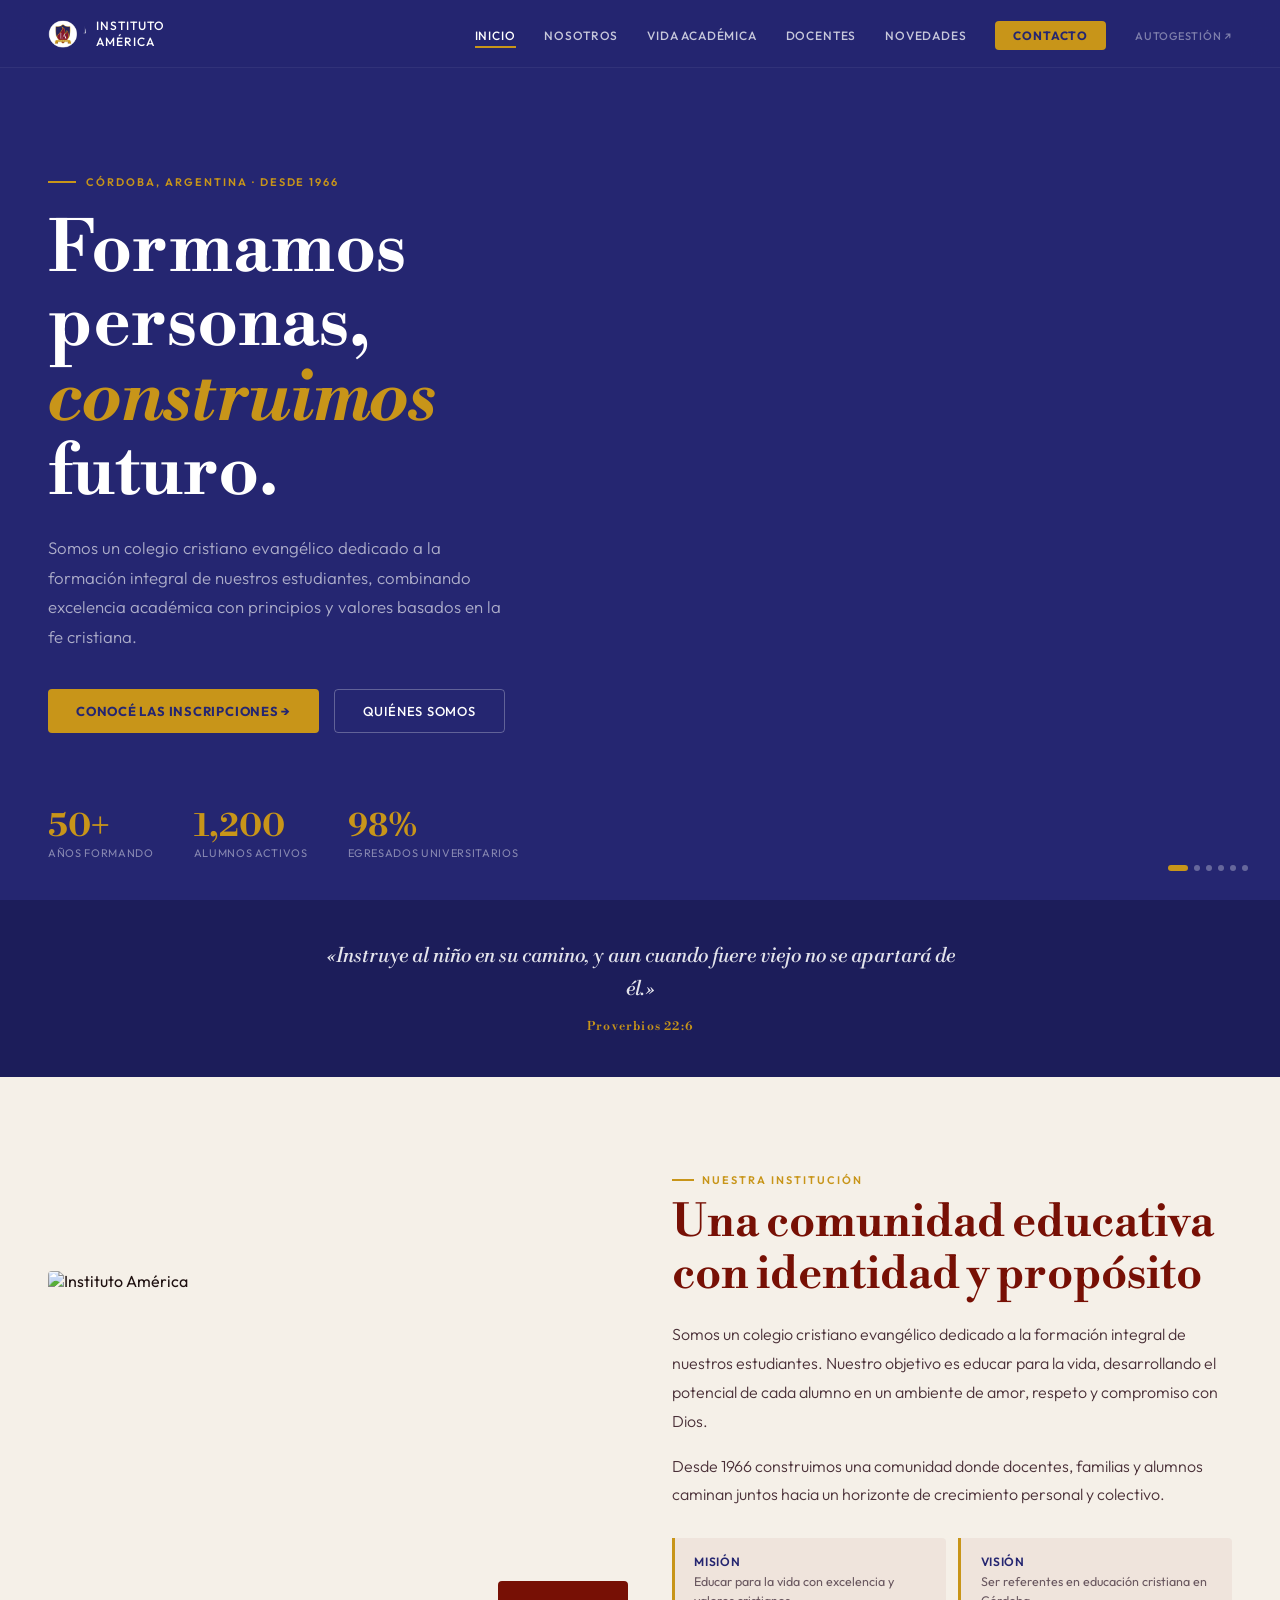
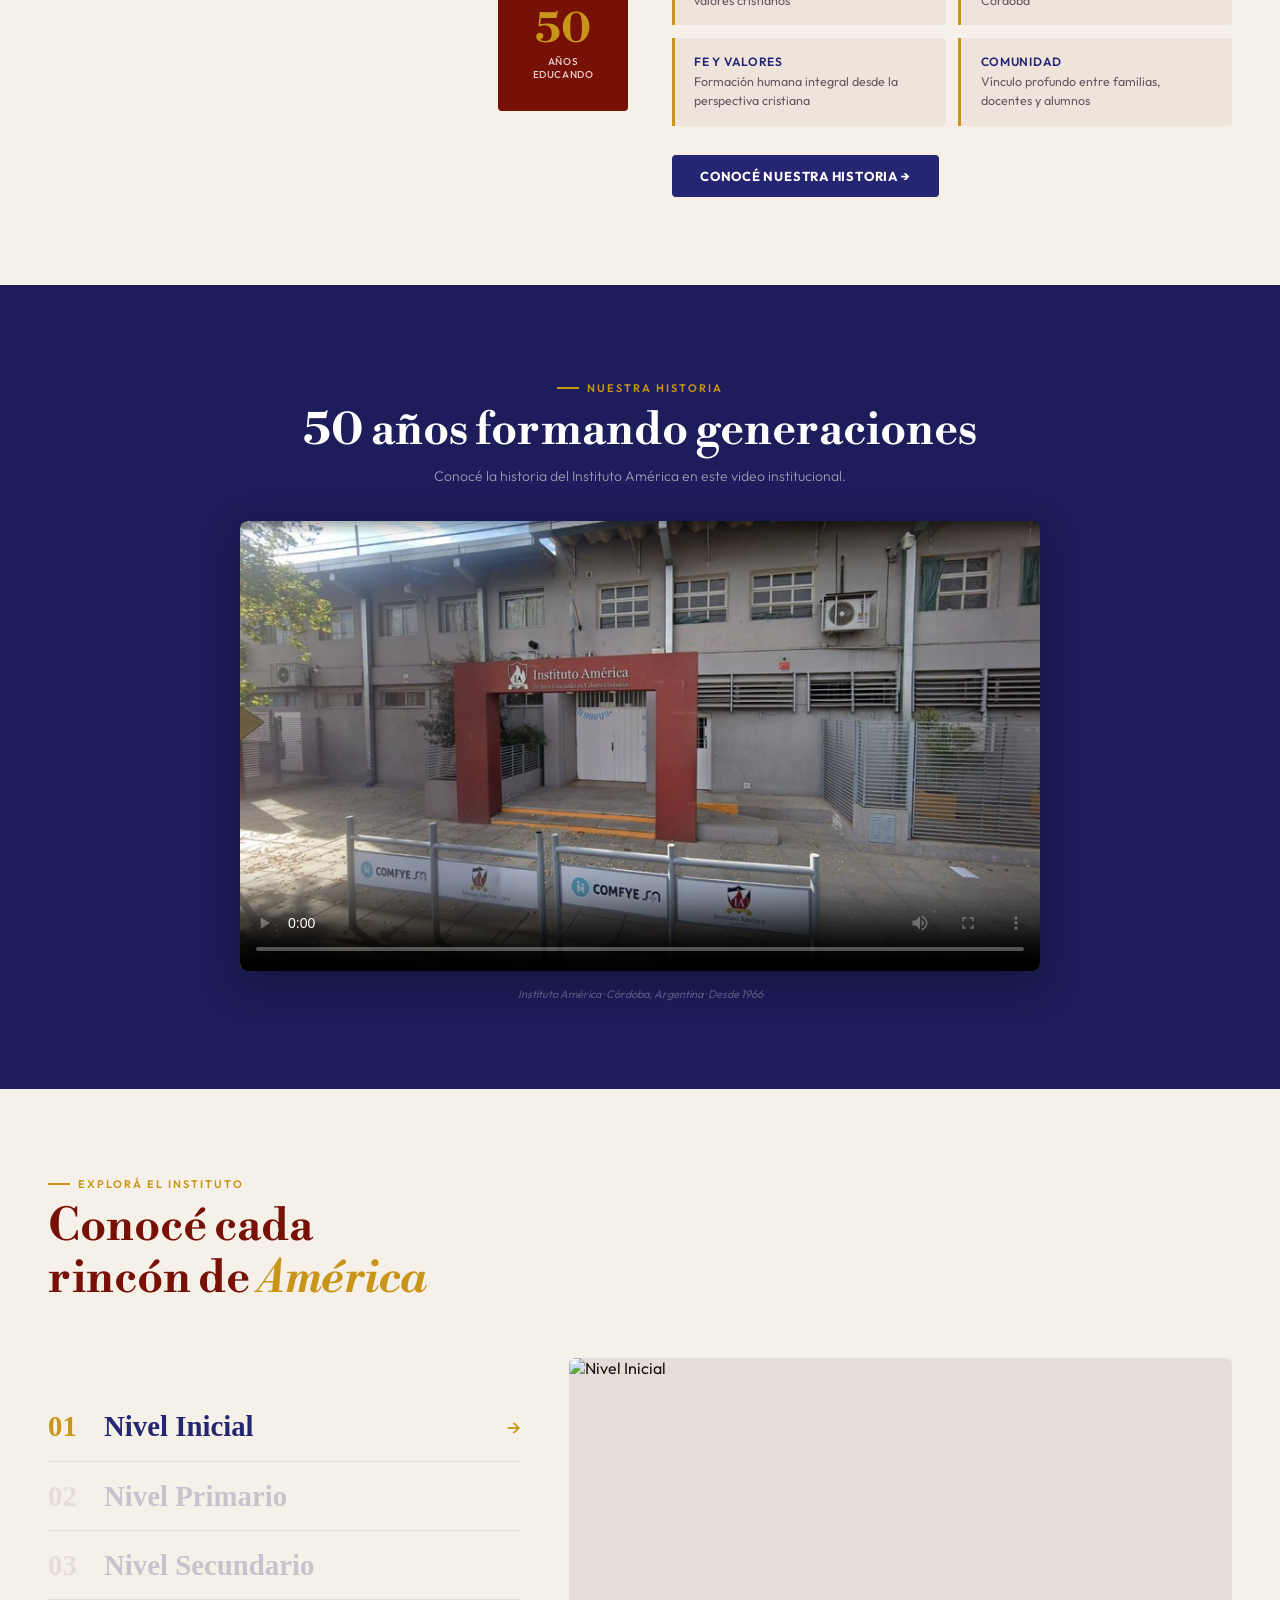
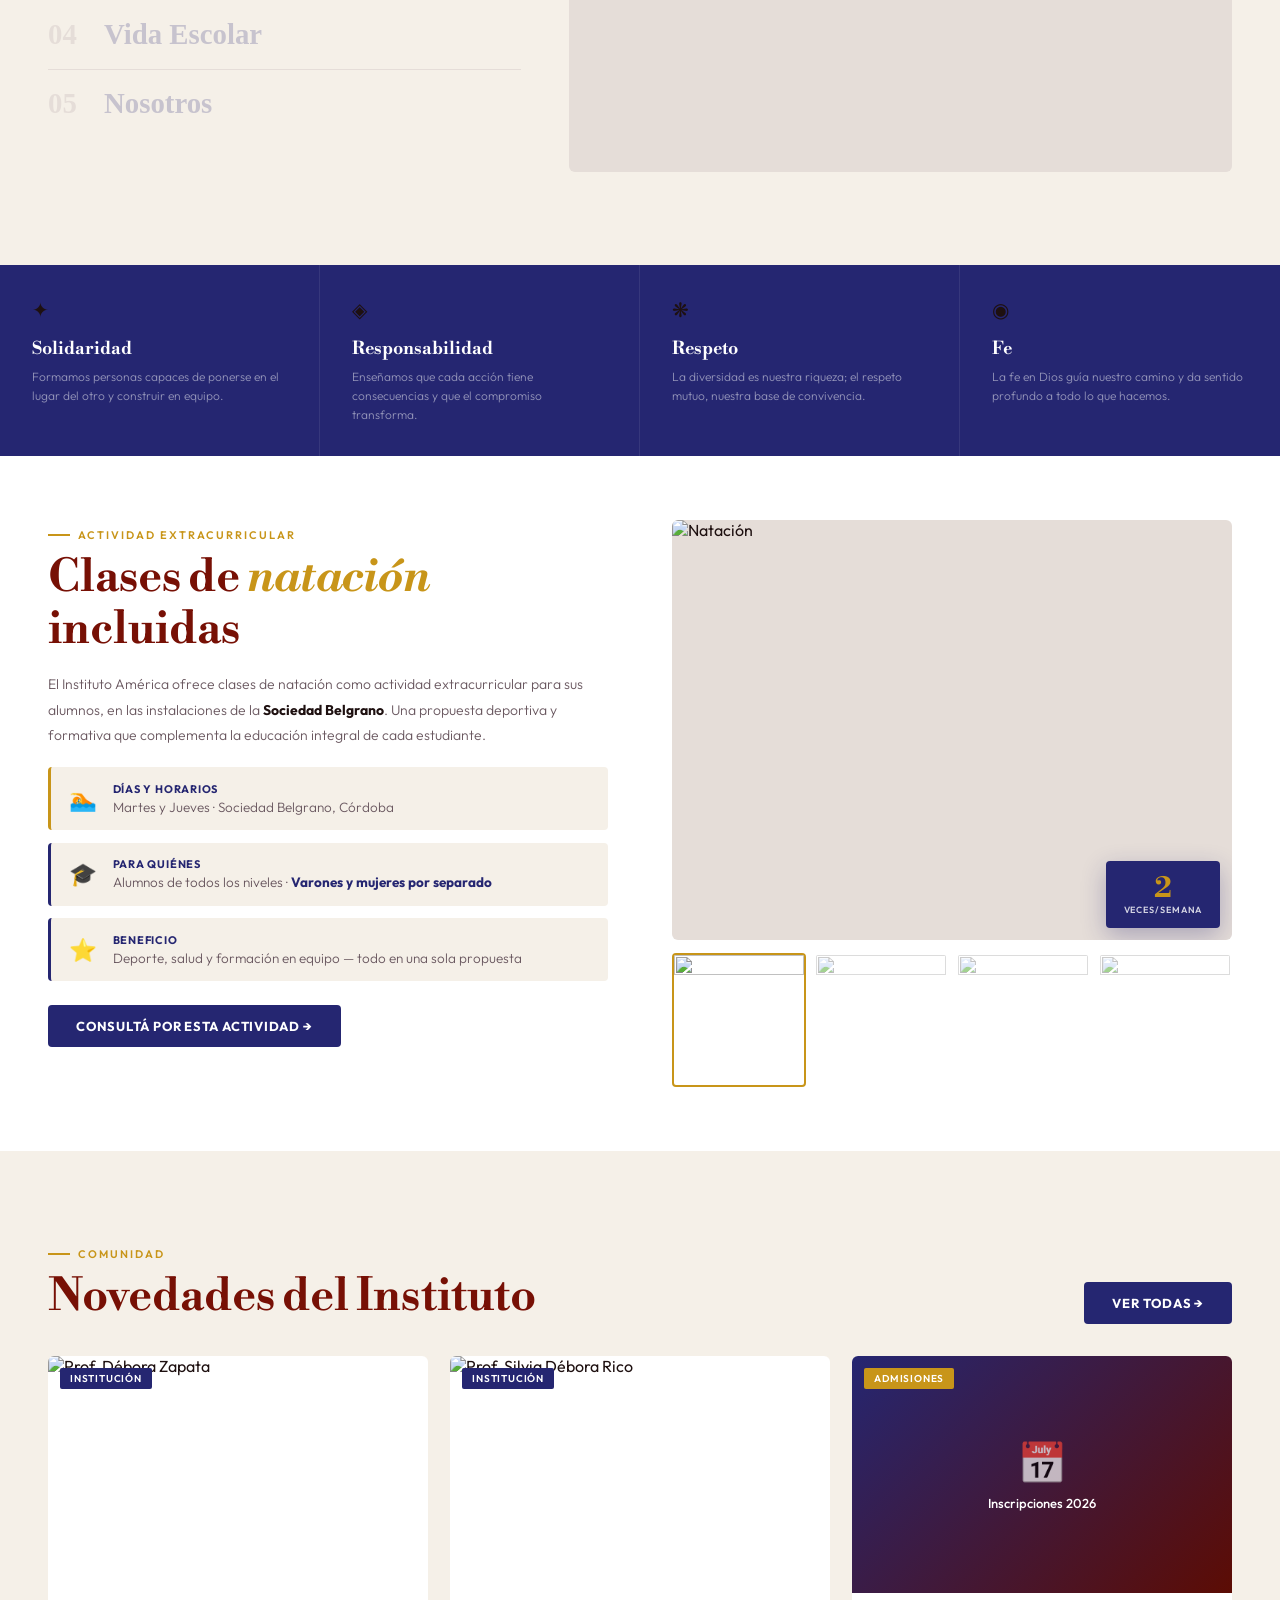
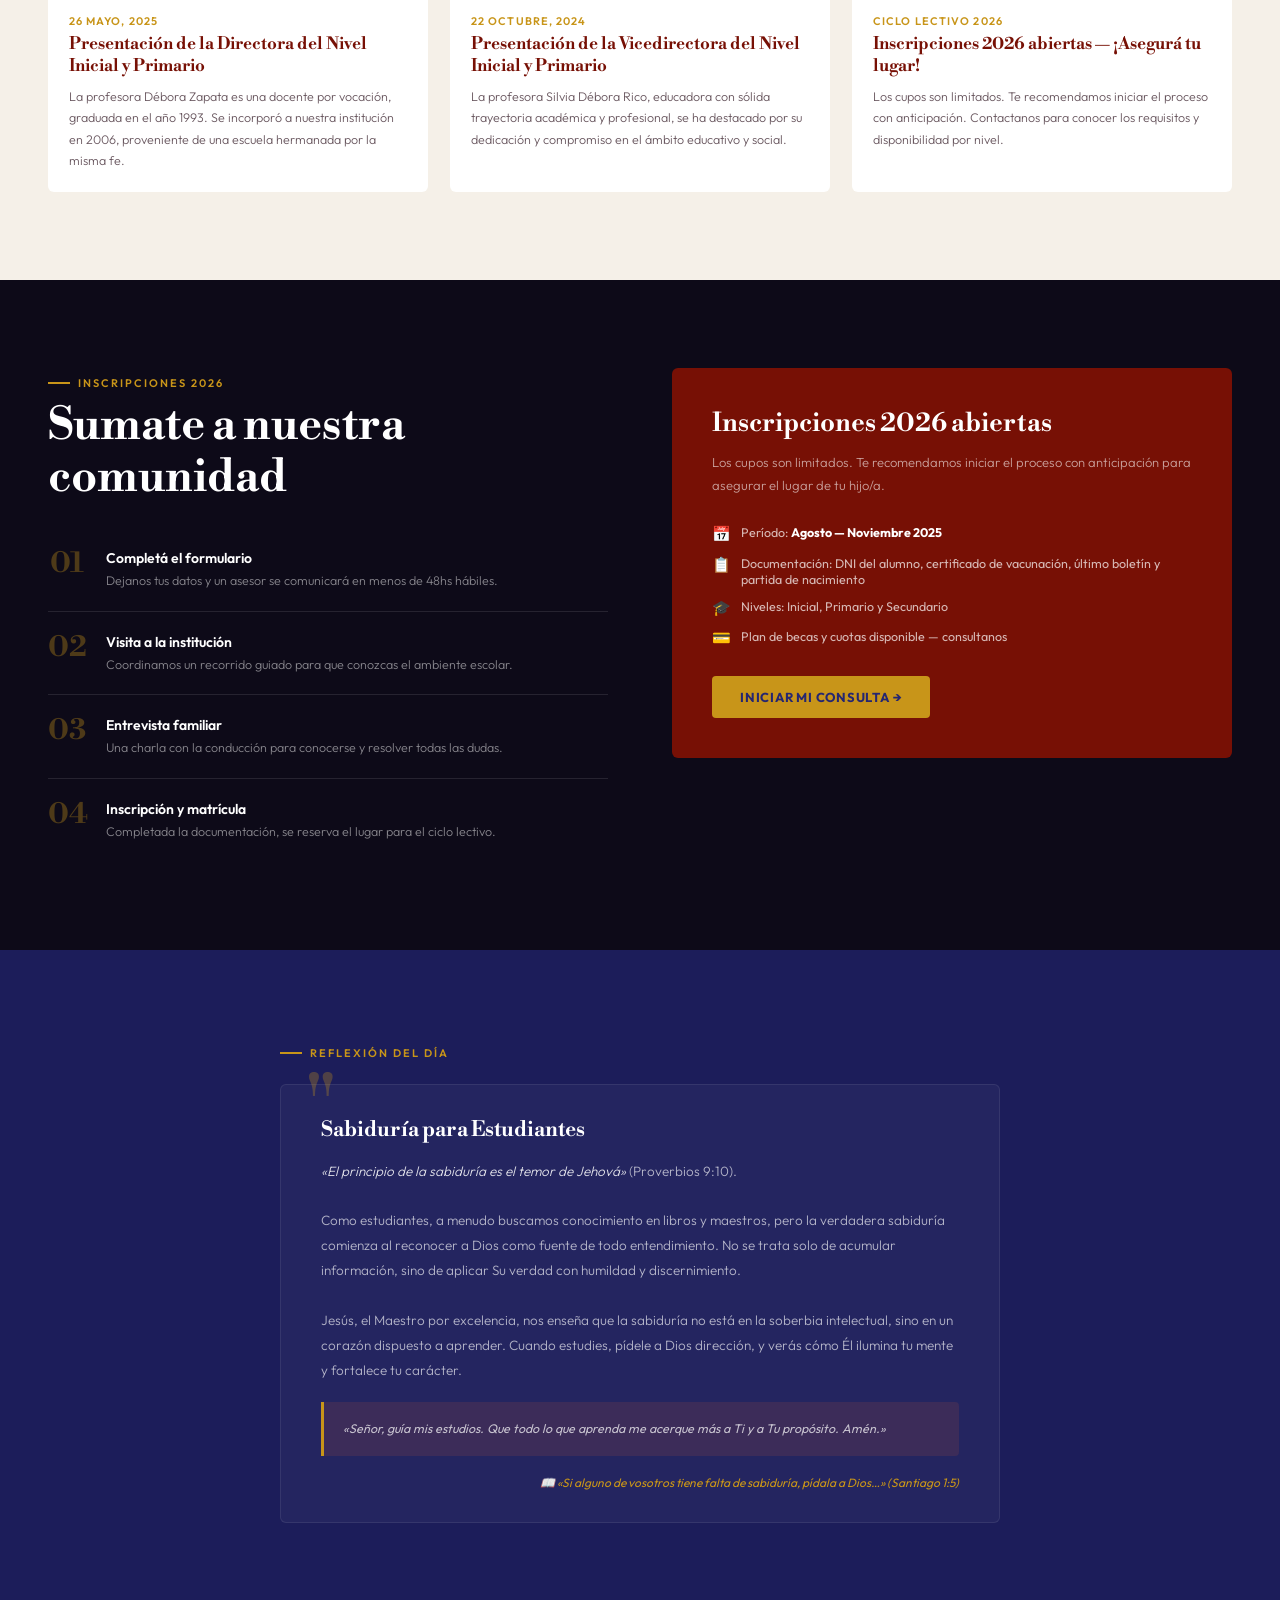
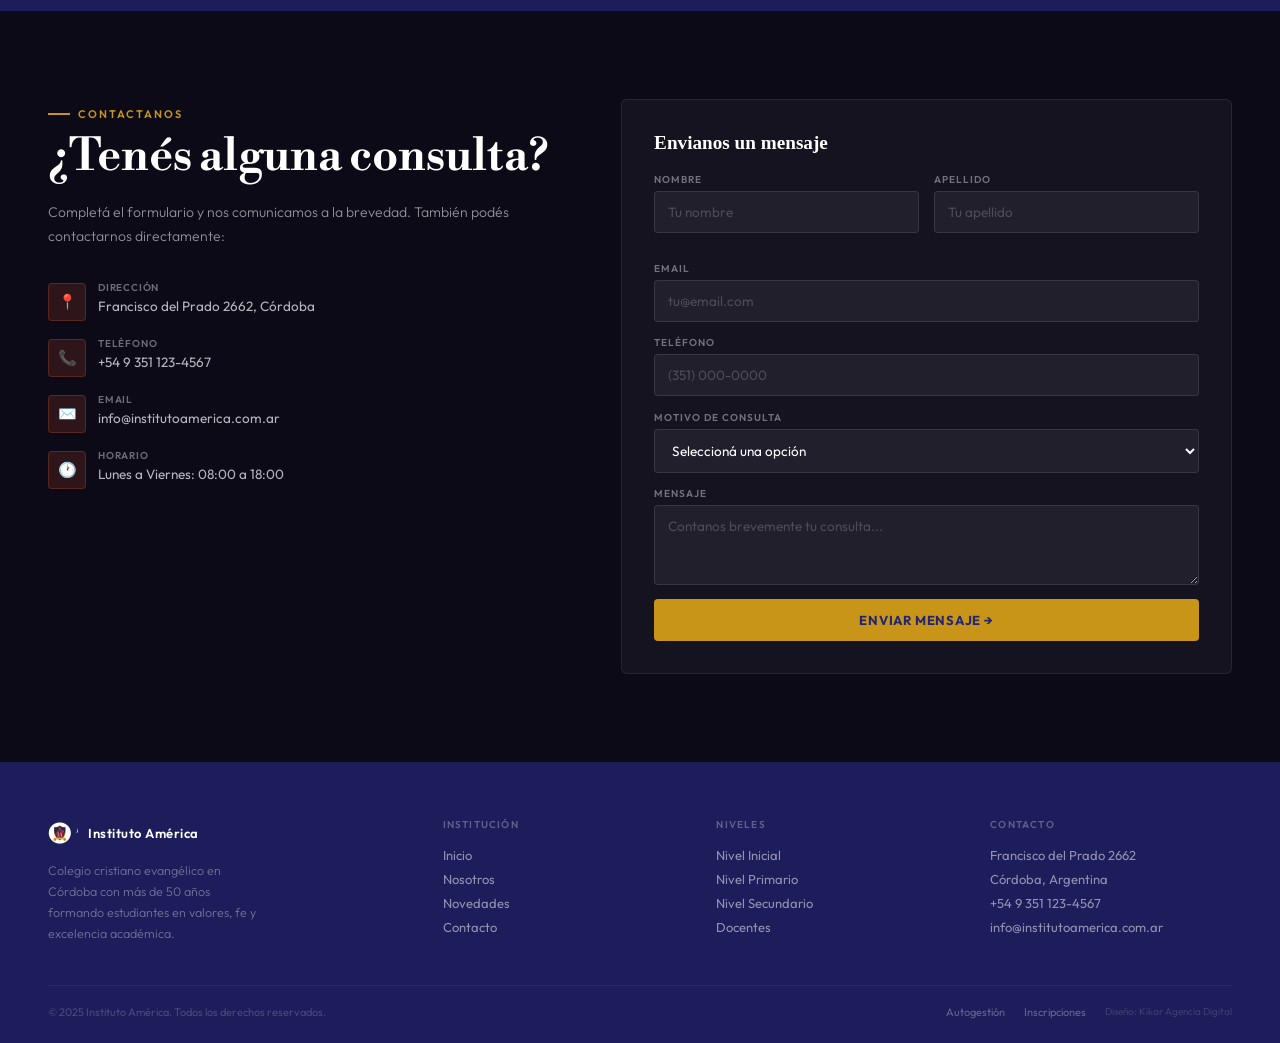
==== commit bffded0b: "v9 novedades, natacion galeria, fixes" ====
--- a/index.html
+++ b/index.html
@@ -56,7 +56,7 @@
     <div class="hero-slides" id="heroSlides">
       <div class="hero-slide active" style="background-image:url('img/COD4.png')"></div>
       <div class="hero-slide" style="background-image:url('img/COD3.png')"></div>
-      <div class="hero-slide" style="background-image:url('img/COD10.png')"></div>
+      <div class="hero-slide" style="background-image:url('img/COD11.png')"></div>
       <div class="hero-slide" style="background-image:url('img/COD7.png')"></div>
       <div class="hero-slide" style="background-image:url('img/COD5.png')"></div>
       <div class="hero-slide" style="background-image:url('img/CODPIL1.png')"></div>
@@ -184,60 +184,23 @@
     </div>
     <!-- IMAGES -->
     <div style="position:relative;aspect-ratio:16/10;border-radius:6px;overflow:hidden;background:var(--gris-l)">
-      <img src="img/foto-inicial.jpg" alt="Nivel Inicial" class="slider-img active" data-index="0"
+      <img src="img/COD2.png" alt="Nivel Inicial" class="slider-img active" data-index="0"
            style="position:absolute;inset:0;width:100%;height:100%;object-fit:cover;clip-path:polygon(0 0,100% 0,100% 100%,0 100%);transition:clip-path .65s cubic-bezier(.33,1,.68,1)">
-      <img src="img/foto-primario.jpg" alt="Nivel Primario" class="slider-img" data-index="1"
+      <img src="img/COD10.png" alt="Nivel Primario" class="slider-img" data-index="1"
            style="position:absolute;inset:0;width:100%;height:100%;object-fit:cover;clip-path:polygon(0 0,100% 0,100% 0,0 0);transition:clip-path .65s cubic-bezier(.33,1,.68,1)">
-      <img src="img/foto-secundario.jpg" alt="Nivel Secundario" class="slider-img" data-index="2"
+      <img src="img/COD3.png" alt="Nivel Secundario" class="slider-img" data-index="2"
            style="position:absolute;inset:0;width:100%;height:100%;object-fit:cover;clip-path:polygon(0 0,100% 0,100% 0,0 0);transition:clip-path .65s cubic-bezier(.33,1,.68,1)">
       <img src="img/COD7.png" alt="Vida Escolar" class="slider-img" data-index="3"
            style="position:absolute;inset:0;width:100%;height:100%;object-fit:cover;clip-path:polygon(0 0,100% 0,100% 0,0 0);transition:clip-path .65s cubic-bezier(.33,1,.68,1)">
-      <img src="img/COD5.png" alt="Nosotros" class="slider-img" data-index="4"
+      <img src="img/COD11.png" alt="Nosotros" class="slider-img" data-index="4"
            style="position:absolute;inset:0;width:100%;height:100%;object-fit:cover;clip-path:polygon(0 0,100% 0,100% 0,0 0);transition:clip-path .65s cubic-bezier(.33,1,.68,1)">
     </div>
   </div>
 </section>
 
 <!-- NIVELES -->
-<!-- NATACIÓN DIFERENCIAL -->
-<section class="section" style="background:#fff;padding:4rem 3rem">
-  <div style="display:grid;grid-template-columns:1fr 1fr;gap:3.5rem;align-items:center" class="natacion-grid">
-    <div class="reveal">
-      <div class="section-tag">Actividades extracurriculares</div>
-      <h2 class="section-title" style="margin-bottom:1rem">Clases de natación<br>incluidas</h2>
-      <p style="font-size:14px;line-height:1.85;color:var(--gris);font-weight:300;margin-bottom:1rem">Un diferencial que hace la diferencia. Nuestros alumnos tienen acceso a <strong style="color:var(--azul)">clases de natación los martes y jueves</strong> en la Sociedad Belgrano, como parte de su formación integral.</p>
-      <p style="font-size:14px;line-height:1.85;color:var(--gris);font-weight:300;margin-bottom:1.5rem">Creemos que el deporte, el trabajo en equipo y el cuidado del cuerpo son parte esencial del desarrollo de cada alumno — al igual que la formación académica y espiritual.</p>
-      <div style="display:grid;grid-template-columns:1fr 1fr;gap:.8rem;margin-bottom:1.8rem">
-        <div style="padding:1rem 1.2rem;border-left:3px solid var(--dorado);background:rgba(37,38,113,.04);border-radius:0 4px 4px 0">
-          <div style="font-size:11px;font-weight:600;color:var(--azul);text-transform:uppercase;letter-spacing:.07em;margin-bottom:3px">Días</div>
-          <div style="font-size:14px;color:var(--gris)">Martes y Jueves</div>
-        </div>
-        <div style="padding:1rem 1.2rem;border-left:3px solid var(--dorado);background:rgba(37,38,113,.04);border-radius:0 4px 4px 0">
-          <div style="font-size:11px;font-weight:600;color:var(--azul);text-transform:uppercase;letter-spacing:.07em;margin-bottom:3px">Lugar</div>
-          <div style="font-size:14px;color:var(--gris)">Sociedad Belgrano</div>
-        </div>
-        <div style="padding:1rem 1.2rem;border-left:3px solid var(--dorado);background:rgba(37,38,113,.04);border-radius:0 4px 4px 0">
-          <div style="font-size:11px;font-weight:600;color:var(--azul);text-transform:uppercase;letter-spacing:.07em;margin-bottom:3px">Niveles</div>
-          <div style="font-size:14px;color:var(--gris)">Inicial · Primario · Secundario</div>
-        </div>
-        <div style="padding:1rem 1.2rem;border-left:3px solid var(--dorado);background:rgba(37,38,113,.04);border-radius:0 4px 4px 0">
-          <div style="font-size:11px;font-weight:600;color:var(--azul);text-transform:uppercase;letter-spacing:.07em;margin-bottom:3px">Incluido en</div>
-          <div style="font-size:14px;color:var(--gris)">La propuesta educativa</div>
-        </div>
-      </div>
-      <a href="contacto.html" class="btn-primary btn-bordo">Consultá sobre inscripciones →</a>
-    </div>
-    <div class="reveal d1" style="position:relative">
-      <img src="img/CODPIL1.png" alt="Natación Instituto América" style="width:100%;border-radius:6px;object-fit:cover;aspect-ratio:4/3">
-      <div style="position:absolute;bottom:-16px;right:-16px;width:120px;height:120px;background:var(--azul);border-radius:6px;display:flex;flex-direction:column;align-items:center;justify-content:center;color:#fff;text-align:center;padding:.8rem">
-        <div style="font-size:2.2rem">🏊</div>
-        <div style="font-size:10px;font-weight:600;letter-spacing:.06em;text-transform:uppercase;margin-top:4px;color:var(--dorado);line-height:1.3">2 veces<br>por semana</div>
-      </div>
-    </div>
-  </div>
-</section>
-
-<section class="section section-dark" id="niveles">
+
+<section class="section section-dark desktop-hidden" id="niveles">
   <div class="section-tag" style="color:var(--dorado)">Oferta educativa</div>
   <h2 class="section-title section-title-light" style="margin-bottom:.4rem">Tres niveles,<br>un mismo camino</h2>
   <div class="niveles-grid">
@@ -281,7 +244,7 @@
 
 <!-- DIFERENCIAL NATACIÓN -->
 <section class="section" style="background:#fff;padding:4rem 3rem">
-  <div style="display:grid;grid-template-columns:1fr 1fr;gap:4rem;align-items:center" class="natacion-grid">
+  <div style="display:grid;grid-template-columns:1fr 1fr;gap:4rem;align-items:start" class="natacion-grid">
     <div class="reveal">
       <div class="section-tag">Actividad extracurricular</div>
       <h2 class="section-title" style="margin-bottom:1rem">Clases de <em style="font-style:italic;color:var(--dorado)">natación</em><br>incluidas</h2>
@@ -298,7 +261,7 @@
           <span style="font-size:1.4rem">🎓</span>
           <div>
             <div style="font-size:11px;font-weight:700;color:var(--azul);text-transform:uppercase;letter-spacing:.07em;margin-bottom:2px">Para quiénes</div>
-            <div style="font-size:13.5px;color:var(--gris);font-weight:300">Alumnos de todos los niveles del Instituto</div>
+            <div style="font-size:13.5px;color:var(--gris);font-weight:300">Alumnos de todos los niveles · <strong style="color:var(--azul)">Varones y mujeres por separado</strong></div>
           </div>
         </div>
         <div style="display:flex;align-items:center;gap:1rem;padding:.9rem 1.1rem;background:var(--crema);border-radius:4px;border-left:3px solid var(--azul)">
@@ -309,13 +272,24 @@
           </div>
         </div>
       </div>
-      <a href="contacto.html" class="btn-primary" style="background:var(--azul)">Consultá por esta actividad →</a>
-    </div>
-    <div class="reveal d1" style="position:relative">
-      <img src="img/CODPIL1.png" alt="Natación Instituto América" style="width:100%;border-radius:6px;object-fit:cover;aspect-ratio:4/3">
-      <div style="position:absolute;bottom:-16px;right:-16px;background:var(--azul);color:#fff;padding:1.2rem 1.6rem;border-radius:4px;text-align:center;box-shadow:0 8px 24px rgba(37,38,113,.3)">
-        <div style="font-family:'Libre Bodoni','Georgia',serif;font-size:2rem;font-weight:700;color:var(--dorado);line-height:1">2</div>
-        <div style="font-size:10px;font-weight:600;letter-spacing:.1em;text-transform:uppercase;opacity:.8;margin-top:3px">veces por semana</div>
+      <a href="contacto.html" class="btn-primary" style="background:var(--azul);color:#fff">Consultá por esta actividad →</a>
+    </div>
+    <!-- GALERÍA NATACIÓN con animación -->
+    <div class="reveal d1">
+      <div class="natacion-gallery">
+        <div class="natacion-main">
+          <img src="img/CODPIL1.png" alt="Natación" id="nataMain" style="width:100%;height:100%;object-fit:cover;border-radius:6px;transition:opacity .4s ease">
+          <div style="position:absolute;bottom:12px;right:12px;background:var(--azul);color:#fff;padding:.8rem 1.1rem;border-radius:4px;text-align:center;box-shadow:0 8px 24px rgba(37,38,113,.3)">
+            <div style="font-family:'Libre Bodoni','Georgia',serif;font-size:1.8rem;font-weight:700;color:var(--dorado);line-height:1">2</div>
+            <div style="font-size:9px;font-weight:600;letter-spacing:.1em;text-transform:uppercase;opacity:.8;margin-top:2px">veces/semana</div>
+          </div>
+        </div>
+        <div class="natacion-thumbs">
+          <img src="img/CODPIL1.png" alt="" class="nata-thumb active" onclick="setNataImg(this,'img/CODPIL1.png')">
+          <img src="img/COD12.png" alt="" class="nata-thumb" onclick="setNataImg(this,'img/COD12.png')">
+          <img src="img/COD13.png" alt="" class="nata-thumb" onclick="setNataImg(this,'img/COD13.png')">
+          <img src="img/COD14.png" alt="" class="nata-thumb" onclick="setNataImg(this,'img/COD14.png')">
+        </div>
       </div>
     </div>
   </div>
@@ -489,6 +463,16 @@
 function toggleMenu(){document.getElementById('mobileMenu').classList.toggle('open')}
 var obs=new IntersectionObserver(function(e){e.forEach(function(x){if(x.isIntersecting){x.target.classList.add('visible');obs.unobserve(x.target)}})},{threshold:.1,rootMargin:'0px 0px -40px 0px'});
 document.querySelectorAll('.reveal').forEach(function(el){obs.observe(el)});
+
+// Natación gallery
+function setNataImg(thumb, src) {
+  var main = document.getElementById('nataMain');
+  if (!main) return;
+  main.style.opacity = '0';
+  setTimeout(function() { main.src = src; main.style.opacity = '1'; }, 200);
+  document.querySelectorAll('.nata-thumb').forEach(function(t) { t.classList.remove('active'); });
+  thumb.classList.add('active');
+}
 
 // Slideshow hover
 var sliderItems = document.querySelectorAll('.slider-item');
--- a/css/styles.css
+++ b/css/styles.css
@@ -448,7 +448,21 @@
 @keyframes fadeUp { from { opacity: 0; transform: translateY(28px); } to { opacity: 1; transform: translateY(0); } }
 @keyframes scaleIn { from { opacity: 0; transform: scale(.5); } to { opacity: 1; transform: scale(1); } }
 
-/* ─── HOVER SLIDESHOW ─────────────────────────────────── */
+/* ─── DESKTOP HIDDEN (niveles cards) ─────────────────── */
+.desktop-hidden { display: none; }
+@media (max-width: 768px) { .desktop-hidden { display: block; } }
+
+/* ─── NATACIÓN GALLERY ────────────────────────────────── */
+.natacion-gallery { display: flex; flex-direction: column; gap: .8rem; }
+.natacion-main { position: relative; aspect-ratio: 4/3; border-radius: 6px; overflow: hidden; background: var(--gris-l); }
+.natacion-thumbs { display: grid; grid-template-columns: repeat(4,1fr); gap: .5rem; }
+.nata-thumb {
+  width: 100%; aspect-ratio: 1; object-fit: cover; border-radius: 4px;
+  cursor: pointer; opacity: .55; border: 2px solid transparent;
+  transition: opacity .25s, border-color .25s;
+}
+.nata-thumb:hover { opacity: .85; }
+.nata-thumb.active { opacity: 1; border-color: var(--dorado); }
 .slider-wrap {
   display: grid;
   grid-template-columns: 1fr 1.3fr;
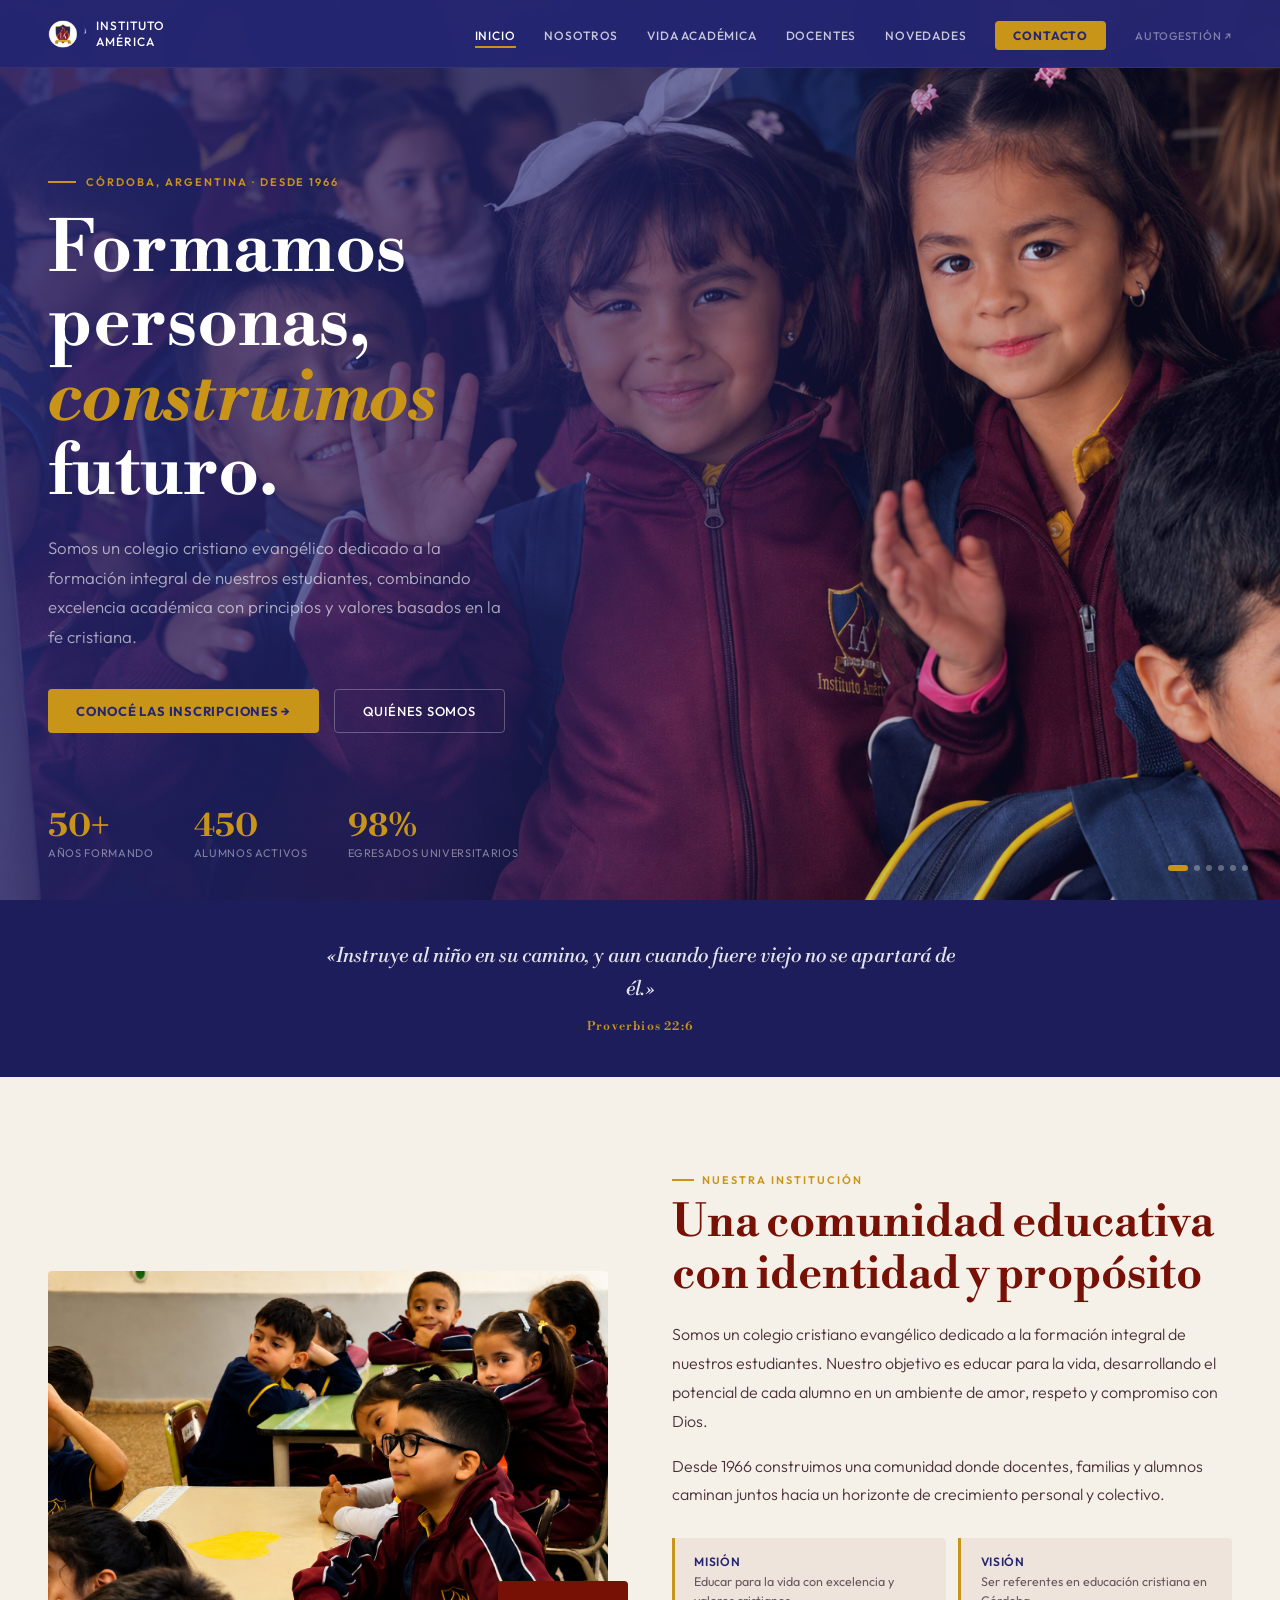
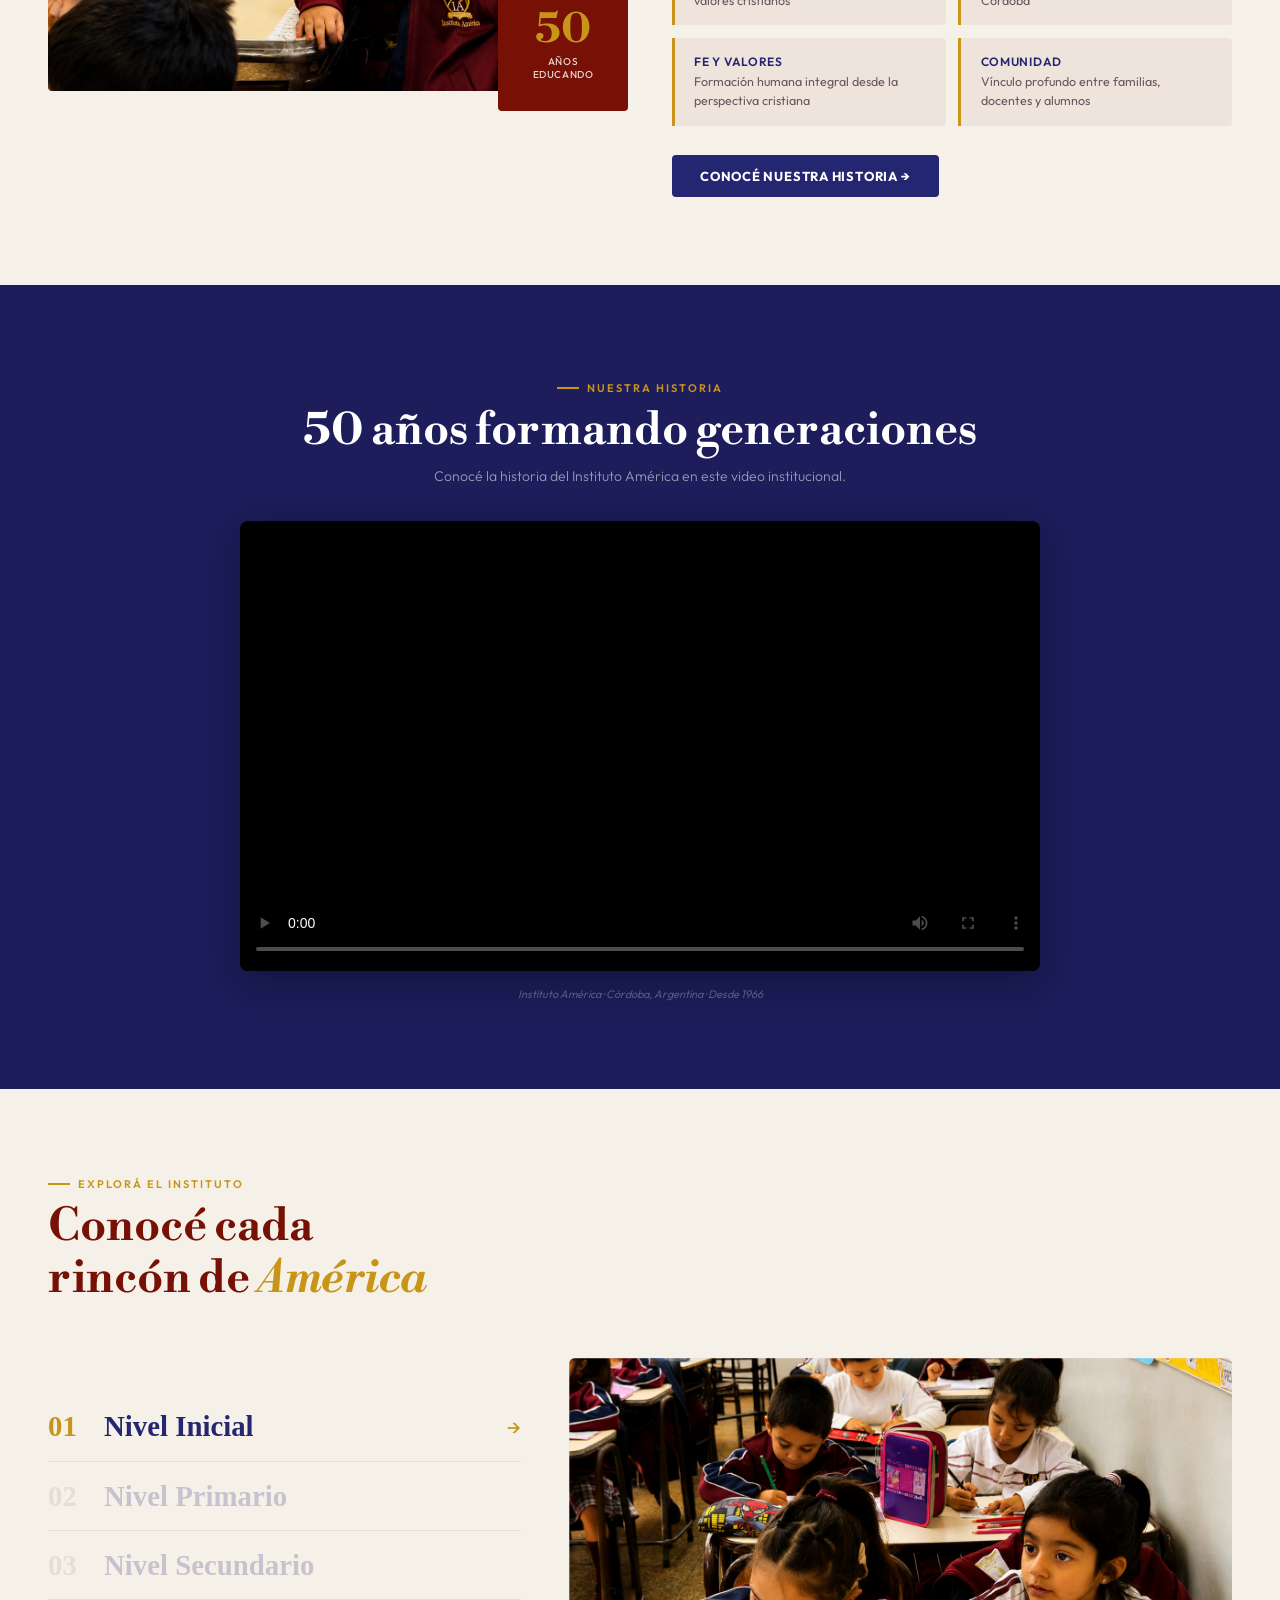
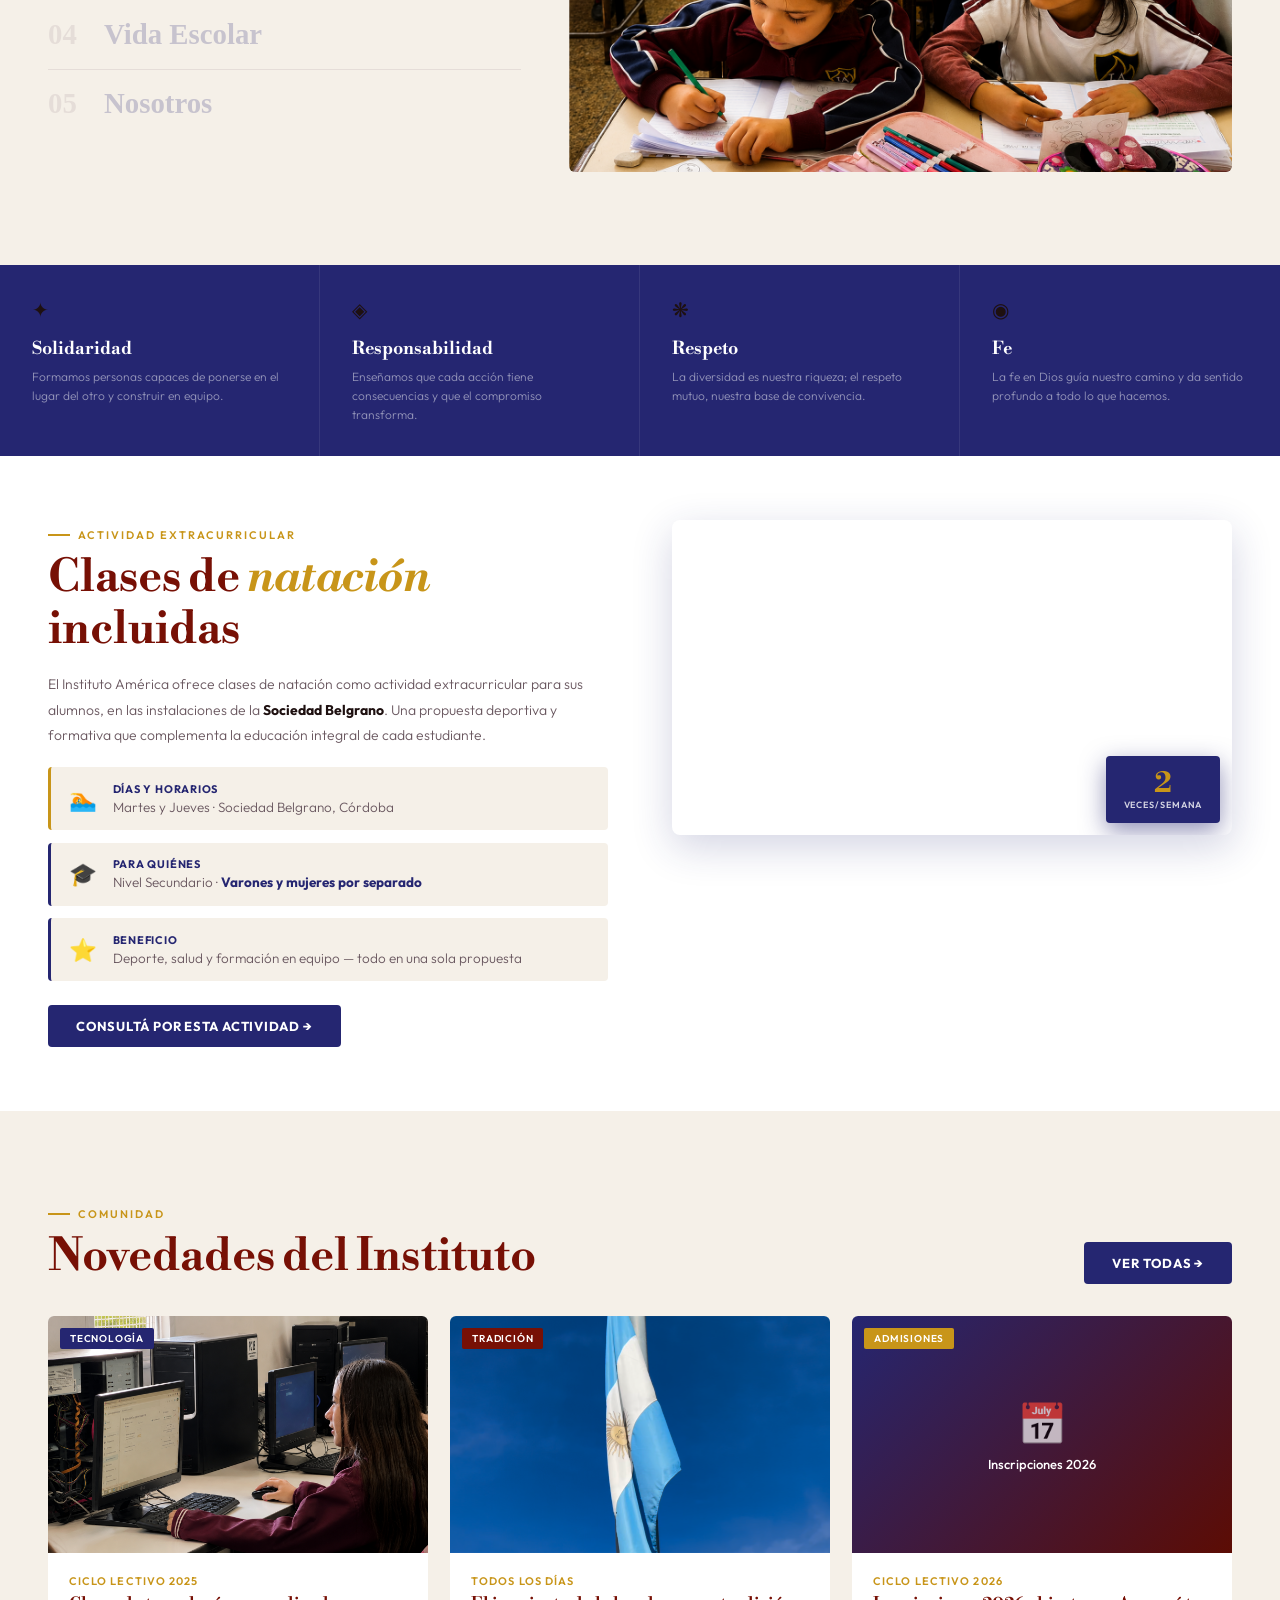
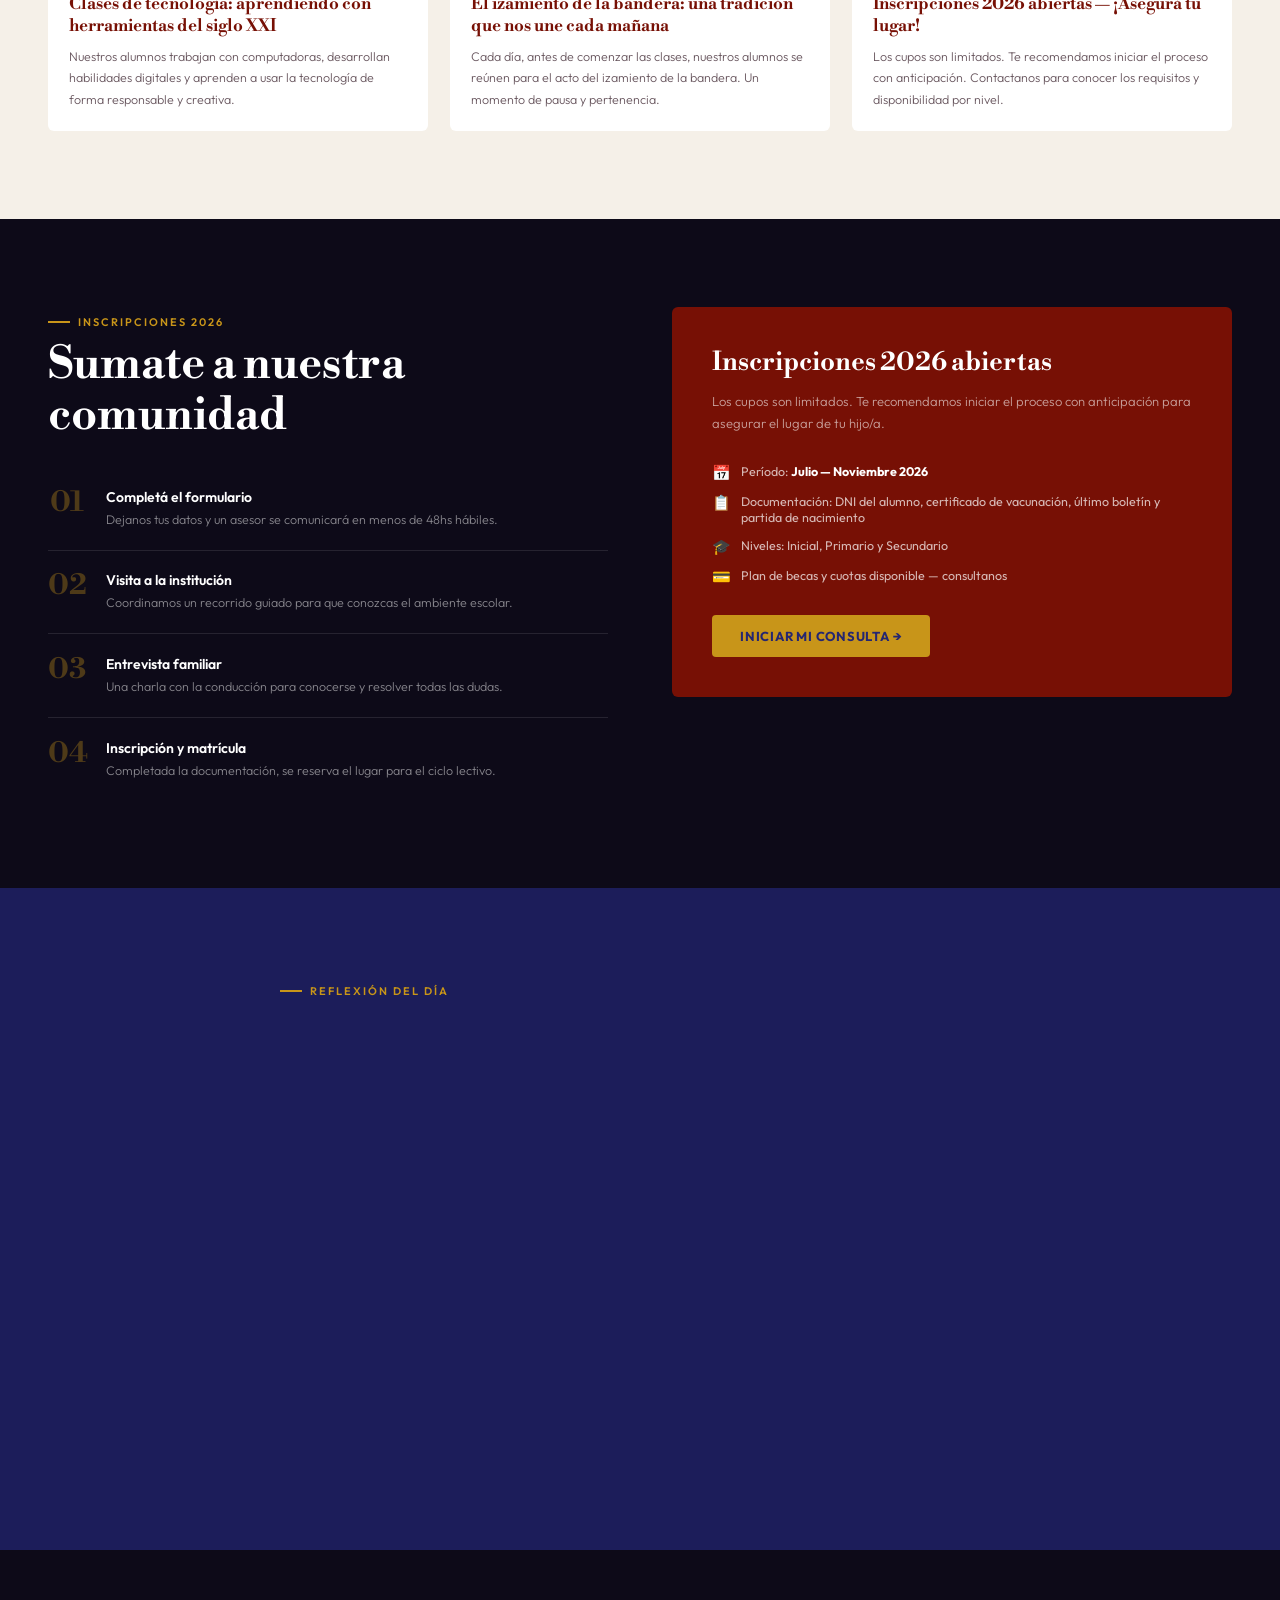
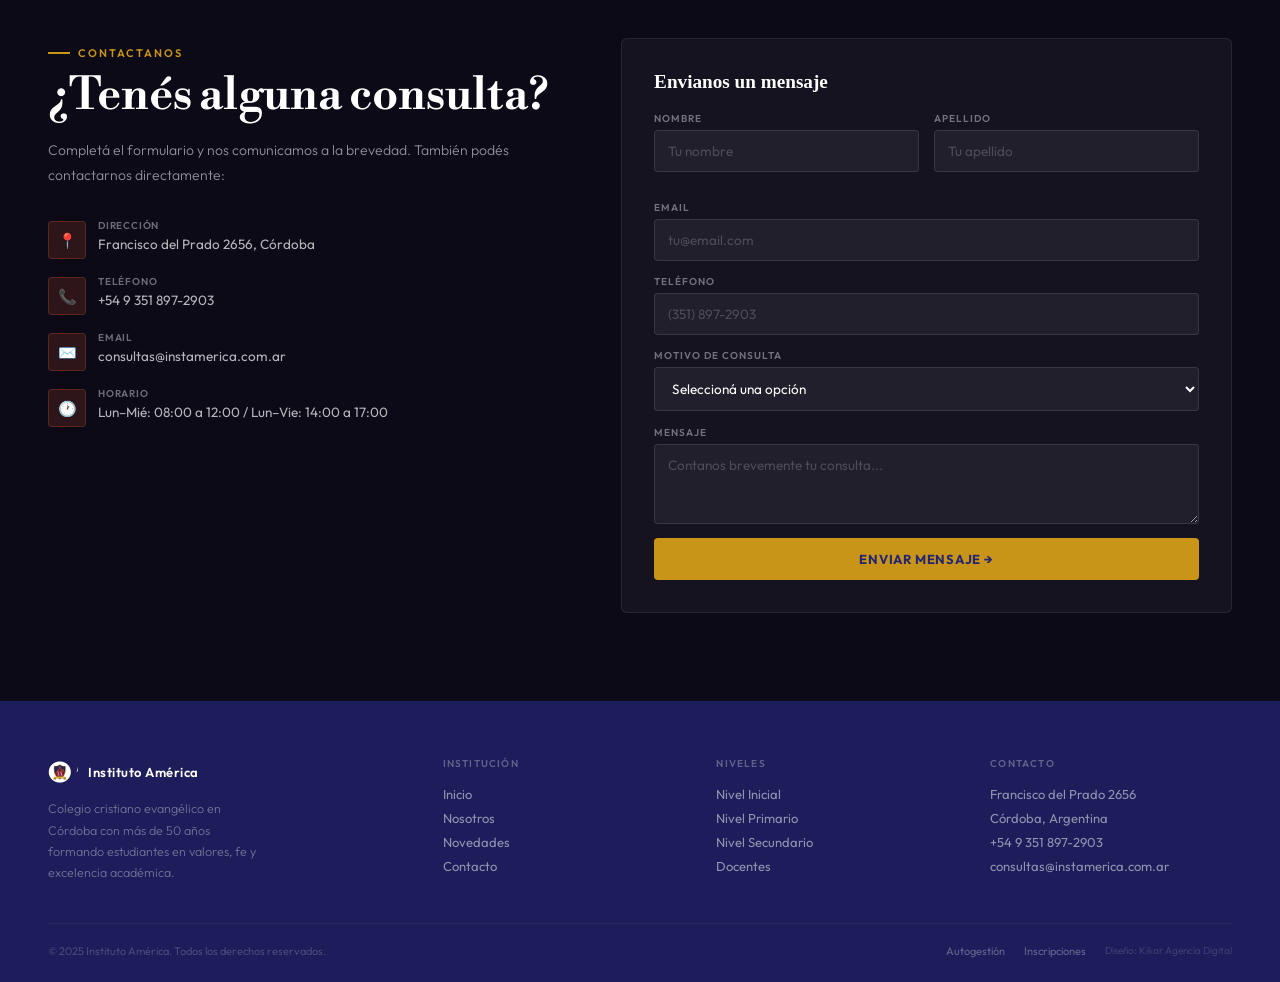
==== commit 3342fe5b: "v11b + fotos COD" ====
--- a/index.html
+++ b/index.html
@@ -79,7 +79,7 @@
   </div>
   <div class="hero-stats">
     <div><div class="stat-num">50+</div><div class="stat-label">Años formando</div></div>
-    <div><div class="stat-num">1,200</div><div class="stat-label">Alumnos activos</div></div>
+    <div><div class="stat-num">450</div><div class="stat-label">Alumnos activos</div></div>
     <div><div class="stat-num">98%</div><div class="stat-label">Egresados universitarios</div></div>
   </div>
   <!-- Indicadores del slideshow -->
@@ -192,7 +192,7 @@
            style="position:absolute;inset:0;width:100%;height:100%;object-fit:cover;clip-path:polygon(0 0,100% 0,100% 0,0 0);transition:clip-path .65s cubic-bezier(.33,1,.68,1)">
       <img src="img/COD7.png" alt="Vida Escolar" class="slider-img" data-index="3"
            style="position:absolute;inset:0;width:100%;height:100%;object-fit:cover;clip-path:polygon(0 0,100% 0,100% 0,0 0);transition:clip-path .65s cubic-bezier(.33,1,.68,1)">
-      <img src="img/COD11.png" alt="Nosotros" class="slider-img" data-index="4"
+      <img src="img/COD20.png" alt="Nosotros" class="slider-img" data-index="4"
            style="position:absolute;inset:0;width:100%;height:100%;object-fit:cover;clip-path:polygon(0 0,100% 0,100% 0,0 0);transition:clip-path .65s cubic-bezier(.33,1,.68,1)">
     </div>
   </div>
@@ -261,7 +261,7 @@
           <span style="font-size:1.4rem">🎓</span>
           <div>
             <div style="font-size:11px;font-weight:700;color:var(--azul);text-transform:uppercase;letter-spacing:.07em;margin-bottom:2px">Para quiénes</div>
-            <div style="font-size:13.5px;color:var(--gris);font-weight:300">Alumnos de todos los niveles · <strong style="color:var(--azul)">Varones y mujeres por separado</strong></div>
+            <div style="font-size:13.5px;color:var(--gris);font-weight:300">Nivel Secundario · <strong style="color:var(--azul)">Varones y mujeres por separado</strong></div>
           </div>
         </div>
         <div style="display:flex;align-items:center;gap:1rem;padding:.9rem 1.1rem;background:var(--crema);border-radius:4px;border-left:3px solid var(--azul)">
@@ -274,21 +274,24 @@
       </div>
       <a href="contacto.html" class="btn-primary" style="background:var(--azul);color:#fff">Consultá por esta actividad →</a>
     </div>
-    <!-- GALERÍA NATACIÓN con animación -->
+    <!-- VIDEO NATACIÓN -->
     <div class="reveal d1">
-      <div class="natacion-gallery">
-        <div class="natacion-main">
-          <img src="img/CODPIL1.png" alt="Natación" id="nataMain" style="width:100%;height:100%;object-fit:cover;border-radius:6px;transition:opacity .4s ease">
-          <div style="position:absolute;bottom:12px;right:12px;background:var(--azul);color:#fff;padding:.8rem 1.1rem;border-radius:4px;text-align:center;box-shadow:0 8px 24px rgba(37,38,113,.3)">
-            <div style="font-family:'Libre Bodoni','Georgia',serif;font-size:1.8rem;font-weight:700;color:var(--dorado);line-height:1">2</div>
-            <div style="font-size:9px;font-weight:600;letter-spacing:.1em;text-transform:uppercase;opacity:.8;margin-top:2px">veces/semana</div>
-          </div>
-        </div>
-        <div class="natacion-thumbs">
-          <img src="img/CODPIL1.png" alt="" class="nata-thumb active" onclick="setNataImg(this,'img/CODPIL1.png')">
-          <img src="img/COD12.png" alt="" class="nata-thumb" onclick="setNataImg(this,'img/COD12.png')">
-          <img src="img/COD13.png" alt="" class="nata-thumb" onclick="setNataImg(this,'img/COD13.png')">
-          <img src="img/COD14.png" alt="" class="nata-thumb" onclick="setNataImg(this,'img/COD14.png')">
+      <div style="position:relative;border-radius:8px;overflow:hidden;box-shadow:0 12px 40px rgba(37,38,113,.2)">
+        <!-- Video YouTube autoplay mute loop -->
+        <div style="position:relative;aspect-ratio:16/9">
+          <iframe
+            src="https://www.youtube.com/embed/1dugmvKwI0Q?autoplay=1&mute=1&loop=1&playlist=1dugmvKwI0Q&controls=0&showinfo=0&rel=0&modestbranding=1&playsinline=1"
+            title="Natación Instituto América"
+            frameborder="0"
+            allow="autoplay; encrypted-media; picture-in-picture"
+            allowfullscreen
+            style="position:absolute;inset:0;width:100%;height:100%;border-radius:8px">
+          </iframe>
+        </div>
+        <!-- Badge 2 veces/semana -->
+        <div style="position:absolute;bottom:12px;right:12px;background:var(--azul);color:#fff;padding:.8rem 1.1rem;border-radius:4px;text-align:center;box-shadow:0 8px 24px rgba(37,38,113,.5);z-index:2">
+          <div style="font-family:'Libre Bodoni','Georgia',serif;font-size:1.8rem;font-weight:700;color:var(--dorado);line-height:1">2</div>
+          <div style="font-size:9px;font-weight:600;letter-spacing:.1em;text-transform:uppercase;opacity:.8;margin-top:2px">veces/semana</div>
         </div>
       </div>
     </div>
@@ -307,24 +310,24 @@
   <div class="novedades-grid">
     <a href="novedades.html" class="novedad-card reveal">
       <div class="novedad-img">
-        <img src="https://trompo.ar/america/wp-content/uploads/2024/10/205-scaled.jpg" alt="Prof. Débora Zapata">
-        <span class="novedad-tag">Institución</span>
+        <img src="img/COD15.png" alt="Clases de tecnología">
+        <span class="novedad-tag" style="background:var(--azul)">Tecnología</span>
       </div>
       <div class="novedad-body">
-        <div class="novedad-fecha">26 mayo, 2025</div>
-        <div class="novedad-title">Presentación de la Directora del Nivel Inicial y Primario</div>
-        <p class="novedad-excerpt">La profesora Débora Zapata es una docente por vocación, graduada en el año 1993. Se incorporó a nuestra institución en 2006, proveniente de una escuela hermanada por la misma fe.</p>
+        <div class="novedad-fecha">Ciclo lectivo 2025</div>
+        <div class="novedad-title">Clases de tecnología: aprendiendo con herramientas del siglo XXI</div>
+        <p class="novedad-excerpt">Nuestros alumnos trabajan con computadoras, desarrollan habilidades digitales y aprenden a usar la tecnología de forma responsable y creativa.</p>
       </div>
     </a>
     <a href="novedades.html" class="novedad-card reveal reveal-delay-1">
       <div class="novedad-img">
-        <img src="https://trompo.ar/america/wp-content/uploads/2024/10/206-scaled.jpg" alt="Prof. Silvia Débora Rico">
-        <span class="novedad-tag">Institución</span>
+        <img src="img/COD19.png" alt="Izamiento de bandera">
+        <span class="novedad-tag" style="background:var(--bordo)">Tradición</span>
       </div>
       <div class="novedad-body">
-        <div class="novedad-fecha">22 octubre, 2024</div>
-        <div class="novedad-title">Presentación de la Vicedirectora del Nivel Inicial y Primario</div>
-        <p class="novedad-excerpt">La profesora Silvia Débora Rico, educadora con sólida trayectoria académica y profesional, se ha destacado por su dedicación y compromiso en el ámbito educativo y social.</p>
+        <div class="novedad-fecha">Todos los días</div>
+        <div class="novedad-title">El izamiento de la bandera: una tradición que nos une cada mañana</div>
+        <p class="novedad-excerpt">Cada día, antes de comenzar las clases, nuestros alumnos se reúnen para el acto del izamiento de la bandera. Un momento de pausa y pertenencia.</p>
       </div>
     </a>
     <a href="contacto.html" class="novedad-card reveal reveal-delay-2">
@@ -360,7 +363,7 @@
     <div class="admisiones-box reveal reveal-delay-1">
       <h3>Inscripciones 2026 abiertas</h3>
       <p>Los cupos son limitados. Te recomendamos iniciar el proceso con anticipación para asegurar el lugar de tu hijo/a.</p>
-      <div class="detail-row"><span>📅</span><span>Período: <strong style="color:#fff">Agosto — Noviembre 2025</strong></span></div>
+      <div class="detail-row"><span>📅</span><span>Período: <strong style="color:#fff">Julio — Noviembre 2026</strong></span></div>
       <div class="detail-row"><span>📋</span><span>Documentación: DNI del alumno, certificado de vacunación, último boletín y partida de nacimiento</span></div>
       <div class="detail-row"><span>🎓</span><span>Niveles: Inicial, Primario y Secundario</span></div>
       <div class="detail-row"><span>💳</span><span>Plan de becas y cuotas disponible — consultanos</span></div>
@@ -398,10 +401,10 @@
       <div class="section-tag" style="color:var(--dorado)">Contactanos</div>
       <h2 class="section-title light" style="margin-bottom:1rem">¿Tenés alguna consulta?</h2>
       <p style="color:rgba(255,255,255,.55);font-size:14px;line-height:1.75;font-weight:300;margin-bottom:2rem">Completá el formulario y nos comunicamos a la brevedad. También podés contactarnos directamente:</p>
-      <div class="contact-item"><div class="contact-icon">📍</div><div class="contact-text"><strong>Dirección</strong><span>Francisco del Prado 2662, Córdoba</span></div></div>
-      <div class="contact-item"><div class="contact-icon">📞</div><div class="contact-text"><strong>Teléfono</strong><span>+54 9 351 123-4567</span></div></div>
-      <div class="contact-item"><div class="contact-icon">✉️</div><div class="contact-text"><strong>Email</strong><span>info@institutoamerica.com.ar</span></div></div>
-      <div class="contact-item"><div class="contact-icon">🕐</div><div class="contact-text"><strong>Horario</strong><span>Lunes a Viernes: 08:00 a 18:00</span></div></div>
+      <div class="contact-item"><div class="contact-icon">📍</div><div class="contact-text"><strong>Dirección</strong><span>Francisco del Prado 2656, Córdoba</span></div></div>
+      <div class="contact-item"><div class="contact-icon">📞</div><div class="contact-text"><strong>Teléfono</strong><span>+54 9 351 897-2903</span></div></div>
+      <div class="contact-item"><div class="contact-icon">✉️</div><div class="contact-text"><strong>Email</strong><span>consultas@instamerica.com.ar</span></div></div>
+      <div class="contact-item"><div class="contact-icon">🕐</div><div class="contact-text"><strong>Horario</strong><span>Lun–Mié: 08:00 a 12:00 / Lun–Vie: 14:00 a 17:00</span></div></div>
     </div>
     <div class="contacto-form reveal d1" id="homeFormContainer">
       <div id="homeFormContent">
@@ -411,7 +414,7 @@
           <div class="form-group"><label>Apellido</label><input type="text" id="hApellido" placeholder="Tu apellido" required></div>
         </div>
         <div class="form-group"><label>Email</label><input type="email" id="hEmail" placeholder="tu@email.com" required></div>
-        <div class="form-group"><label>Teléfono</label><input type="tel" id="hTelefono" placeholder="(351) 000-0000"></div>
+        <div class="form-group"><label>Teléfono</label><input type="tel" id="hTelefono" placeholder="(351) 897-2903"></div>
         <div class="form-group">
           <label>Motivo de consulta</label>
           <select id="hMotivo">
@@ -450,7 +453,7 @@
     </div>
     <div class="footer-col"><h4>Institución</h4><a href="index.html">Inicio</a><a href="nosotros.html">Nosotros</a><a href="novedades.html">Novedades</a><a href="contacto.html">Contacto</a></div>
     <div class="footer-col"><h4>Niveles</h4><a href="vida-academica.html#inicial">Nivel Inicial</a><a href="vida-academica.html#primario">Nivel Primario</a><a href="vida-academica.html#secundario">Nivel Secundario</a><a href="docentes.html">Docentes</a></div>
-    <div class="footer-col"><h4>Contacto</h4><span>Francisco del Prado 2662</span><span>Córdoba, Argentina</span><span>+54 9 351 123-4567</span><span>info@institutoamerica.com.ar</span></div>
+    <div class="footer-col"><h4>Contacto</h4><span>Francisco del Prado 2656</span><span>Córdoba, Argentina</span><span>+54 9 351 897-2903</span><span>consultas@instamerica.com.ar</span></div>
   </div>
   <div class="footer-bottom">
     <p>© 2025 Instituto América. Todos los derechos reservados.</p>
--- a/css/styles.css
+++ b/css/styles.css
@@ -268,7 +268,7 @@
 /* ─── NOSOTROS ────────────────────────────────────────── */
 .nosotros-grid { display: grid; grid-template-columns: 1fr 1fr; gap: 4rem; align-items: center; }
 .nosotros-img-wrap { position: relative; }
-.nosotros-img-wrap img { width: 100%; aspect-ratio: 4/3; object-fit: cover; border-radius: 4px; }
+.nosotros-img-wrap img { width: 100%; aspect-ratio: 4/3; object-fit: cover; object-position: left center; border-radius: 4px; }
 .accent-box {
   position: absolute; bottom: -20px; right: -20px;
   width: 130px; height: 130px; background: var(--bordo); border-radius: 4px;
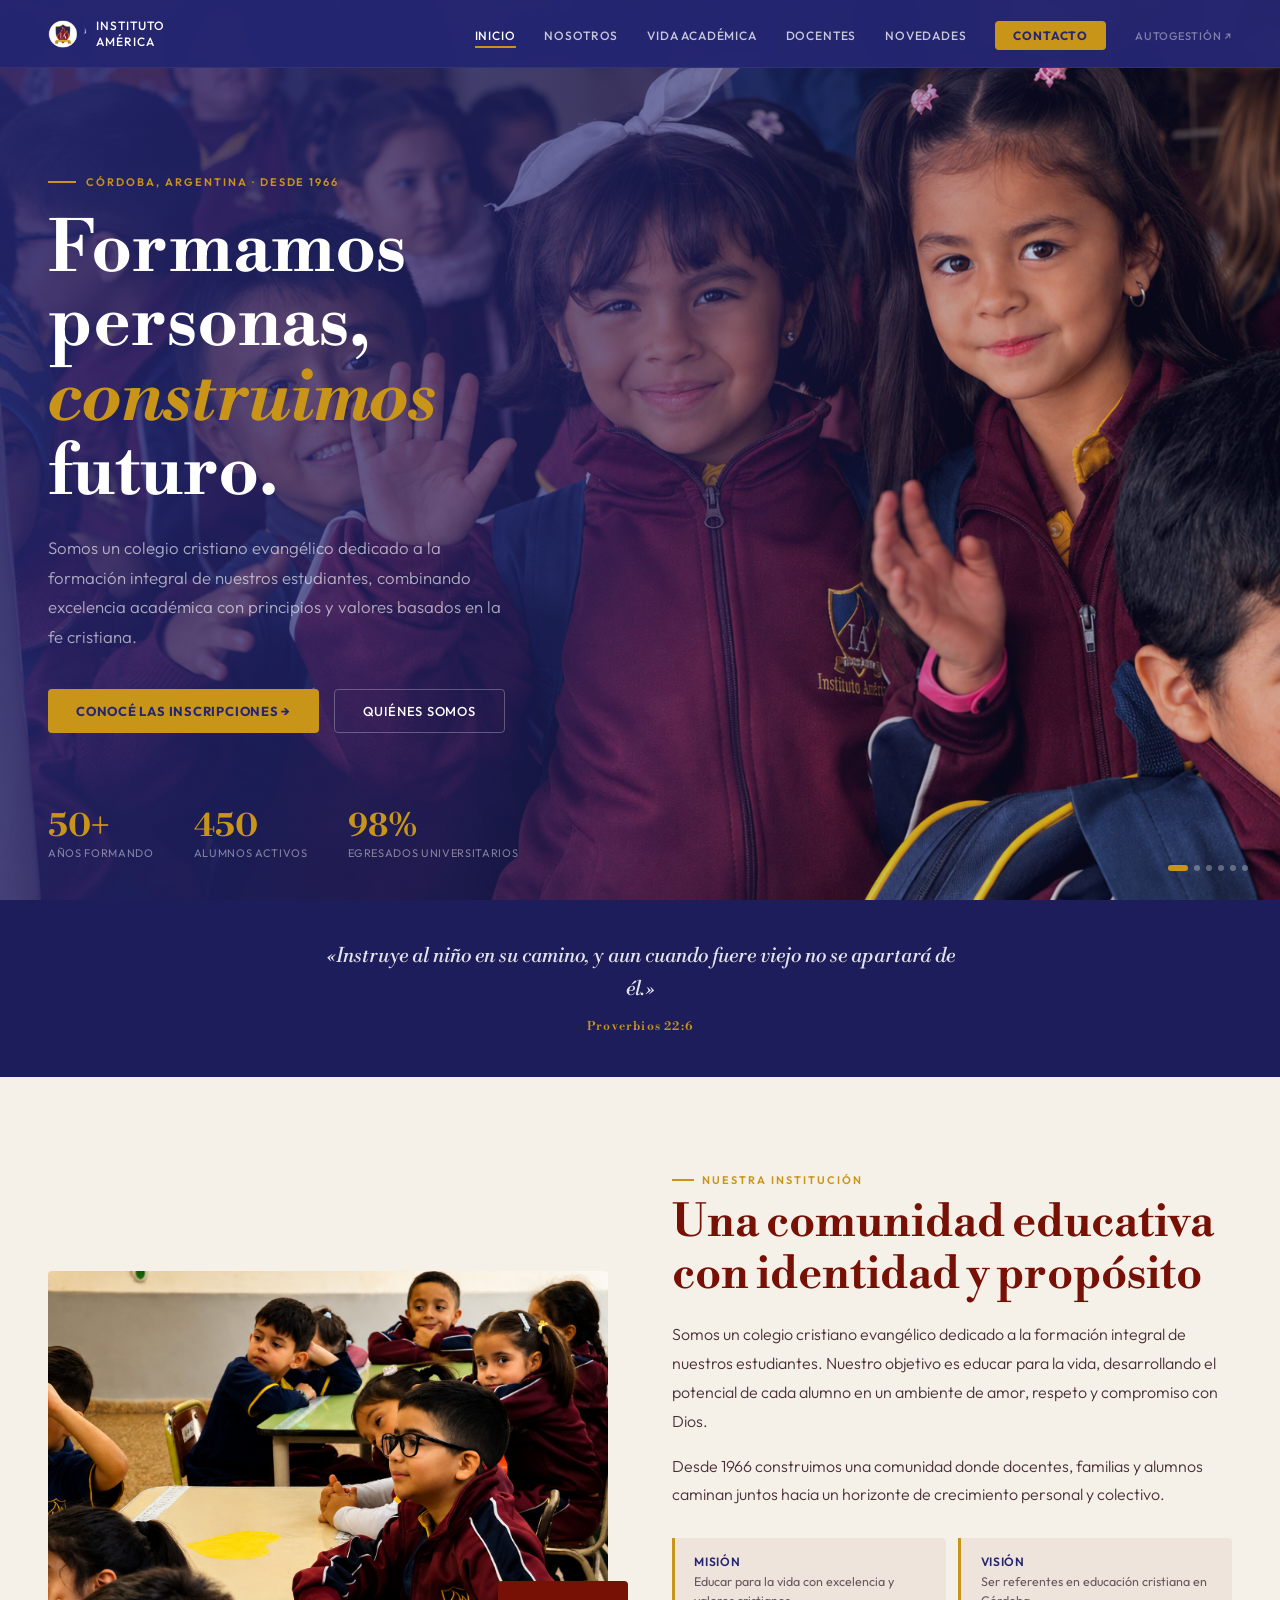
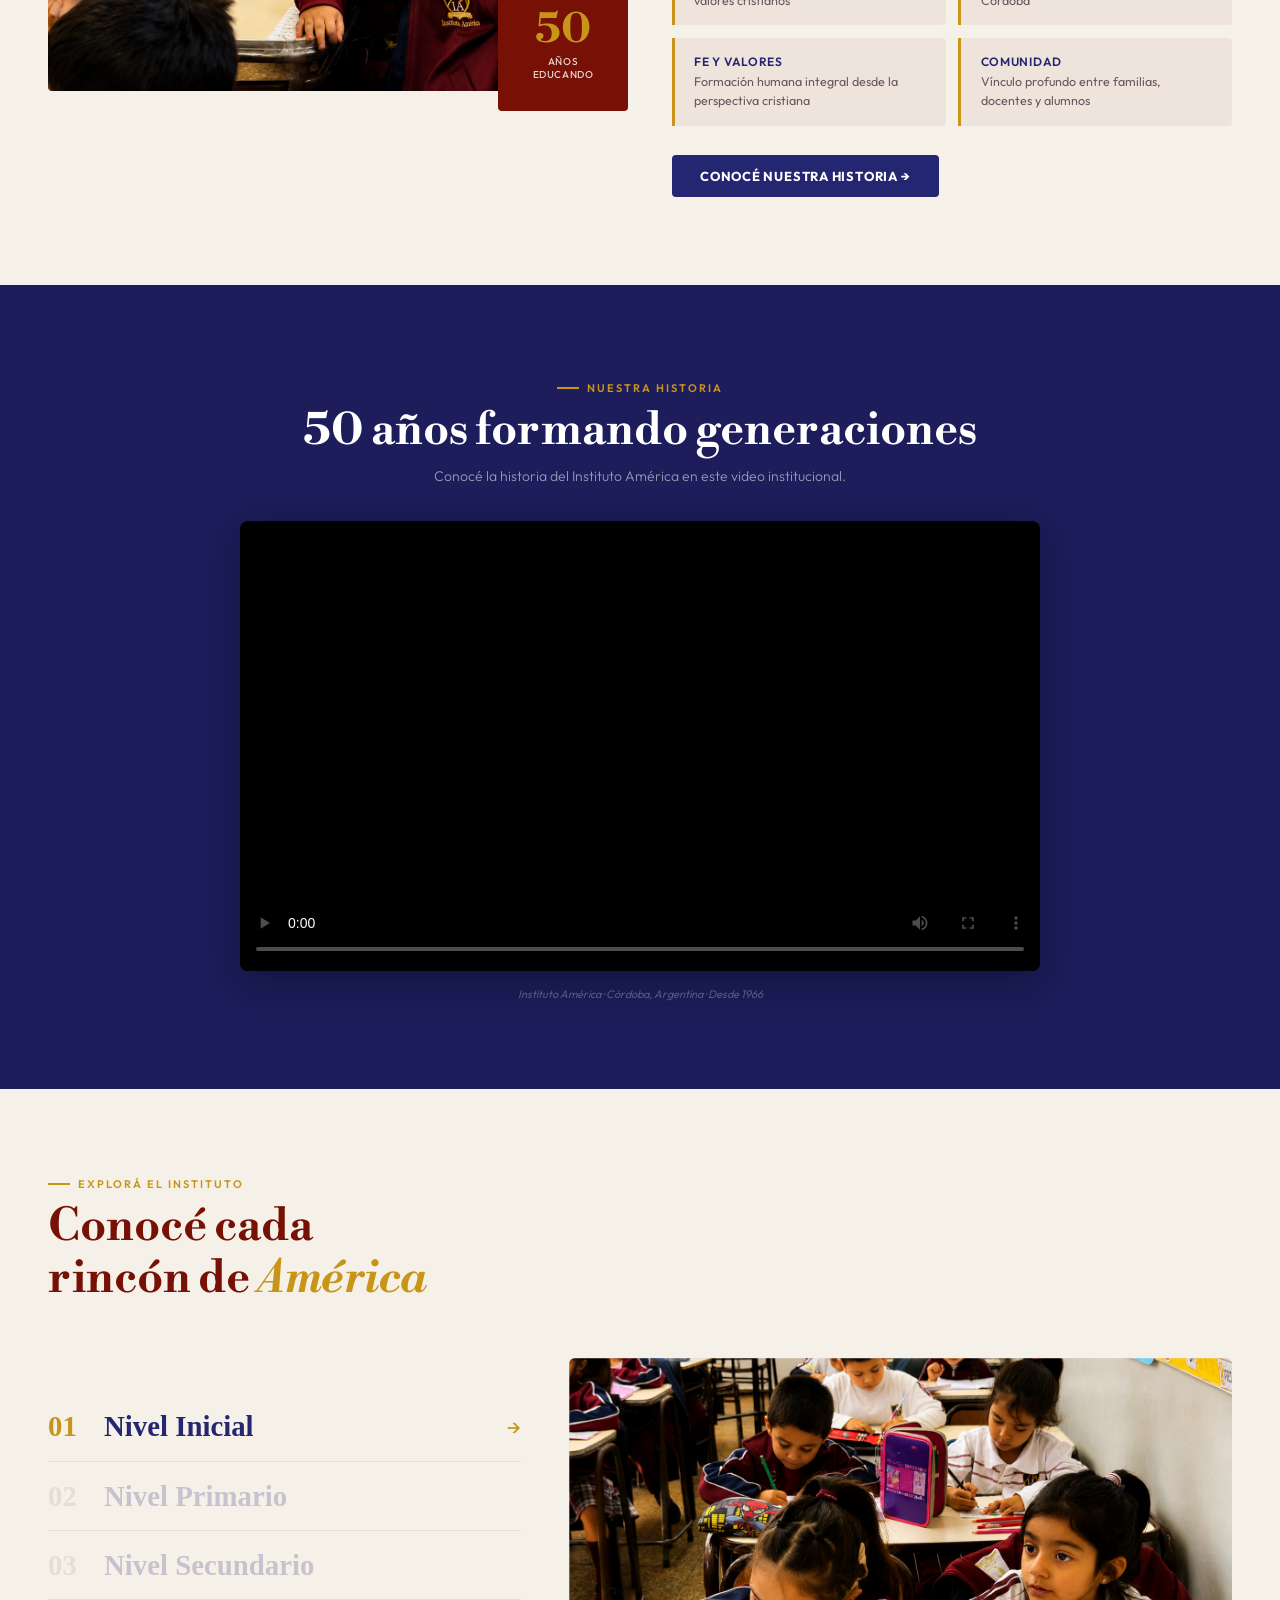
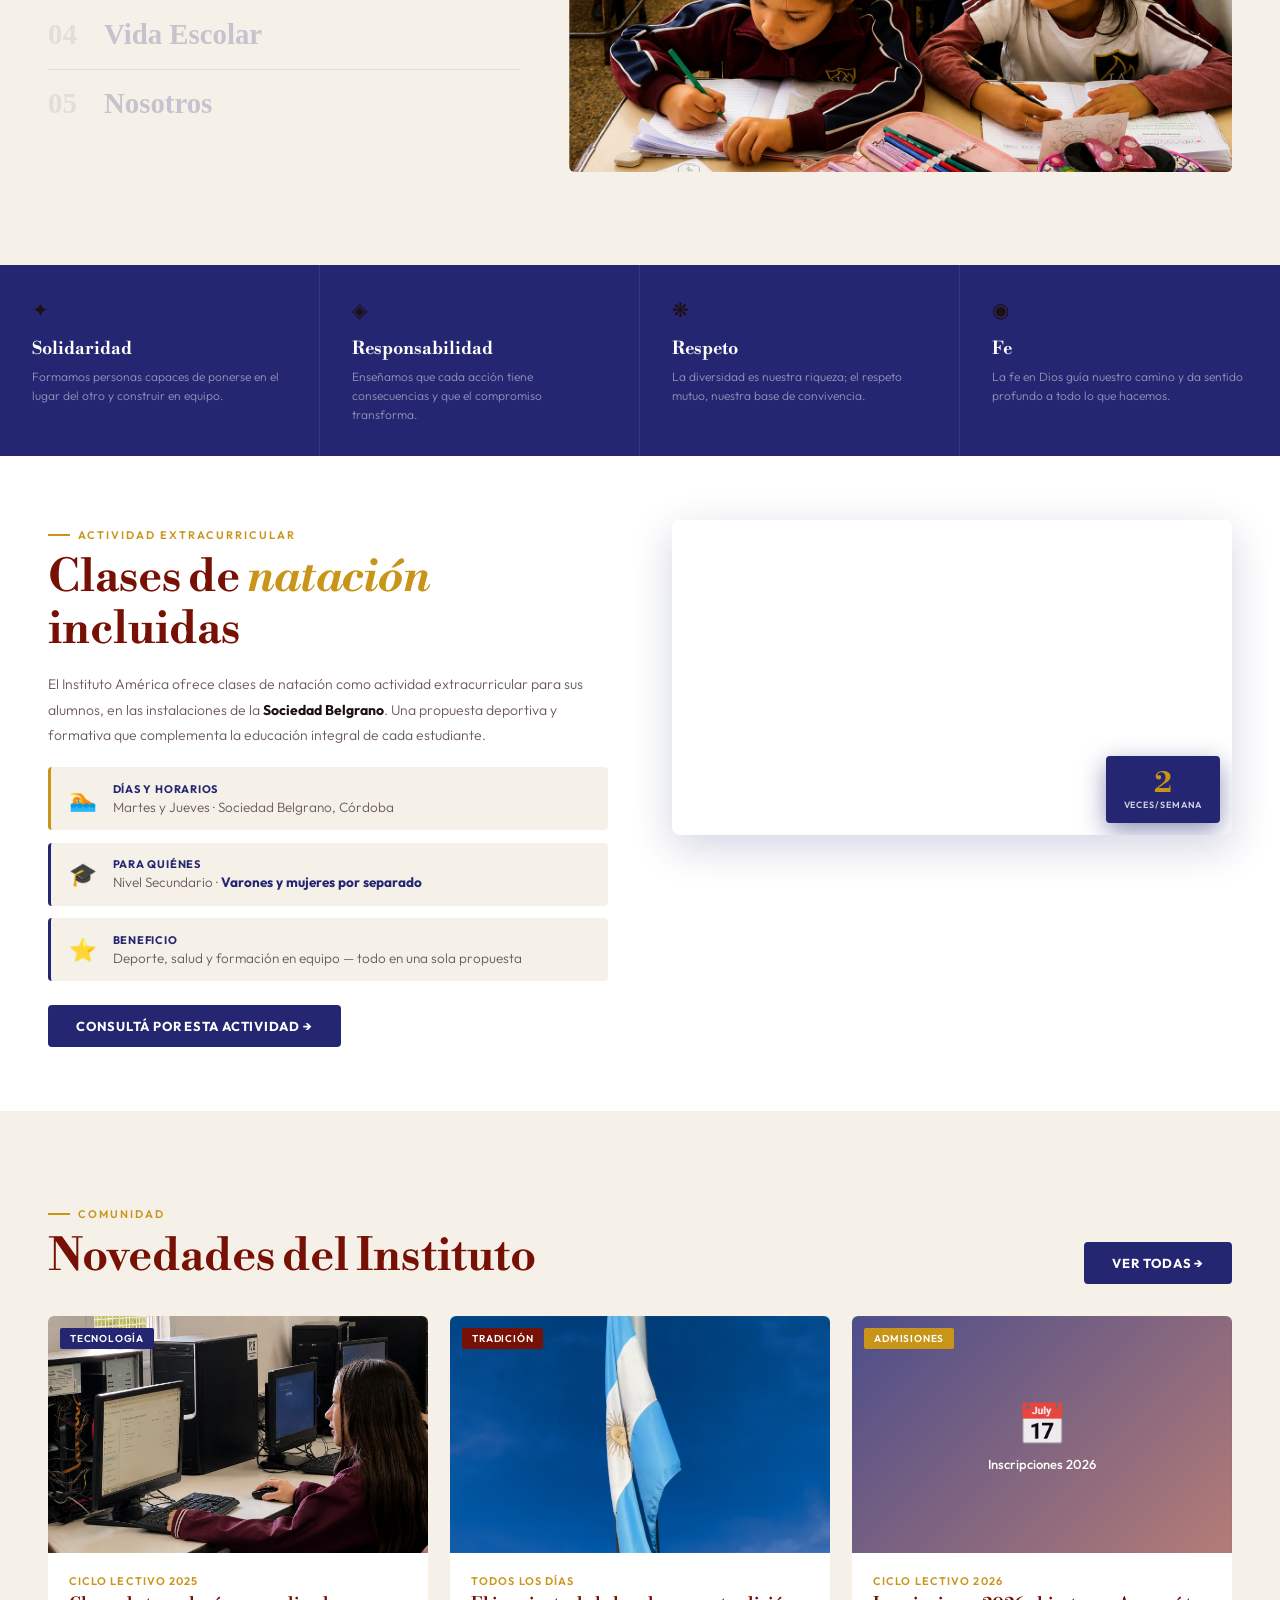
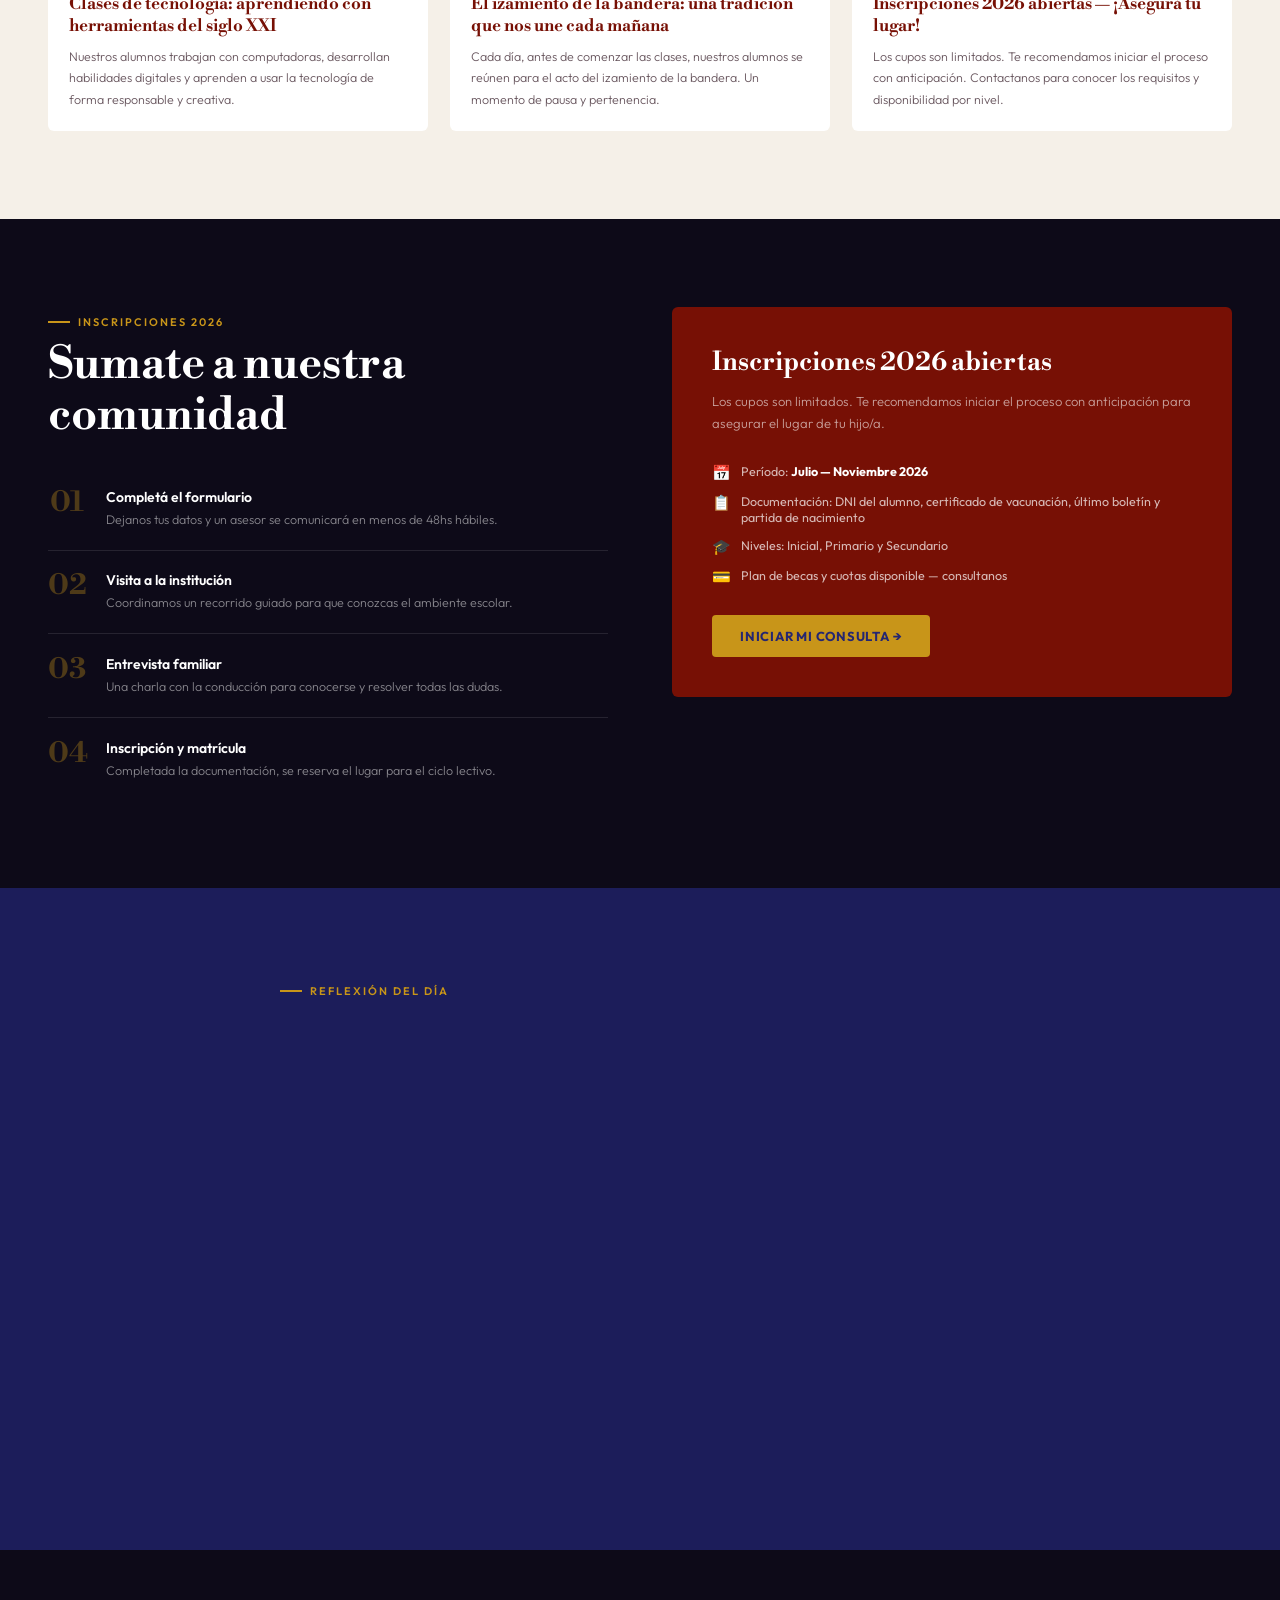
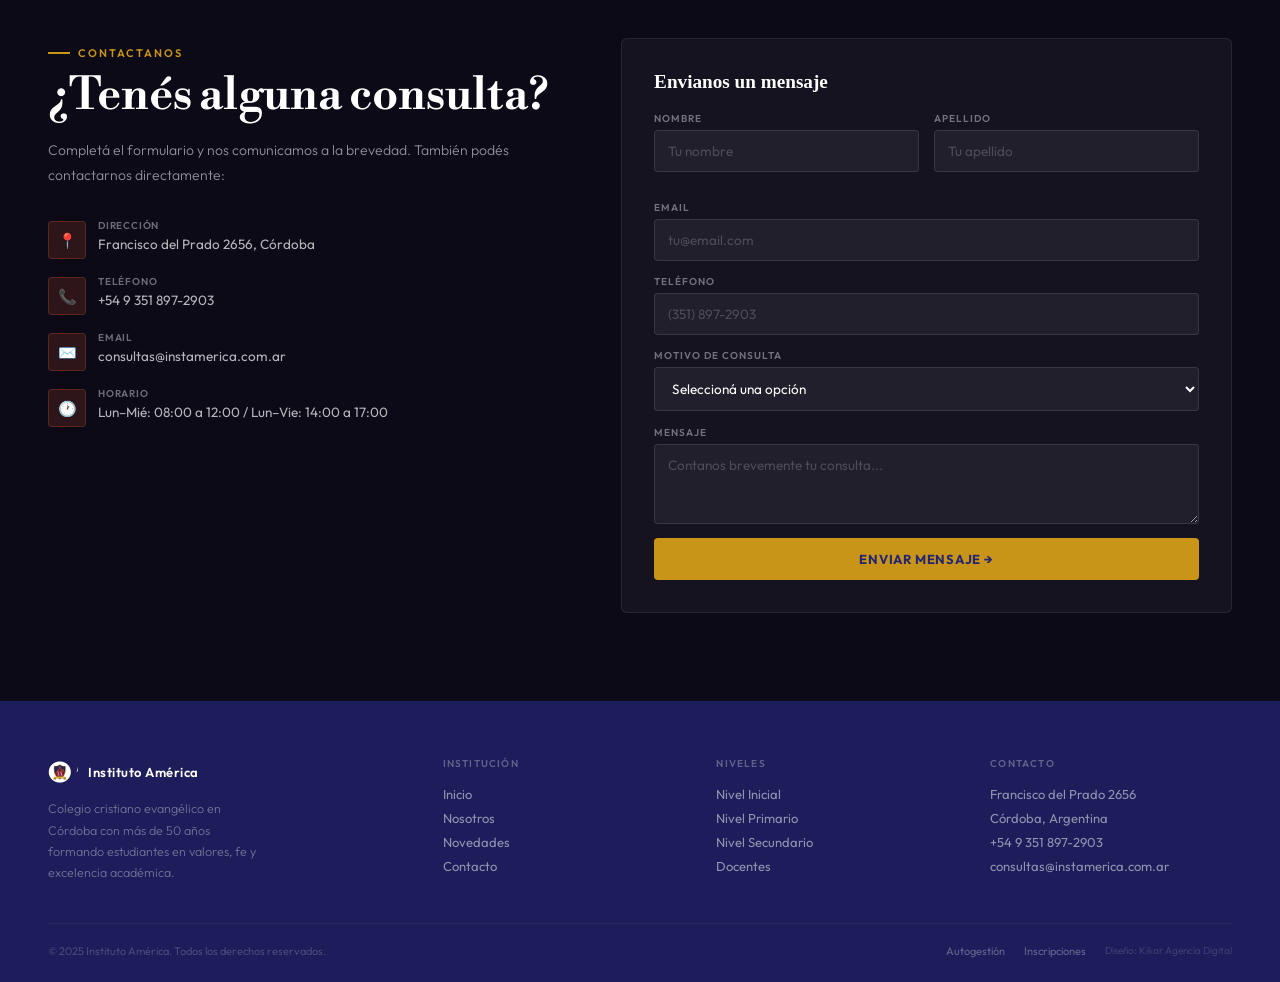
==== commit aac04b4a: "Update index.html" ====
--- a/index.html
+++ b/index.html
@@ -277,6 +277,7 @@
     <!-- VIDEO NATACIÓN -->
     <div class="reveal d1">
       <div style="position:relative;border-radius:8px;overflow:hidden;box-shadow:0 12px 40px rgba(37,38,113,.2)">
+        <!-- Video YouTube ambiente: sin controles, sin interacción, bordes recortados para ocultar logo -->
         <!-- Video YouTube autoplay mute loop -->
         <div style="position:relative;aspect-ratio:16/9">
           <iframe
@@ -331,8 +332,8 @@
       </div>
     </a>
     <a href="contacto.html" class="novedad-card reveal reveal-delay-2">
-      <div class="novedad-img" style="background:linear-gradient(135deg,var(--azul),var(--bordo2));display:flex;align-items:center;justify-content:center">
-        <div style="text-align:center;color:rgba(255,255,255,.7);padding:1.5rem">
+      <div class="novedad-img" style="position:relative;background-image:linear-gradient(135deg,rgba(37,38,113,.82),rgba(119,16,5,.55)),url('img/COD21.png');background-size:cover;background-position:center;display:flex;align-items:center;justify-content:center">
+        <div style="text-align:center;color:rgba(255,255,255,.9);padding:1.5rem">
           <div style="font-size:2.5rem;margin-bottom:.5rem">📅</div>
           <div style="font-size:13px;font-weight:500;color:#fff">Inscripciones 2026</div>
         </div>
@@ -636,4 +637,4 @@
 }
 </script>
 </body>
-</html>+</html>
